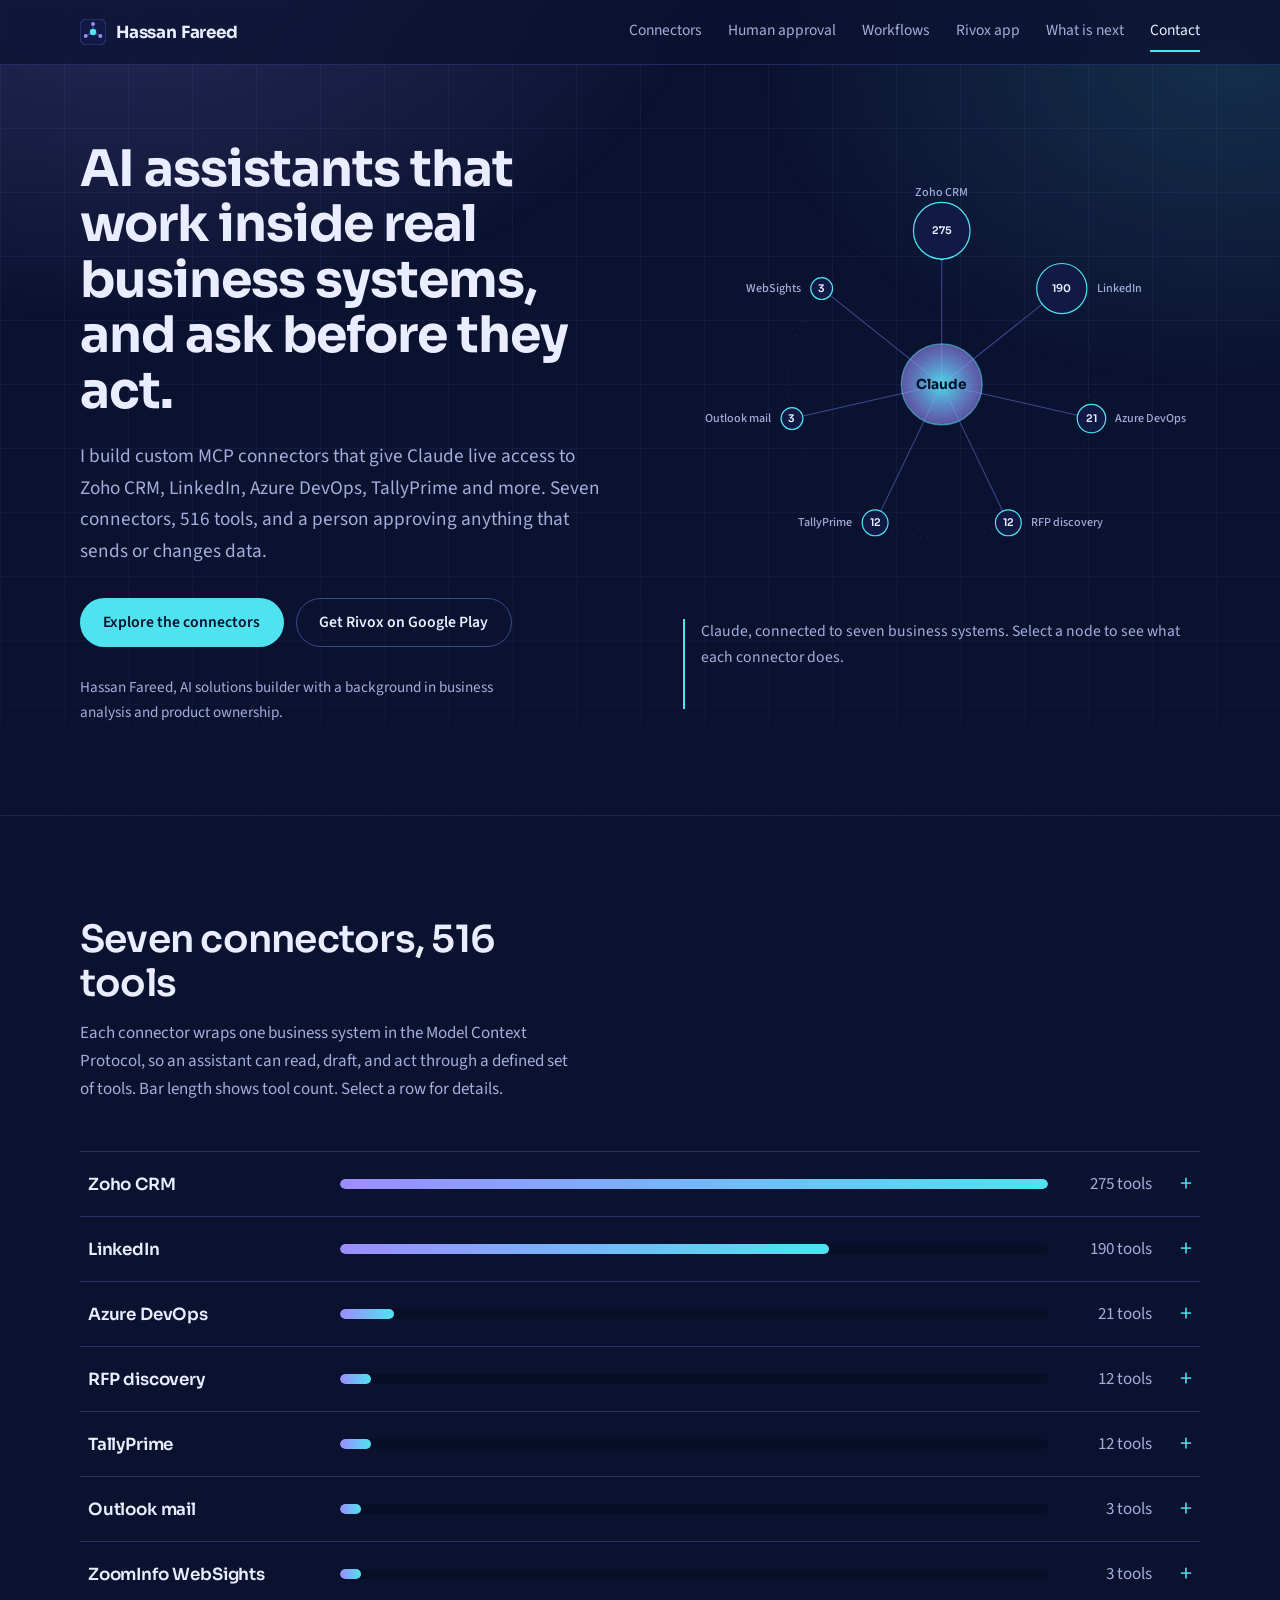
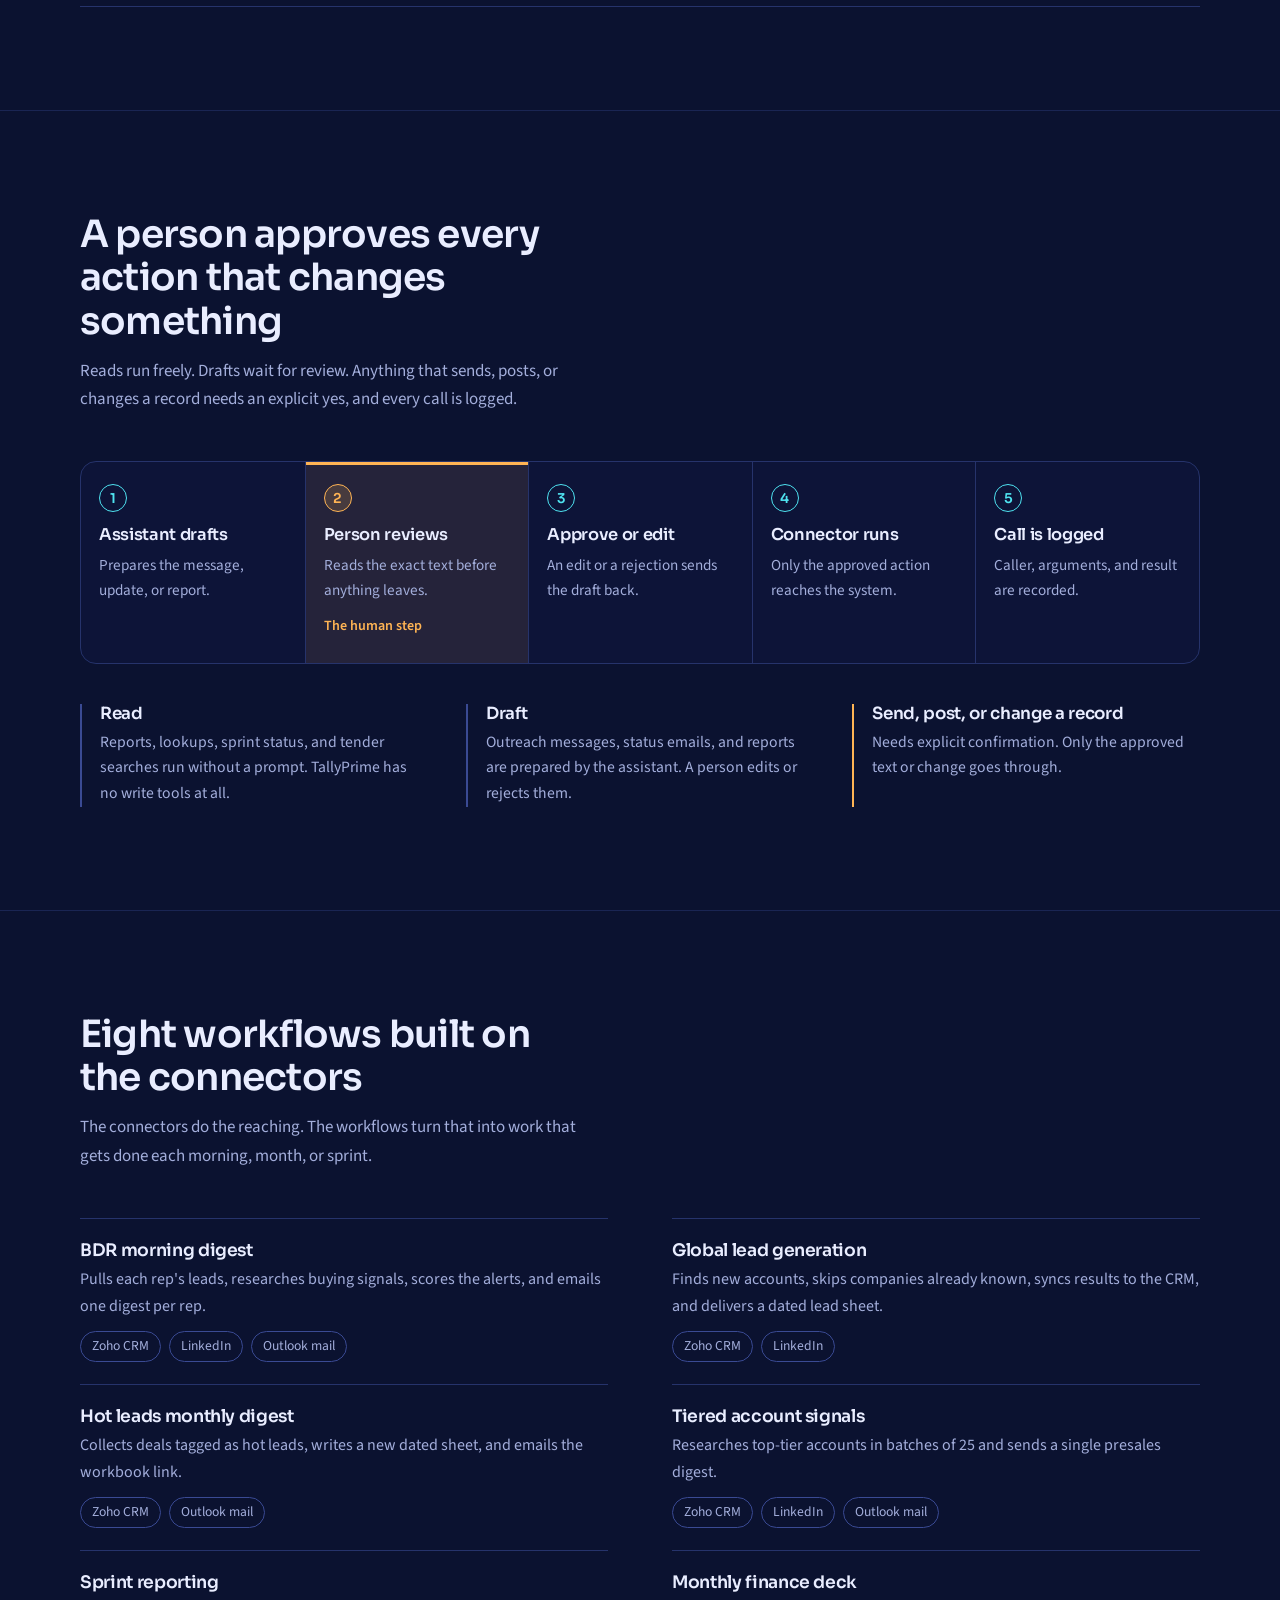
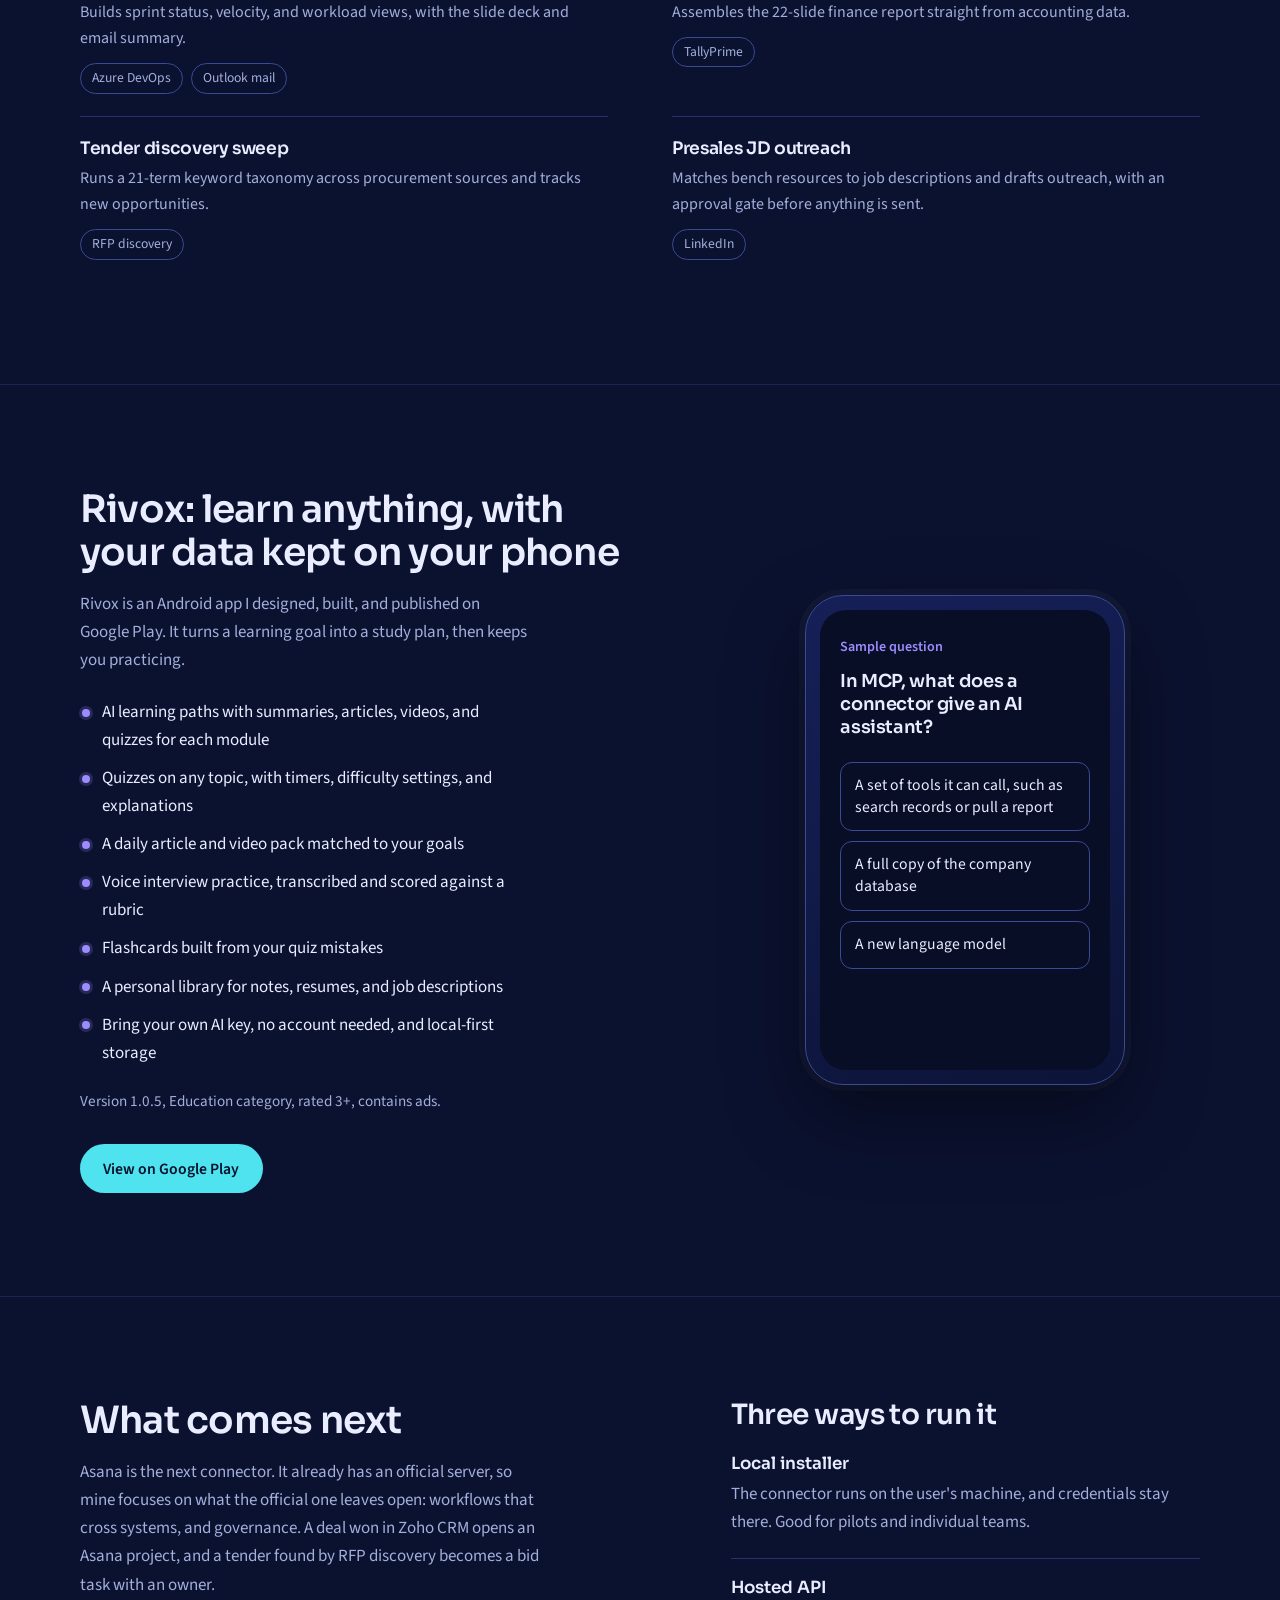
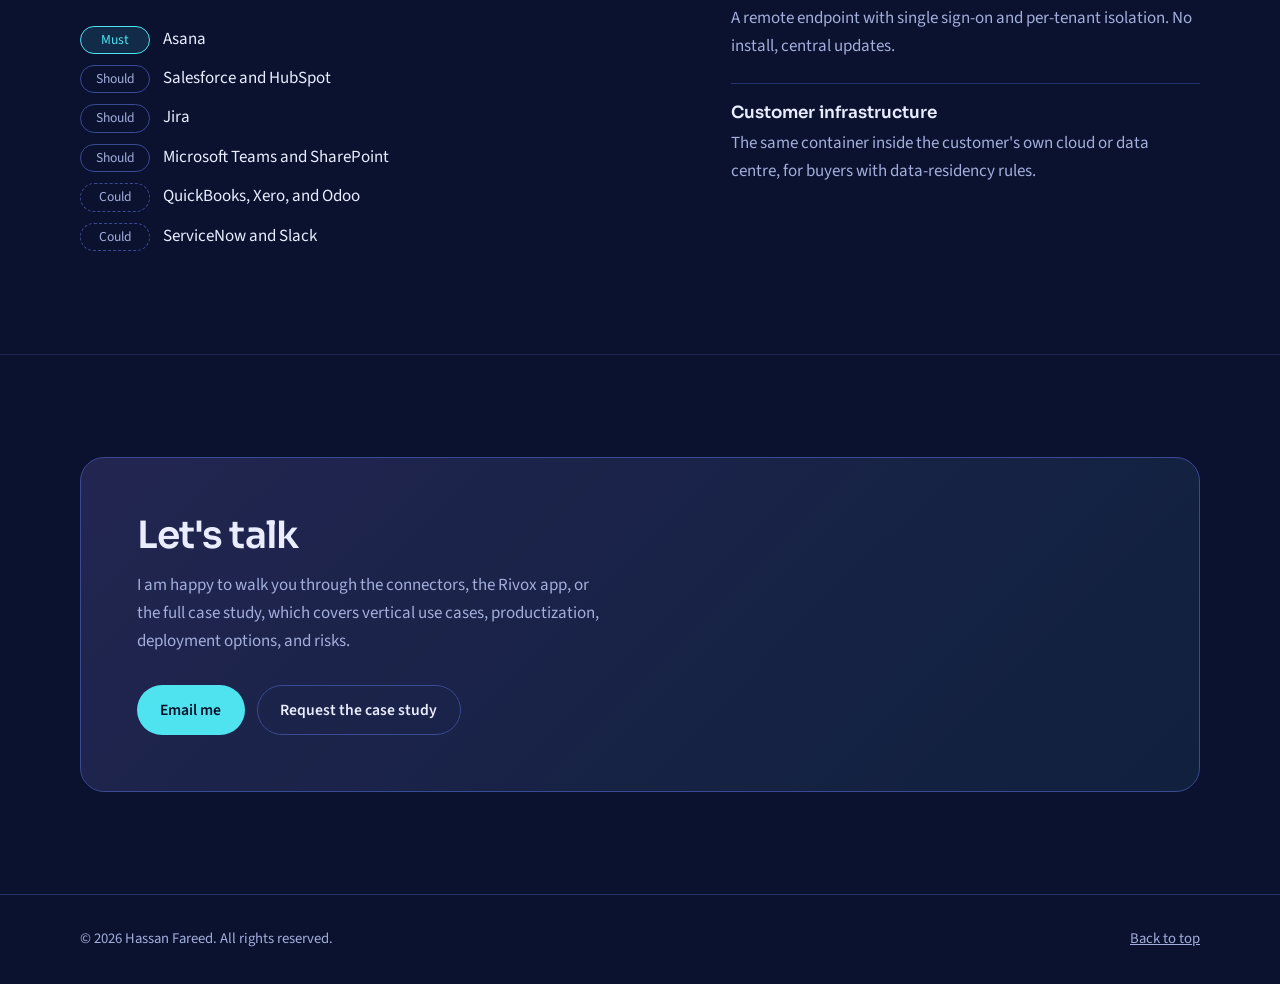
==== index.html @ 27b8be22 "Add files via upload" ====
<!DOCTYPE html>
<html lang="en">
<head>
  <meta charset="utf-8">
  <meta name="viewport" content="width=device-width, initial-scale=1">
  <title>Hassan Fareed | AI solutions builder</title>
  <meta name="description" content="Custom MCP connectors that give AI assistants live, approved access to business systems, plus Rivox, an AI learning app on Google Play.">
  <meta name="theme-color" content="#0b1230">
  <meta property="og:type" content="website">
  <meta property="og:title" content="Hassan Fareed | AI solutions builder">
  <meta property="og:description" content="Seven custom MCP connectors, 516 tools, and a person approving every action that changes data.">
  <link rel="icon" href="data:image/svg+xml,%3Csvg xmlns='http://www.w3.org/2000/svg' viewBox='0 0 32 32'%3E%3Crect width='32' height='32' rx='8' fill='%230b1230'/%3E%3Ccircle cx='16' cy='16' r='4' fill='%234fe3f0'/%3E%3Ccircle cx='16' cy='6' r='2.4' fill='%239d8cff'/%3E%3Ccircle cx='25' cy='21' r='2.4' fill='%239d8cff'/%3E%3Ccircle cx='7' cy='21' r='2.4' fill='%239d8cff'/%3E%3C/svg%3E">
  <link rel="preconnect" href="https://fonts.googleapis.com">
  <link rel="preconnect" href="https://fonts.gstatic.com" crossorigin>
  <link href="https://fonts.googleapis.com/css2?family=Sora:wght@500;600;700&family=Source+Sans+3:wght@400;600&display=swap" rel="stylesheet">
  <link rel="stylesheet" href="styles.css">
  <noscript><style>.c-bar i{width:var(--w)}.node{opacity:1}.spoke{stroke-dashoffset:0}</style></noscript>
</head>
<body>
  <a class="skip-link" href="#main">Skip to content</a>

  <header class="site-header">
    <div class="wrap header-inner">
      <a class="brand" href="#top" aria-label="Hassan Fareed, home">
        <svg width="26" height="26" viewBox="0 0 32 32" aria-hidden="true" focusable="false">
          <rect width="32" height="32" rx="8" fill="#111a44" stroke="#3a4a93"/>
          <path d="M16 16 16 6M16 16 25 21M16 16 7 21" stroke="#3a4a93" stroke-width="1.5" fill="none"/>
          <circle cx="16" cy="16" r="4" fill="#4fe3f0"/>
          <circle cx="16" cy="6" r="2.4" fill="#9d8cff"/>
          <circle cx="25" cy="21" r="2.4" fill="#9d8cff"/>
          <circle cx="7" cy="21" r="2.4" fill="#9d8cff"/>
        </svg>
        Hassan Fareed
      </a>
      <button class="nav-toggle" type="button" aria-expanded="false" aria-controls="site-nav">Menu</button>
      <nav class="site-nav" id="site-nav" aria-label="Primary">
        <ul>
          <li><a href="#connectors">Connectors</a></li>
          <li><a href="#approval">Human approval</a></li>
          <li><a href="#workflows">Workflows</a></li>
          <li><a href="#rivox">Rivox app</a></li>
          <li><a href="#next">What is next</a></li>
          <li><a href="#contact">Contact</a></li>
        </ul>
      </nav>
    </div>
  </header>

  <main id="main">
    <!-- Hero -->
    <section class="hero" id="top" aria-labelledby="hero-title">
      <div class="wrap hero-grid">
        <div class="hero-copy">
          <h1 id="hero-title">AI assistants that work inside real business systems, and ask before they act.</h1>
          <p class="lead">I build custom MCP connectors that give Claude live access to Zoho CRM, LinkedIn, Azure DevOps, TallyPrime and more. Seven connectors, 516 tools, and a person approving anything that sends or changes data.</p>
          <div class="cta-row">
            <a class="btn btn-primary" href="#connectors">Explore the connectors</a>
            <a class="btn btn-ghost" data-link="play" href="https://play.google.com/store/apps/details?id=com.aiquiz.ai_quiz_app" target="_blank" rel="noopener">Get Rivox on Google Play</a>
          </div>
          <p class="byline">Hassan Fareed, AI solutions builder with a background in business analysis and product ownership.</p>
        </div>

        <figure class="constellation" id="constellation-figure">
          <div id="constellation" class="constellation-canvas" role="img" aria-label="Diagram: Claude at the centre, linked to seven business systems through custom MCP connectors. Node size shows tool count."></div>
          <figcaption>
            <div class="node-panel" id="node-panel" aria-live="polite">Claude, connected to seven business systems. Select a node to see what each connector does.</div>
          </figcaption>
        </figure>
      </div>
    </section>

    <!-- Connectors -->
    <section class="section" id="connectors" aria-labelledby="connectors-title">
      <div class="wrap">
        <div class="section-head">
          <h2 id="connectors-title">Seven connectors, 516 tools</h2>
          <p>Each connector wraps one business system in the Model Context Protocol, so an assistant can read, draft, and act through a defined set of tools. Bar length shows tool count. Select a row for details.</p>
        </div>

        <div class="connector-list">
          <details class="connector" data-id="zoho" data-label="Zoho CRM" data-short="Zoho CRM" data-tools="275" style="--w:100%">
            <summary>
              <span class="c-name">Zoho CRM</span>
              <span class="c-bar" aria-hidden="true"><i></i></span>
              <span class="c-count">275 tools</span>
            </summary>
            <div class="c-body">
              <p>Read and update records across modules, and manage layouts, workflows, users, emails, territories, and admin settings.</p>
              <dl>
                <dt>Reaches</dt><dd>Zoho CRM</dd>
                <dt>Control</dt><dd>Changes pass an approval step before they are committed.</dd>
              </dl>
            </div>
          </details>

          <details class="connector" data-id="linkedin" data-label="LinkedIn" data-short="LinkedIn" data-tools="190" style="--w:69.1%">
            <summary>
              <span class="c-name">LinkedIn</span>
              <span class="c-bar" aria-hidden="true"><i></i></span>
              <span class="c-count">190 tools</span>
            </summary>
            <div class="c-body">
              <p>Search people, companies, and jobs, send messages, publish posts, run outreach campaigns, and pull analytics.</p>
              <dl>
                <dt>Reaches</dt><dd>LinkedIn</dd>
                <dt>Control</dt><dd>Every message and post needs explicit confirmation, and only the approved text is sent.</dd>
              </dl>
            </div>
          </details>

          <details class="connector" data-id="azure" data-label="Azure DevOps" data-short="Azure DevOps" data-tools="21" style="--w:7.6%">
            <summary>
              <span class="c-name">Azure DevOps</span>
              <span class="c-bar" aria-hidden="true"><i></i></span>
              <span class="c-count">21 tools</span>
            </summary>
            <div class="c-body">
              <p>Create and query work items, read sprint capacity, and produce sprint status, developer workload, and pull request reports.</p>
              <dl>
                <dt>Reaches</dt><dd>Azure DevOps</dd>
                <dt>Setup</dt><dd>Registered once per project, so one connector can serve several organizations or projects, each with its own credentials.</dd>
                <dt>Control</dt><dd>Work item changes pass an approval step before commit.</dd>
              </dl>
            </div>
          </details>

          <details class="connector" data-id="rfp" data-label="RFP discovery" data-short="RFP discovery" data-tools="12" style="--w:4.4%">
            <summary>
              <span class="c-name">RFP discovery</span>
              <span class="c-bar" aria-hidden="true"><i></i></span>
              <span class="c-count">12 tools</span>
            </summary>
            <div class="c-body">
              <p>Search government and private procurement sources against a keyword taxonomy, then track each opportunity and its status.</p>
              <dl>
                <dt>Reaches</dt><dd>Procurement sources</dd>
              </dl>
            </div>
          </details>

          <details class="connector" data-id="tally" data-label="TallyPrime" data-short="TallyPrime" data-tools="12" style="--w:4.4%">
            <summary>
              <span class="c-name">TallyPrime</span>
              <span class="c-bar" aria-hidden="true"><i></i></span>
              <span class="c-count">12 tools</span>
            </summary>
            <div class="c-body">
              <p>Pull the balance sheet, profit and loss, trial balance, ledgers, outstanding bills, and stock.</p>
              <dl>
                <dt>Reaches</dt><dd>TallyPrime</dd>
                <dt>Control</dt><dd>Read-only. The connector exposes no write tools.</dd>
              </dl>
            </div>
          </details>

          <details class="connector" data-id="outlook" data-label="Outlook mail" data-short="Outlook mail" data-tools="3" style="--w:3%">
            <summary>
              <span class="c-name">Outlook mail</span>
              <span class="c-bar" aria-hidden="true"><i></i></span>
              <span class="c-count">3 tools</span>
            </summary>
            <div class="c-body">
              <p>Send email from a configured mailbox through Microsoft Graph, retrieve the signature, and check the connection.</p>
              <dl>
                <dt>Reaches</dt><dd>Microsoft Outlook</dd>
                <dt>Control</dt><dd>Sends only after a person approves the message.</dd>
              </dl>
            </div>
          </details>

          <details class="connector" data-id="zoominfo" data-label="ZoomInfo WebSights" data-short="WebSights" data-tools="3" style="--w:3%">
            <summary>
              <span class="c-name">ZoomInfo WebSights</span>
              <span class="c-bar" aria-hidden="true"><i></i></span>
              <span class="c-count">3 tools</span>
            </summary>
            <div class="c-body">
              <p>Identify the companies that visit a website, so sales follow-up starts with who is already interested.</p>
              <dl>
                <dt>Reaches</dt><dd>ZoomInfo WebSights</dd>
              </dl>
            </div>
          </details>
        </div>
      </div>
    </section>

    <!-- Human approval -->
    <section class="section" id="approval" aria-labelledby="approval-title">
      <div class="wrap">
        <div class="section-head">
          <h2 id="approval-title">A person approves every action that changes something</h2>
          <p>Reads run freely. Drafts wait for review. Anything that sends, posts, or changes a record needs an explicit yes, and every call is logged.</p>
        </div>

        <ol class="flow">
          <li>
            <span class="step-no">1</span>
            <h3>Assistant drafts</h3>
            <p>Prepares the message, update, or report.</p>
          </li>
          <li class="human">
            <span class="step-no">2</span>
            <h3>Person reviews</h3>
            <p>Reads the exact text before anything leaves.</p>
            <span class="human-note">The human step</span>
          </li>
          <li>
            <span class="step-no">3</span>
            <h3>Approve or edit</h3>
            <p>An edit or a rejection sends the draft back.</p>
          </li>
          <li>
            <span class="step-no">4</span>
            <h3>Connector runs</h3>
            <p>Only the approved action reaches the system.</p>
          </li>
          <li>
            <span class="step-no">5</span>
            <h3>Call is logged</h3>
            <p>Caller, arguments, and result are recorded.</p>
          </li>
        </ol>

        <div class="rules">
          <div>
            <h3>Read</h3>
            <p>Reports, lookups, sprint status, and tender searches run without a prompt. TallyPrime has no write tools at all.</p>
          </div>
          <div>
            <h3>Draft</h3>
            <p>Outreach messages, status emails, and reports are prepared by the assistant. A person edits or rejects them.</p>
          </div>
          <div class="rule-gate">
            <h3>Send, post, or change a record</h3>
            <p>Needs explicit confirmation. Only the approved text or change goes through.</p>
          </div>
        </div>
      </div>
    </section>

    <!-- Workflows -->
    <section class="section" id="workflows" aria-labelledby="workflows-title">
      <div class="wrap">
        <div class="section-head">
          <h2 id="workflows-title">Eight workflows built on the connectors</h2>
          <p>The connectors do the reaching. The workflows turn that into work that gets done each morning, month, or sprint.</p>
        </div>

        <ul class="workflows">
          <li>
            <h3>BDR morning digest</h3>
            <p>Pulls each rep's leads, researches buying signals, scores the alerts, and emails one digest per rep.</p>
            <span class="tags"><span>Zoho CRM</span><span>LinkedIn</span><span>Outlook mail</span></span>
          </li>
          <li>
            <h3>Global lead generation</h3>
            <p>Finds new accounts, skips companies already known, syncs results to the CRM, and delivers a dated lead sheet.</p>
            <span class="tags"><span>Zoho CRM</span><span>LinkedIn</span></span>
          </li>
          <li>
            <h3>Hot leads monthly digest</h3>
            <p>Collects deals tagged as hot leads, writes a new dated sheet, and emails the workbook link.</p>
            <span class="tags"><span>Zoho CRM</span><span>Outlook mail</span></span>
          </li>
          <li>
            <h3>Tiered account signals</h3>
            <p>Researches top-tier accounts in batches of 25 and sends a single presales digest.</p>
            <span class="tags"><span>Zoho CRM</span><span>LinkedIn</span><span>Outlook mail</span></span>
          </li>
          <li>
            <h3>Sprint reporting</h3>
            <p>Builds sprint status, velocity, and workload views, with the slide deck and email summary.</p>
            <span class="tags"><span>Azure DevOps</span><span>Outlook mail</span></span>
          </li>
          <li>
            <h3>Monthly finance deck</h3>
            <p>Assembles the 22-slide finance report straight from accounting data.</p>
            <span class="tags"><span>TallyPrime</span></span>
          </li>
          <li>
            <h3>Tender discovery sweep</h3>
            <p>Runs a 21-term keyword taxonomy across procurement sources and tracks new opportunities.</p>
            <span class="tags"><span>RFP discovery</span></span>
          </li>
          <li>
            <h3>Presales JD outreach</h3>
            <p>Matches bench resources to job descriptions and drafts outreach, with an approval gate before anything is sent.</p>
            <span class="tags"><span>LinkedIn</span></span>
          </li>
        </ul>
      </div>
    </section>

    <!-- Rivox -->
    <section class="section" id="rivox" aria-labelledby="rivox-title">
      <div class="wrap rivox-grid">
        <div class="rivox-copy">
          <h2 id="rivox-title">Rivox: learn anything, with your data kept on your phone</h2>
          <p class="rivox-lead">Rivox is an Android app I designed, built, and published on Google Play. It turns a learning goal into a study plan, then keeps you practicing.</p>
          <ul class="feature-list">
            <li>AI learning paths with summaries, articles, videos, and quizzes for each module</li>
            <li>Quizzes on any topic, with timers, difficulty settings, and explanations</li>
            <li>A daily article and video pack matched to your goals</li>
            <li>Voice interview practice, transcribed and scored against a rubric</li>
            <li>Flashcards built from your quiz mistakes</li>
            <li>A personal library for notes, resumes, and job descriptions</li>
            <li>Bring your own AI key, no account needed, and local-first storage</li>
          </ul>
          <p class="app-facts">Version 1.0.5, Education category, rated 3+, contains ads.</p>
          <div class="cta-row">
            <a class="btn btn-primary" data-link="play" href="https://play.google.com/store/apps/details?id=com.aiquiz.ai_quiz_app" target="_blank" rel="noopener">View on Google Play</a>
          </div>
        </div>

        <div class="phone" id="quiz" aria-label="Sample quiz question">
          <div class="phone-screen">
            <p class="phone-label">Sample question</p>
            <h3 class="quiz-q">In MCP, what does a connector give an AI assistant?</h3>
            <div class="quiz-options">
              <button class="quiz-option" type="button" data-correct="true">A set of tools it can call, such as search records or pull a report</button>
              <button class="quiz-option" type="button" data-correct="false">A full copy of the company database</button>
              <button class="quiz-option" type="button" data-correct="false">A new language model</button>
            </div>
            <p class="quiz-feedback" id="quiz-feedback" role="status" hidden data-explain="A connector exposes tools. The assistant calls them with permission, and anything that changes data waits for a person to approve."></p>
            <button class="quiz-reset" id="quiz-reset" type="button" hidden>Try again</button>
          </div>
        </div>
      </div>
    </section>

    <!-- What is next -->
    <section class="section" id="next" aria-labelledby="next-title">
      <div class="wrap next-grid">
        <div>
          <h2 id="next-title">What comes next</h2>
          <p class="next-lead">Asana is the next connector. It already has an official server, so mine focuses on what the official one leaves open: workflows that cross systems, and governance. A deal won in Zoho CRM opens an Asana project, and a tender found by RFP discovery becomes a bid task with an owner.</p>
          <ul class="priority-list">
            <li><span class="priority priority-must">Must</span> Asana</li>
            <li><span class="priority">Should</span> Salesforce and HubSpot</li>
            <li><span class="priority">Should</span> Jira</li>
            <li><span class="priority">Should</span> Microsoft Teams and SharePoint</li>
            <li><span class="priority priority-could">Could</span> QuickBooks, Xero, and Odoo</li>
            <li><span class="priority priority-could">Could</span> ServiceNow and Slack</li>
          </ul>
        </div>

        <div>
          <h2 class="h2-small">Three ways to run it</h2>
          <dl class="run-modes">
            <dt>Local installer</dt>
            <dd>The connector runs on the user's machine, and credentials stay there. Good for pilots and individual teams.</dd>
            <dt>Hosted API</dt>
            <dd>A remote endpoint with single sign-on and per-tenant isolation. No install, central updates.</dd>
            <dt>Customer infrastructure</dt>
            <dd>The same container inside the customer's own cloud or data centre, for buyers with data-residency rules.</dd>
          </dl>
        </div>
      </div>
    </section>

    <!-- Contact -->
    <section class="section" id="contact" aria-labelledby="contact-title">
      <div class="wrap">
        <div class="contact-panel">
          <h2 id="contact-title">Let's talk</h2>
          <p>I am happy to walk you through the connectors, the Rivox app, or the full case study, which covers vertical use cases, productization, deployment options, and risks.</p>
          <div class="cta-row">
            <a class="btn btn-primary" data-link="email" href="mailto:hassmireventures@gmail.com">Email me</a>
            <a class="btn btn-ghost" data-link="casestudy" href="mailto:hassmireventures@gmail.com?subject=Case%20study%20request">Request the case study</a>
            <a class="btn btn-ghost" data-link="linkedin" href="https://www.linkedin.com/" target="_blank" rel="noopener" hidden>LinkedIn</a>
          </div>
        </div>
      </div>
    </section>
  </main>

  <footer class="site-footer">
    <div class="wrap footer-inner">
      <p>&copy; <span id="year">2026</span> Hassan Fareed. All rights reserved.</p>
      <p><a href="#top">Back to top</a></p>
    </div>
  </footer>

  <script src="scripts.js" defer></script>
</body>
</html>
---- styles.css ----
/* ==========================================================================
   Hassan Fareed | Portfolio
   Colour logic: cyan and violet are the machine side (connectors, tools).
   Amber is reserved for the human step (review and approval).
   ========================================================================== */

:root {
  --bg: #0b1230;
  --bg-raise: #111a44;
  --bg-sunk: #080e26;
  --line: #26336b;
  --line-bright: #3a4a93;
  --text: #e9edff;
  --muted: #a3aedb;
  --cyan: #4fe3f0;
  --violet: #9d8cff;
  --amber: #ffb454;
  --good: #5ee0a0;
  --bad: #ff7a90;

  --font-display: "Sora", "Segoe UI", system-ui, -apple-system, sans-serif;
  --font-body: "Source Sans 3", "Segoe UI", system-ui, -apple-system, sans-serif;

  --wrap: 1120px;
  --gutter: clamp(20px, 5vw, 48px);
}

*,
*::before,
*::after { box-sizing: border-box; }

[hidden] { display: none !important; }

html {
  scroll-behavior: smooth;
  scroll-padding-top: 80px;
  -webkit-text-size-adjust: 100%;
}

body {
  margin: 0;
  background: var(--bg);
  color: var(--text);
  font: 400 1.0625rem/1.65 var(--font-body);
  -webkit-font-smoothing: antialiased;
}

/* Blueprint grid and two soft glows, fixed behind everything */
body::before {
  content: "";
  position: fixed;
  inset: 0;
  z-index: -1;
  pointer-events: none;
  background:
    radial-gradient(60rem 40rem at 10% -8%, rgba(157, 140, 255, 0.22), transparent 62%),
    radial-gradient(48rem 34rem at 96% 6%, rgba(79, 227, 240, 0.14), transparent 62%),
    linear-gradient(rgba(58, 74, 147, 0.16) 1px, transparent 1px) 0 0 / 64px 64px,
    linear-gradient(90deg, rgba(58, 74, 147, 0.16) 1px, transparent 1px) 0 0 / 64px 64px;
  -webkit-mask-image: linear-gradient(#000 0%, #000 50%, transparent 100%);
  mask-image: linear-gradient(#000 0%, #000 50%, transparent 100%);
}

h1, h2, h3 {
  margin: 0;
  font-family: var(--font-display);
  font-weight: 600;
  line-height: 1.15;
  letter-spacing: -0.02em;
}

p { margin: 0; }
a { color: inherit; }
svg { max-width: 100%; }

.wrap {
  width: min(var(--wrap), calc(100% - 2 * var(--gutter)));
  margin-inline: auto;
}

:focus-visible {
  outline: 2px solid var(--cyan);
  outline-offset: 3px;
}

.skip-link {
  position: absolute;
  left: 12px;
  top: -60px;
  z-index: 100;
  padding: 10px 16px;
  border-radius: 8px;
  background: var(--cyan);
  color: #04122b;
  font-weight: 600;
  text-decoration: none;
}
.skip-link:focus { top: 12px; }

/* ---------- Header ---------- */
.site-header {
  position: sticky;
  top: 0;
  z-index: 50;
  background: rgba(11, 18, 48, 0.74);
  -webkit-backdrop-filter: blur(14px);
  backdrop-filter: blur(14px);
  border-bottom: 1px solid rgba(58, 74, 147, 0.45);
}

.header-inner {
  display: flex;
  align-items: center;
  justify-content: space-between;
  gap: 24px;
  min-height: 64px;
}

.brand {
  display: inline-flex;
  align-items: center;
  gap: 10px;
  font: 700 1.05rem var(--font-display);
  letter-spacing: -0.01em;
  text-decoration: none;
}

.site-nav ul {
  display: flex;
  gap: 26px;
  margin: 0;
  padding: 0;
  list-style: none;
}

.site-nav a {
  display: inline-block;
  padding: 6px 0;
  color: var(--muted);
  font-size: 0.97rem;
  text-decoration: none;
  border-bottom: 2px solid transparent;
  transition: color 0.15s ease, border-color 0.15s ease;
}
.site-nav a:hover { color: var(--text); }
.site-nav a[aria-current="true"] {
  color: var(--text);
  border-bottom-color: var(--cyan);
}

.nav-toggle {
  display: none;
  align-items: center;
  padding: 8px 16px;
  border: 1px solid var(--line-bright);
  border-radius: 999px;
  background: transparent;
  color: var(--text);
  font: 600 0.9rem var(--font-body);
  cursor: pointer;
}

@media (max-width: 860px) {
  .nav-toggle { display: inline-flex; }
  .site-nav {
    display: none;
    position: absolute;
    top: 100%;
    left: 0;
    right: 0;
    padding: 6px var(--gutter) 18px;
    background: rgba(8, 14, 38, 0.97);
    border-bottom: 1px solid var(--line);
  }
  .site-nav.is-open { display: block; }
  .site-nav ul { flex-direction: column; gap: 0; }
  .site-nav a {
    display: block;
    padding: 14px 0;
    border-bottom: 1px solid var(--line);
  }
  .site-nav a[aria-current="true"] { border-bottom-color: var(--line); color: var(--cyan); }
}

/* ---------- Buttons ---------- */
.btn {
  display: inline-flex;
  align-items: center;
  justify-content: center;
  padding: 0.8rem 1.4rem;
  border: 1px solid transparent;
  border-radius: 999px;
  font: 600 0.98rem var(--font-body);
  text-decoration: none;
  cursor: pointer;
  transition: background 0.15s ease, border-color 0.15s ease, transform 0.15s ease;
}
.btn:active { transform: translateY(1px); }

.btn-primary {
  background: var(--cyan);
  color: #04122b;
}
.btn-primary:hover { background: #8cf0f8; }

.btn-ghost {
  border-color: var(--line-bright);
  color: var(--text);
}
.btn-ghost:hover { border-color: var(--cyan); }

.cta-row {
  display: flex;
  flex-wrap: wrap;
  gap: 12px;
  margin-top: 30px;
}

/* ---------- Hero ---------- */
.hero {
  padding-block: clamp(44px, 6vw, 88px) clamp(48px, 7vw, 96px);
}

.hero-grid {
  display: grid;
  grid-template-columns: minmax(0, 1.02fr) minmax(0, 0.98fr);
  gap: clamp(28px, 5vw, 72px);
  align-items: center;
}

.hero h1 {
  max-width: 19ch;
  font-size: clamp(2rem, 4.1vw, 3.15rem);
  font-weight: 700;
  line-height: 1.1;
}

.lead {
  max-width: 52ch;
  margin-top: 22px;
  color: var(--muted);
  font-size: 1.2rem;
}

.byline {
  max-width: 52ch;
  margin-top: 28px;
  color: var(--muted);
  font-size: 0.95rem;
}

@media (max-width: 920px) {
  .hero-grid { grid-template-columns: minmax(0, 1fr); }
  .hero h1 { max-width: 22ch; }
}

/* ---------- Constellation (the memorable element) ---------- */
.constellation { margin: 0; }

.constellation-canvas svg {
  display: block;
  width: 100%;
  height: auto;
  overflow: visible;
}

.orbit {
  fill: none;
  stroke: var(--line);
  stroke-width: 1;
  stroke-dasharray: 2 7;
  opacity: 0.8;
}

.spoke {
  fill: none;
  stroke: var(--line-bright);
  stroke-width: 1.25;
  stroke-dasharray: 1;
  stroke-dashoffset: 1;
  animation: draw 0.9s ease forwards;
  animation-delay: calc(var(--i) * 110ms);
}

.pulse { fill: var(--cyan); }

.core { stroke: rgba(79, 227, 240, 0.55); stroke-width: 1.5; }

.core-label {
  fill: #04122b;
  font: 700 17px var(--font-display);
  text-anchor: middle;
  dominant-baseline: central;
  pointer-events: none;
}

.node {
  cursor: pointer;
  opacity: 0;
  transform-box: fill-box;
  transform-origin: center;
  animation: pop 0.7s cubic-bezier(0.2, 0.9, 0.3, 1.2) forwards;
  animation-delay: calc(var(--i) * 110ms + 250ms);
}
.node:focus { outline: none; }

.node .shape {
  fill: var(--bg-raise);
  stroke: var(--cyan);
  stroke-width: 1.5;
  transition: fill 0.2s ease, stroke-width 0.2s ease;
}
.node:hover .shape,
.node.is-active .shape { fill: rgba(79, 227, 240, 0.24); stroke-width: 2.5; }
.node:focus-visible .shape { stroke: var(--text); stroke-width: 3; }

.node .count {
  fill: var(--text);
  font: 600 13px var(--font-display);
  text-anchor: middle;
  dominant-baseline: central;
  pointer-events: none;
}

.node .label {
  fill: var(--muted);
  font: 500 15px var(--font-body);
  dominant-baseline: central;
  pointer-events: none;
  transition: fill 0.2s ease;
}
.node:hover .label,
.node.is-active .label { fill: var(--text); }

.node-panel {
  min-height: 5.6rem;
  margin-top: 8px;
  padding-left: 16px;
  border-left: 2px solid var(--cyan);
  color: var(--muted);
  font-size: 0.98rem;
}
.node-panel strong {
  display: block;
  color: var(--text);
  font: 600 1.05rem var(--font-display);
}

@keyframes pop {
  from { opacity: 0; transform: scale(0.4); }
  to { opacity: 1; transform: scale(1); }
}
@keyframes draw {
  to { stroke-dashoffset: 0; }
}

@media (max-width: 600px) {
  .node .label { display: none; }
}

/* ---------- Sections ---------- */
.section {
  padding-block: clamp(56px, 8vw, 104px);
  border-top: 1px solid rgba(38, 51, 107, 0.6);
}

.section-head {
  max-width: 62ch;
  margin-bottom: clamp(28px, 4vw, 48px);
}
.section-head h2 { font-size: clamp(1.65rem, 3vw, 2.35rem); }
.section-head p { margin-top: 14px; color: var(--muted); }

/* ---------- Connector index ---------- */
.connector-list { border-bottom: 1px solid var(--line); }

.connector { border-top: 1px solid var(--line); transition: background 0.2s ease; }
.connector[open] { background: rgba(17, 26, 68, 0.55); }

.connector summary {
  display: grid;
  grid-template-columns: minmax(150px, 1fr) minmax(0, 3fr) 5.5rem 1.5rem;
  align-items: center;
  gap: 16px;
  padding: 18px 8px;
  cursor: pointer;
  list-style: none;
}
.connector summary::-webkit-details-marker { display: none; }
.connector summary::after {
  content: "+";
  color: var(--cyan);
  font: 400 1.5rem/1 var(--font-body);
  text-align: right;
  transition: transform 0.2s ease;
}
.connector[open] summary::after { transform: rotate(45deg); }
.connector summary:hover .c-name { color: var(--cyan); }

.c-name {
  font: 600 1.05rem var(--font-display);
  letter-spacing: -0.01em;
  transition: color 0.15s ease;
}

.c-bar {
  display: block;
  height: 10px;
  border-radius: 999px;
  background: var(--bg-sunk);
  overflow: hidden;
}
.c-bar i {
  display: block;
  width: 0;
  height: 100%;
  border-radius: inherit;
  background: linear-gradient(90deg, var(--violet), var(--cyan));
  transition: width 1.1s cubic-bezier(0.2, 0.8, 0.2, 1);
}
.connector-list.in-view .c-bar i { width: var(--w); }

.c-count {
  color: var(--muted);
  font-variant-numeric: tabular-nums;
  text-align: right;
}

.c-body { padding: 0 8px 26px; max-width: 74ch; }
.c-body p { color: var(--text); }
.c-body dl {
  display: grid;
  grid-template-columns: 6.5rem minmax(0, 1fr);
  gap: 8px 16px;
  margin: 16px 0 0;
  color: var(--muted);
  font-size: 0.97rem;
}
.c-body dt { color: var(--text); font-weight: 600; }
.c-body dd { margin: 0; }

@media (max-width: 640px) {
  .connector summary {
    grid-template-columns: minmax(0, 1fr) auto 1.5rem;
    row-gap: 10px;
  }
  .c-name { grid-column: 1; }
  .c-count { grid-column: 2; }
  .c-bar { grid-column: 1 / -1; grid-row: 2; }
  .connector summary::after { grid-column: 3; grid-row: 1; }
  .c-body dl { grid-template-columns: 1fr; gap: 2px; }
  .c-body dd { margin-bottom: 10px; }
}

/* ---------- Human approval ---------- */
.flow {
  display: grid;
  grid-template-columns: repeat(5, minmax(0, 1fr));
  margin: 0;
  padding: 0;
  list-style: none;
  border: 1px solid var(--line);
  border-radius: 16px;
  background: rgba(17, 26, 68, 0.45);
  overflow: hidden;
}
.flow li {
  position: relative;
  padding: 22px 18px 24px;
  border-left: 1px solid var(--line);
}
.flow li:first-child { border-left: 0; }

.step-no {
  display: inline-grid;
  place-items: center;
  width: 28px;
  height: 28px;
  margin-bottom: 14px;
  border: 1px solid var(--cyan);
  border-radius: 50%;
  color: var(--cyan);
  font: 600 0.85rem var(--font-display);
}
.flow h3 { font-size: 1.02rem; }
.flow p { margin-top: 8px; color: var(--muted); font-size: 0.95rem; }

.flow li.human {
  background: rgba(255, 180, 84, 0.1);
  box-shadow: inset 0 3px 0 var(--amber);
}
.flow li.human .step-no {
  border-color: var(--amber);
  background: rgba(255, 180, 84, 0.16);
  color: var(--amber);
}
.human-note {
  display: inline-block;
  margin-top: 12px;
  color: var(--amber);
  font-size: 0.88rem;
  font-weight: 600;
}

.rules {
  display: grid;
  grid-template-columns: repeat(3, minmax(0, 1fr));
  gap: clamp(20px, 3vw, 40px);
  margin-top: 40px;
}
.rules > div {
  padding-left: 18px;
  border-left: 2px solid var(--line-bright);
}
.rules .rule-gate { border-left-color: var(--amber); }
.rules h3 { font-size: 1.05rem; }
.rules p { margin-top: 6px; color: var(--muted); font-size: 0.98rem; }

@media (max-width: 900px) {
  .flow { grid-template-columns: minmax(0, 1fr); }
  .flow li { border-left: 0; border-top: 1px solid var(--line); }
  .flow li:first-child { border-top: 0; }
  .flow li.human { box-shadow: inset 3px 0 0 var(--amber); }
  .rules { grid-template-columns: minmax(0, 1fr); }
}

/* ---------- Workflows ---------- */
.workflows {
  display: grid;
  grid-template-columns: repeat(2, minmax(0, 1fr));
  column-gap: clamp(28px, 5vw, 72px);
  margin: 0;
  padding: 0;
  list-style: none;
}
.workflows li {
  padding: 22px 0;
  border-top: 1px solid var(--line);
}
.workflows h3 { font-size: 1.08rem; }
.workflows p { margin-top: 6px; color: var(--muted); font-size: 1rem; }

.tags { display: flex; flex-wrap: wrap; gap: 8px; margin-top: 12px; }
.tags span {
  padding: 3px 11px;
  border: 1px solid var(--line-bright);
  border-radius: 999px;
  color: var(--muted);
  font-size: 0.85rem;
}

@media (max-width: 760px) {
  .workflows { grid-template-columns: minmax(0, 1fr); }
}

/* ---------- Rivox ---------- */
.rivox-grid {
  display: grid;
  grid-template-columns: minmax(0, 1.1fr) minmax(0, 0.9fr);
  gap: clamp(32px, 6vw, 80px);
  align-items: center;
}
.rivox-copy h2 { font-size: clamp(1.65rem, 3vw, 2.35rem); max-width: 22ch; }
.rivox-lead { max-width: 56ch; margin-top: 16px; color: var(--muted); }

.feature-list {
  display: grid;
  gap: 10px;
  max-width: 56ch;
  margin: 24px 0 0;
  padding: 0;
  list-style: none;
}
.feature-list li {
  position: relative;
  padding-left: 22px;
}
.feature-list li::before {
  content: "";
  position: absolute;
  left: 2px;
  top: 0.62em;
  width: 8px;
  height: 8px;
  border-radius: 50%;
  background: var(--violet);
  box-shadow: 0 0 0 3px rgba(157, 140, 255, 0.2);
}
.app-facts { margin-top: 22px; color: var(--muted); font-size: 0.95rem; }

.phone {
  width: min(320px, 100%);
  margin-inline: auto;
  padding: 14px;
  border: 1px solid var(--line-bright);
  border-radius: 38px;
  background: linear-gradient(160deg, #162058, #0c1438);
  box-shadow: 0 30px 80px rgba(0, 0, 0, 0.45), 0 0 0 6px rgba(255, 255, 255, 0.03);
}
.phone-screen {
  min-height: 460px;
  padding: 26px 20px 22px;
  border-radius: 26px;
  background: var(--bg-sunk);
}
.phone-label { color: var(--violet); font-size: 0.88rem; font-weight: 600; }
.quiz-q { margin-top: 10px; font-size: 1.12rem; line-height: 1.3; }

.quiz-options { display: grid; gap: 10px; margin-top: 22px; }
.quiz-option {
  width: 100%;
  padding: 12px 14px;
  border: 1px solid var(--line-bright);
  border-radius: 12px;
  background: transparent;
  color: var(--text);
  font: 400 0.98rem/1.4 var(--font-body);
  text-align: left;
  cursor: pointer;
  transition: border-color 0.15s ease, background 0.15s ease;
}
.quiz-option:hover:not(:disabled) { border-color: var(--cyan); }
.quiz-option:disabled { cursor: default; opacity: 0.75; }
.quiz-option.is-correct { border-color: var(--good); background: rgba(94, 224, 160, 0.12); opacity: 1; }
.quiz-option.is-wrong { border-color: var(--bad); background: rgba(255, 122, 144, 0.12); opacity: 1; }

.quiz-feedback { margin-top: 18px; color: var(--muted); font-size: 0.95rem; }
.quiz-reset {
  margin-top: 14px;
  padding: 8px 16px;
  border: 1px solid var(--line-bright);
  border-radius: 999px;
  background: transparent;
  color: var(--text);
  font: 600 0.9rem var(--font-body);
  cursor: pointer;
}
.quiz-reset:hover { border-color: var(--cyan); }

@media (max-width: 920px) {
  .rivox-grid { grid-template-columns: minmax(0, 1fr); }
}

/* ---------- What is next ---------- */
.next-grid {
  display: grid;
  grid-template-columns: minmax(0, 1.1fr) minmax(0, 0.9fr);
  gap: clamp(32px, 6vw, 80px);
}
.next-grid h2 { font-size: clamp(1.65rem, 3vw, 2.35rem); }
.next-grid .h2-small { font-size: clamp(1.35rem, 2.4vw, 1.75rem); }
.next-lead { max-width: 58ch; margin-top: 16px; color: var(--muted); }

.priority-list {
  display: grid;
  gap: 10px;
  margin: 26px 0 0;
  padding: 0;
  list-style: none;
}
.priority {
  display: inline-block;
  min-width: 4.4rem;
  margin-right: 10px;
  padding: 2px 12px;
  border: 1px solid var(--line-bright);
  border-radius: 999px;
  color: var(--muted);
  font-size: 0.85rem;
  text-align: center;
}
.priority-must { border-color: var(--cyan); background: rgba(79, 227, 240, 0.12); color: var(--cyan); }
.priority-could { border-style: dashed; }

.run-modes { margin: 22px 0 0; }
.run-modes dt {
  margin-top: 22px;
  padding-top: 18px;
  border-top: 1px solid var(--line);
  font: 600 1.05rem var(--font-display);
}
.run-modes dt:first-child { margin-top: 0; padding-top: 0; border-top: 0; }
.run-modes dd { margin: 6px 0 0; color: var(--muted); }

@media (max-width: 920px) {
  .next-grid { grid-template-columns: minmax(0, 1fr); }
}

/* ---------- Contact ---------- */
.contact-panel {
  padding: clamp(28px, 5vw, 56px);
  border: 1px solid var(--line-bright);
  border-radius: 24px;
  background: linear-gradient(135deg, rgba(157, 140, 255, 0.16), rgba(79, 227, 240, 0.07));
}
.contact-panel h2 { font-size: clamp(1.65rem, 3vw, 2.35rem); }
.contact-panel p { max-width: 58ch; margin-top: 14px; color: var(--muted); }

/* ---------- Footer ---------- */
.site-footer {
  padding-block: 32px;
  border-top: 1px solid var(--line);
  color: var(--muted);
  font-size: 0.92rem;
}
.footer-inner {
  display: flex;
  flex-wrap: wrap;
  justify-content: space-between;
  gap: 12px;
}
.site-footer a:hover { color: var(--text); }

/* ---------- Reduced motion ---------- */
@media (prefers-reduced-motion: reduce) {
  html { scroll-behavior: auto; }
  *, *::before, *::after {
    animation: none !important;
    transition: none !important;
  }
  .node { opacity: 1; }
  .spoke { stroke-dashoffset: 0; }
  .c-bar i { width: var(--w); }
}
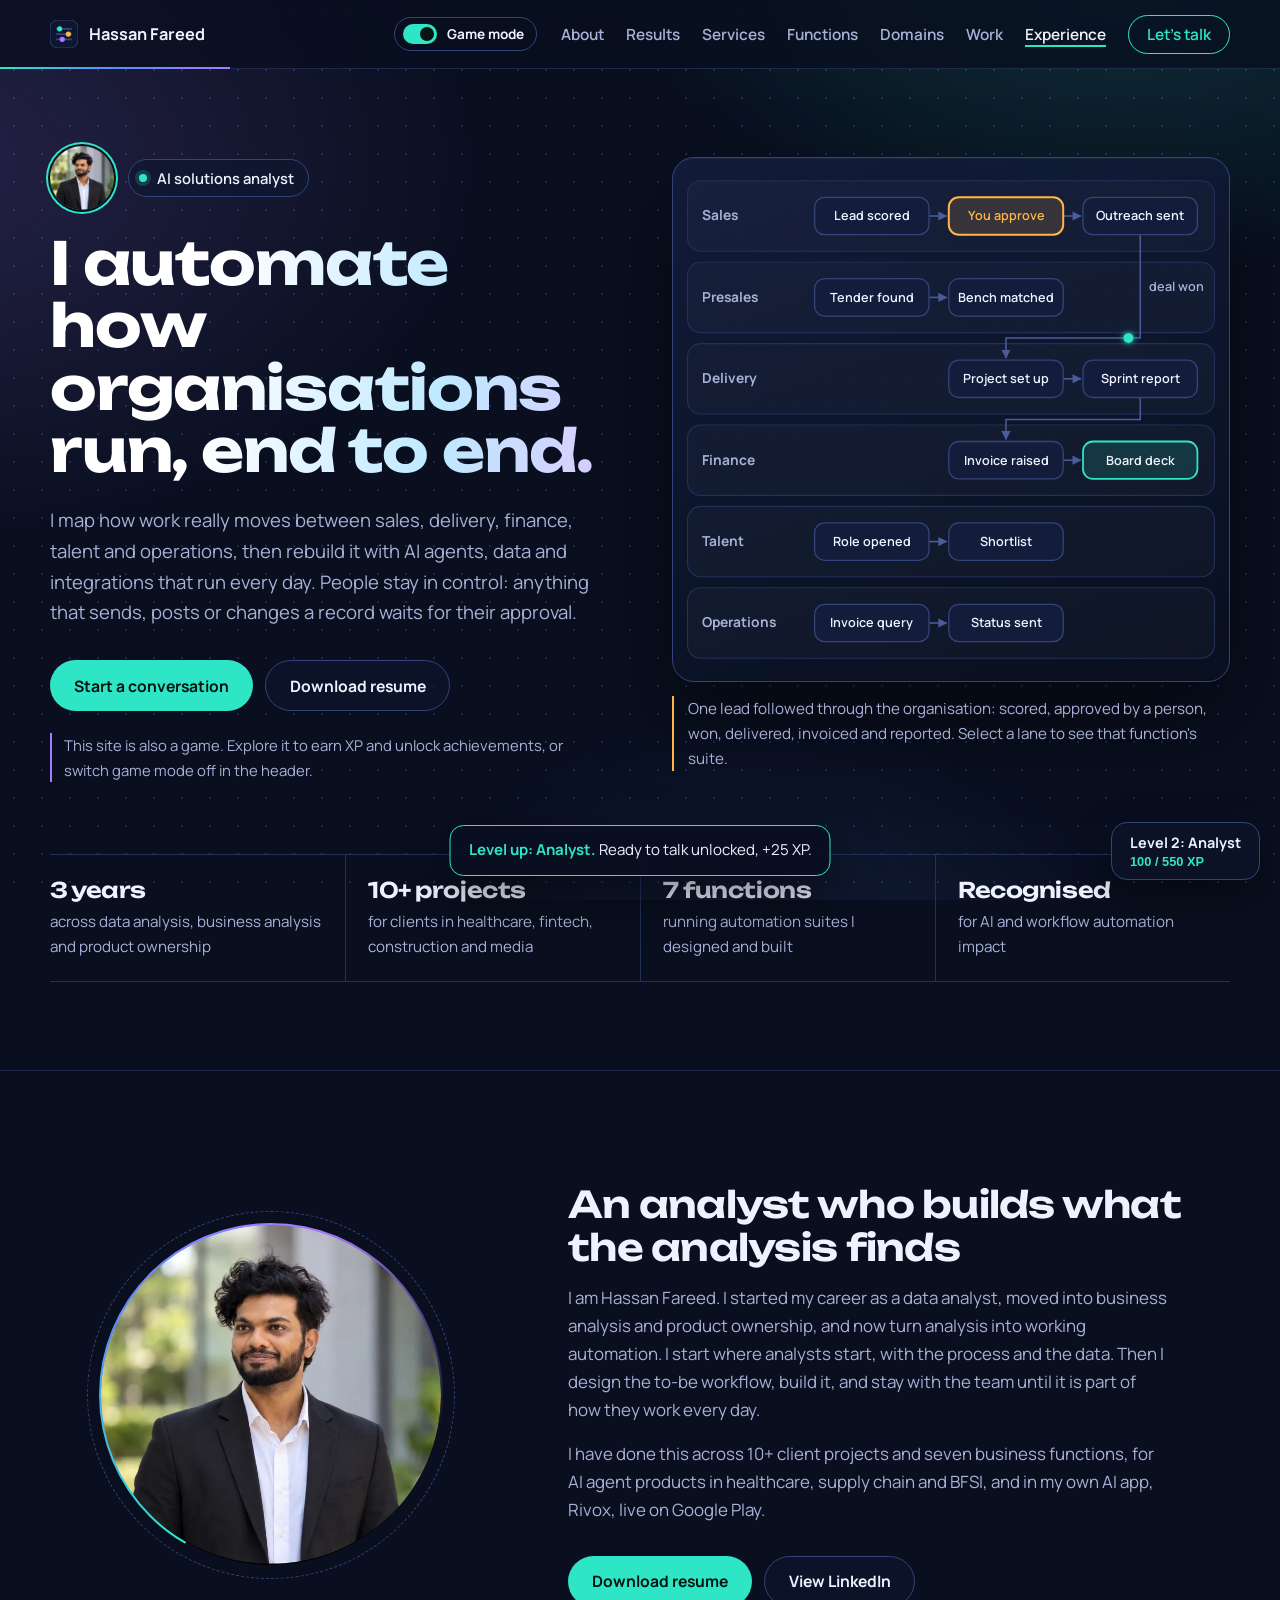
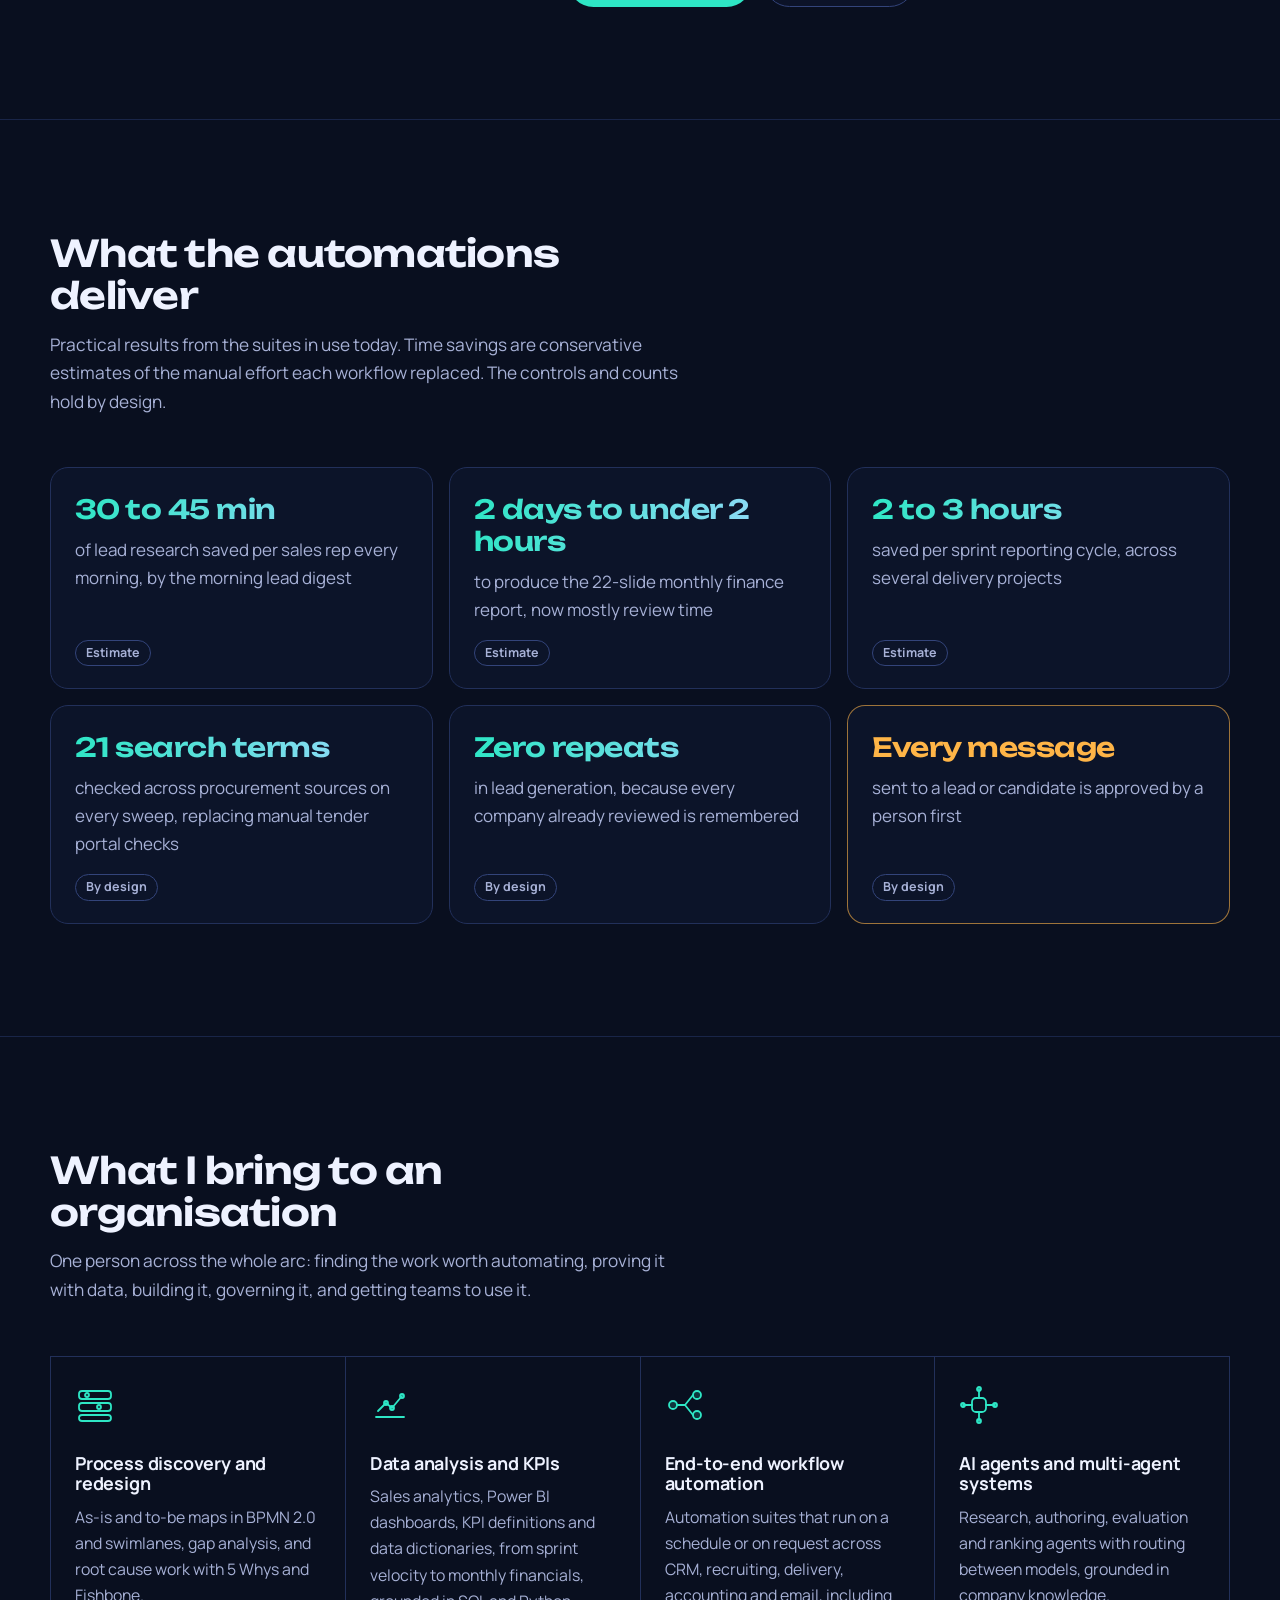
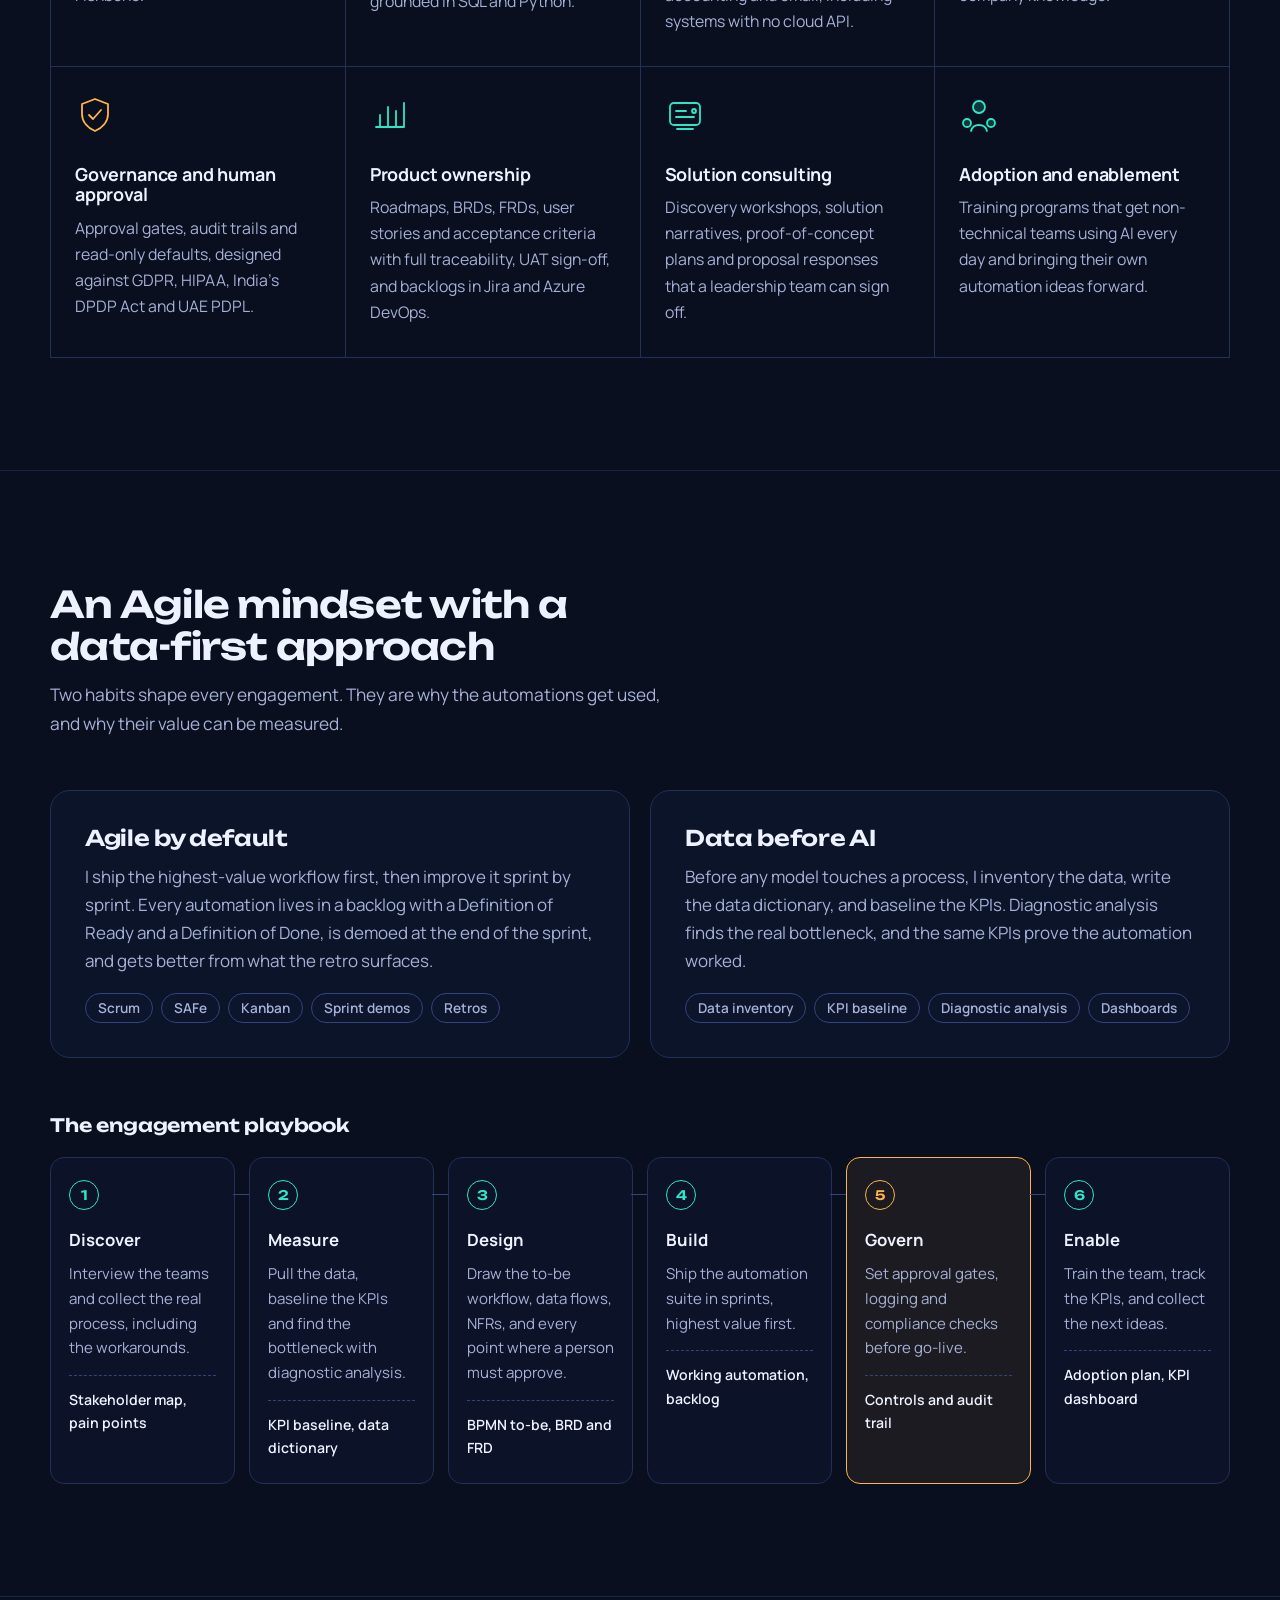
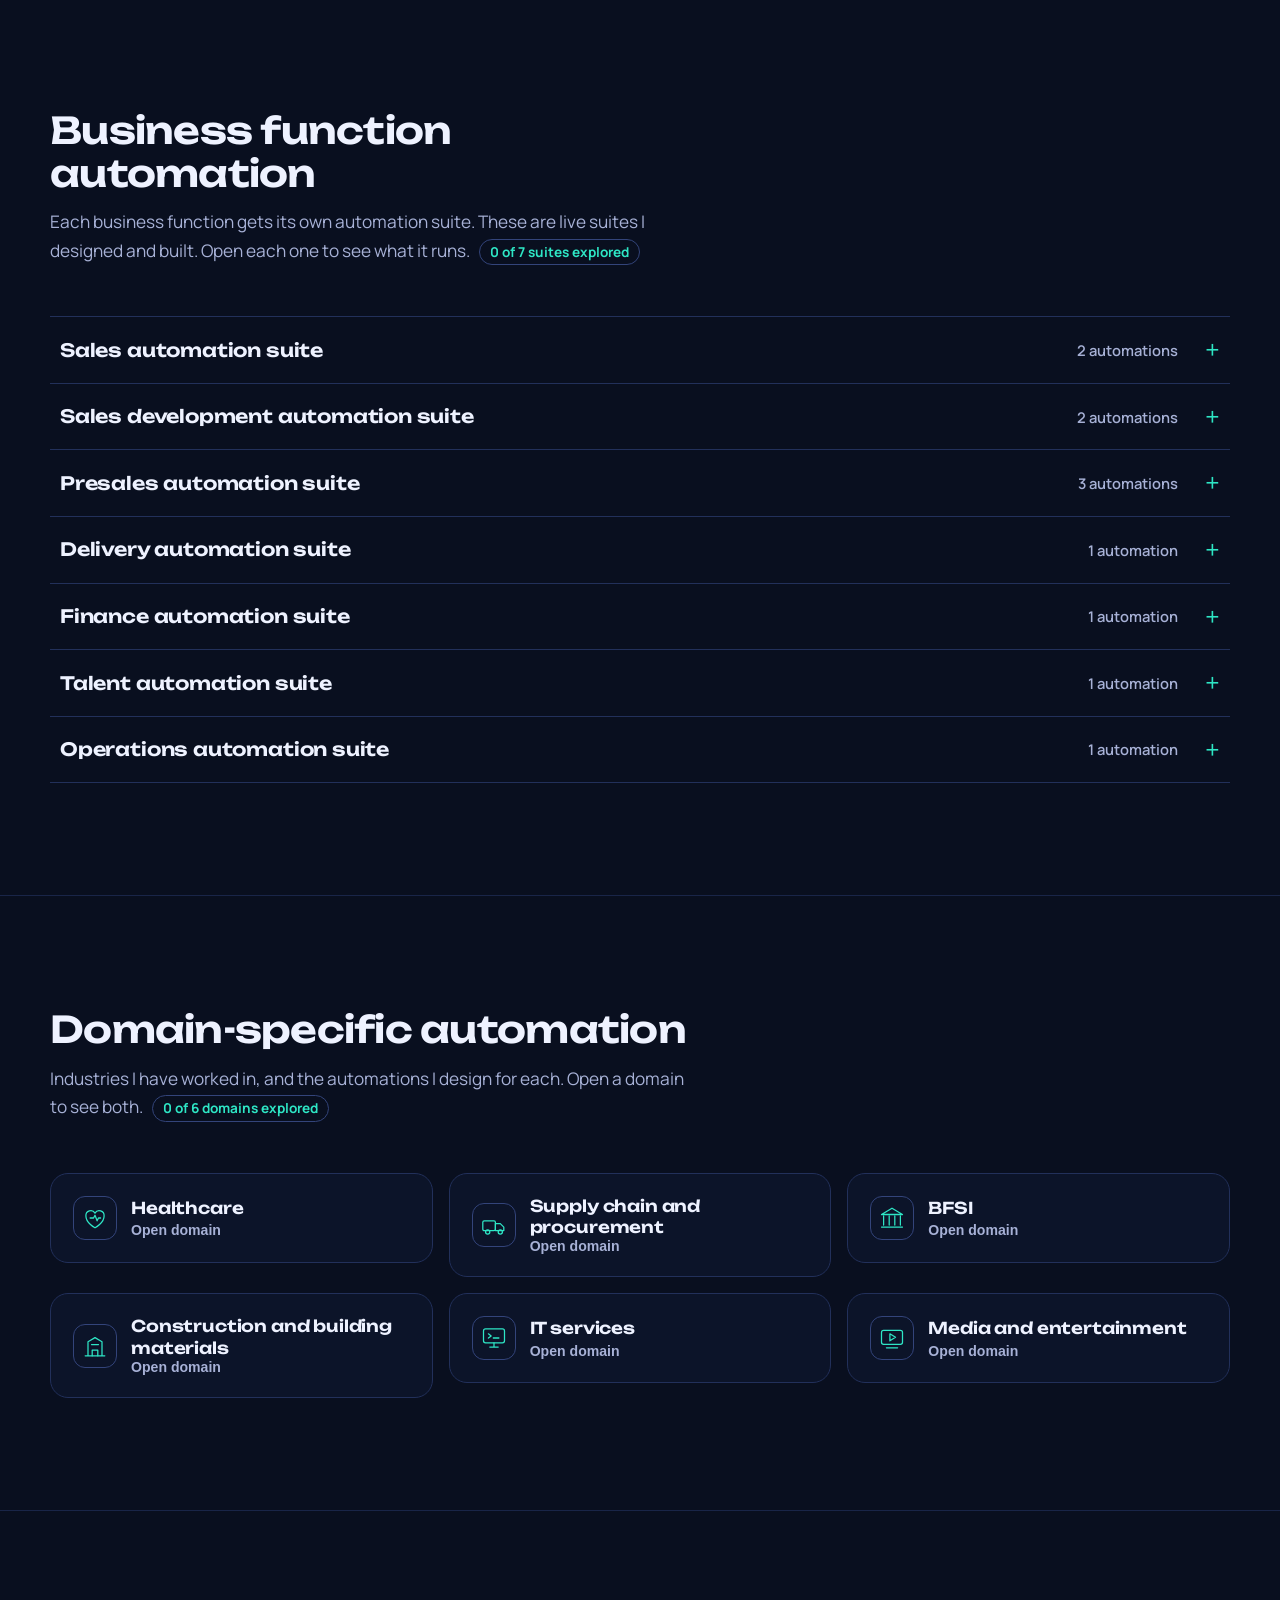
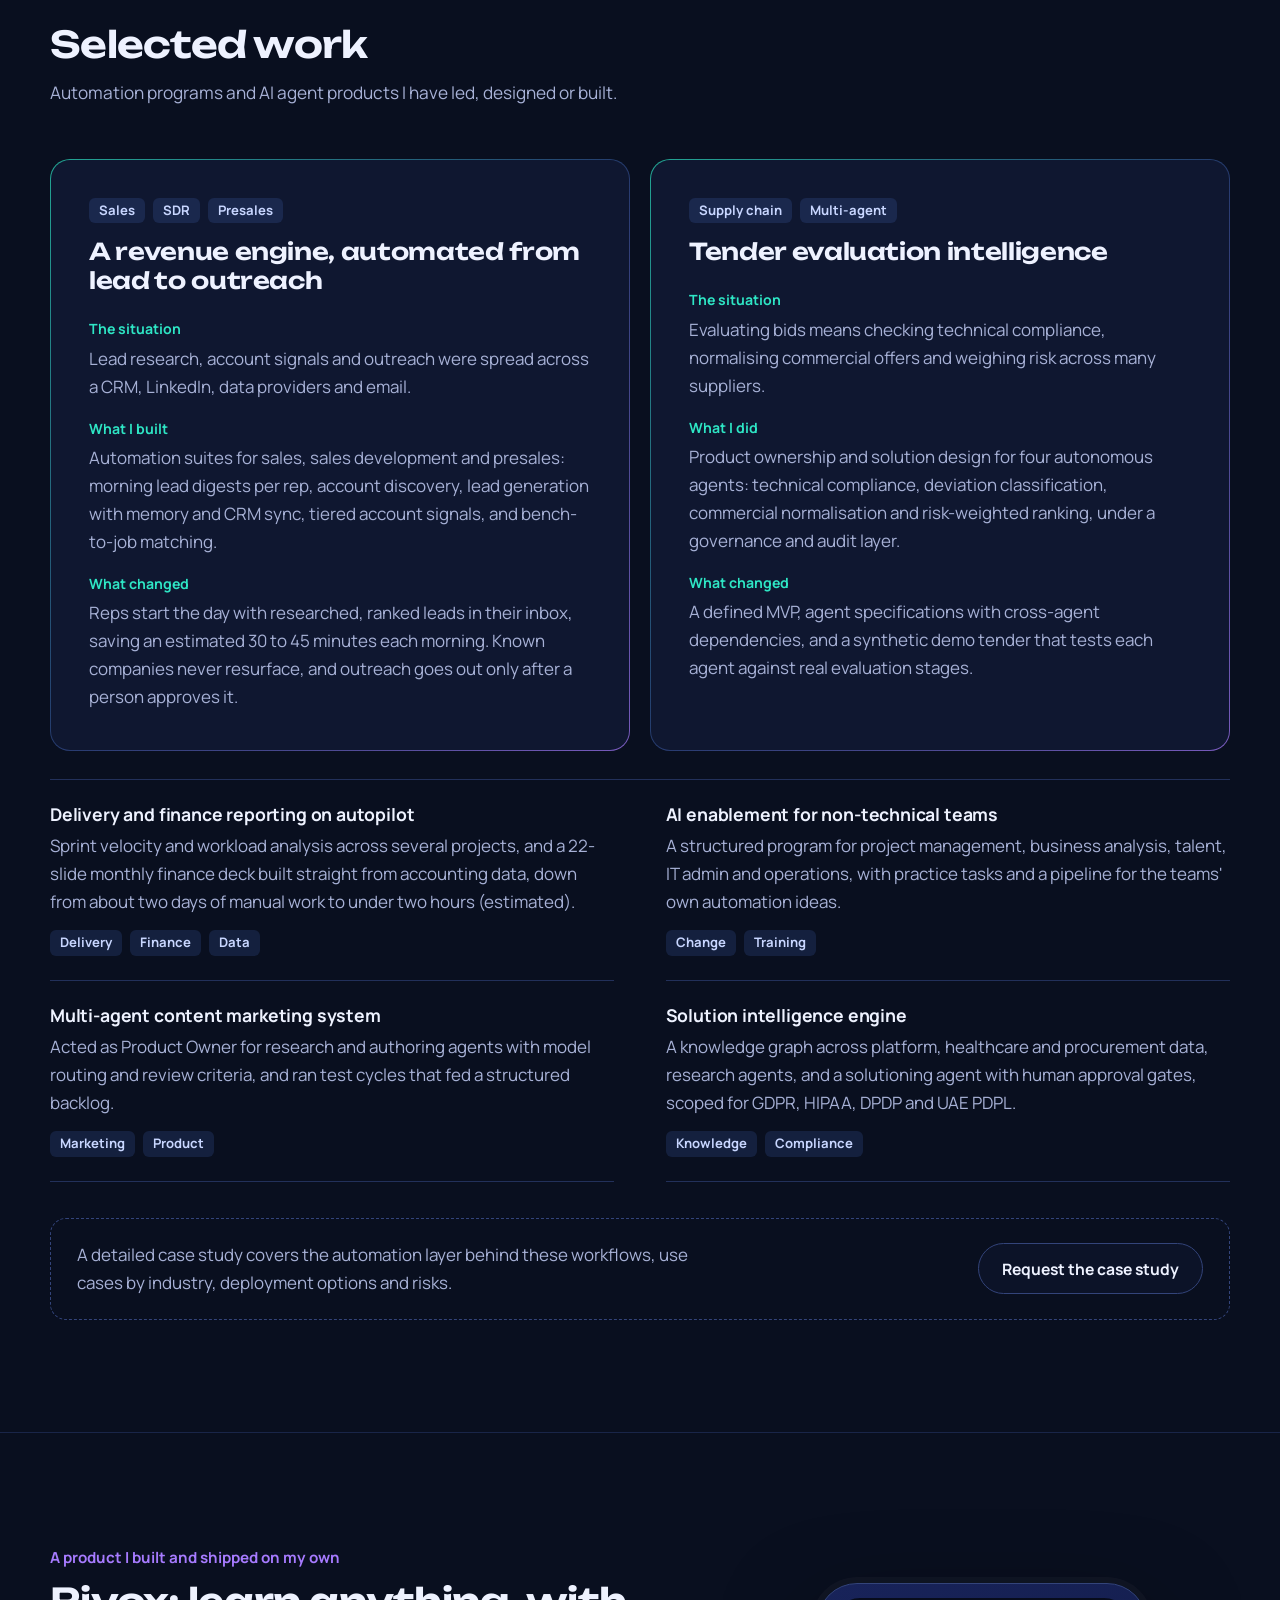
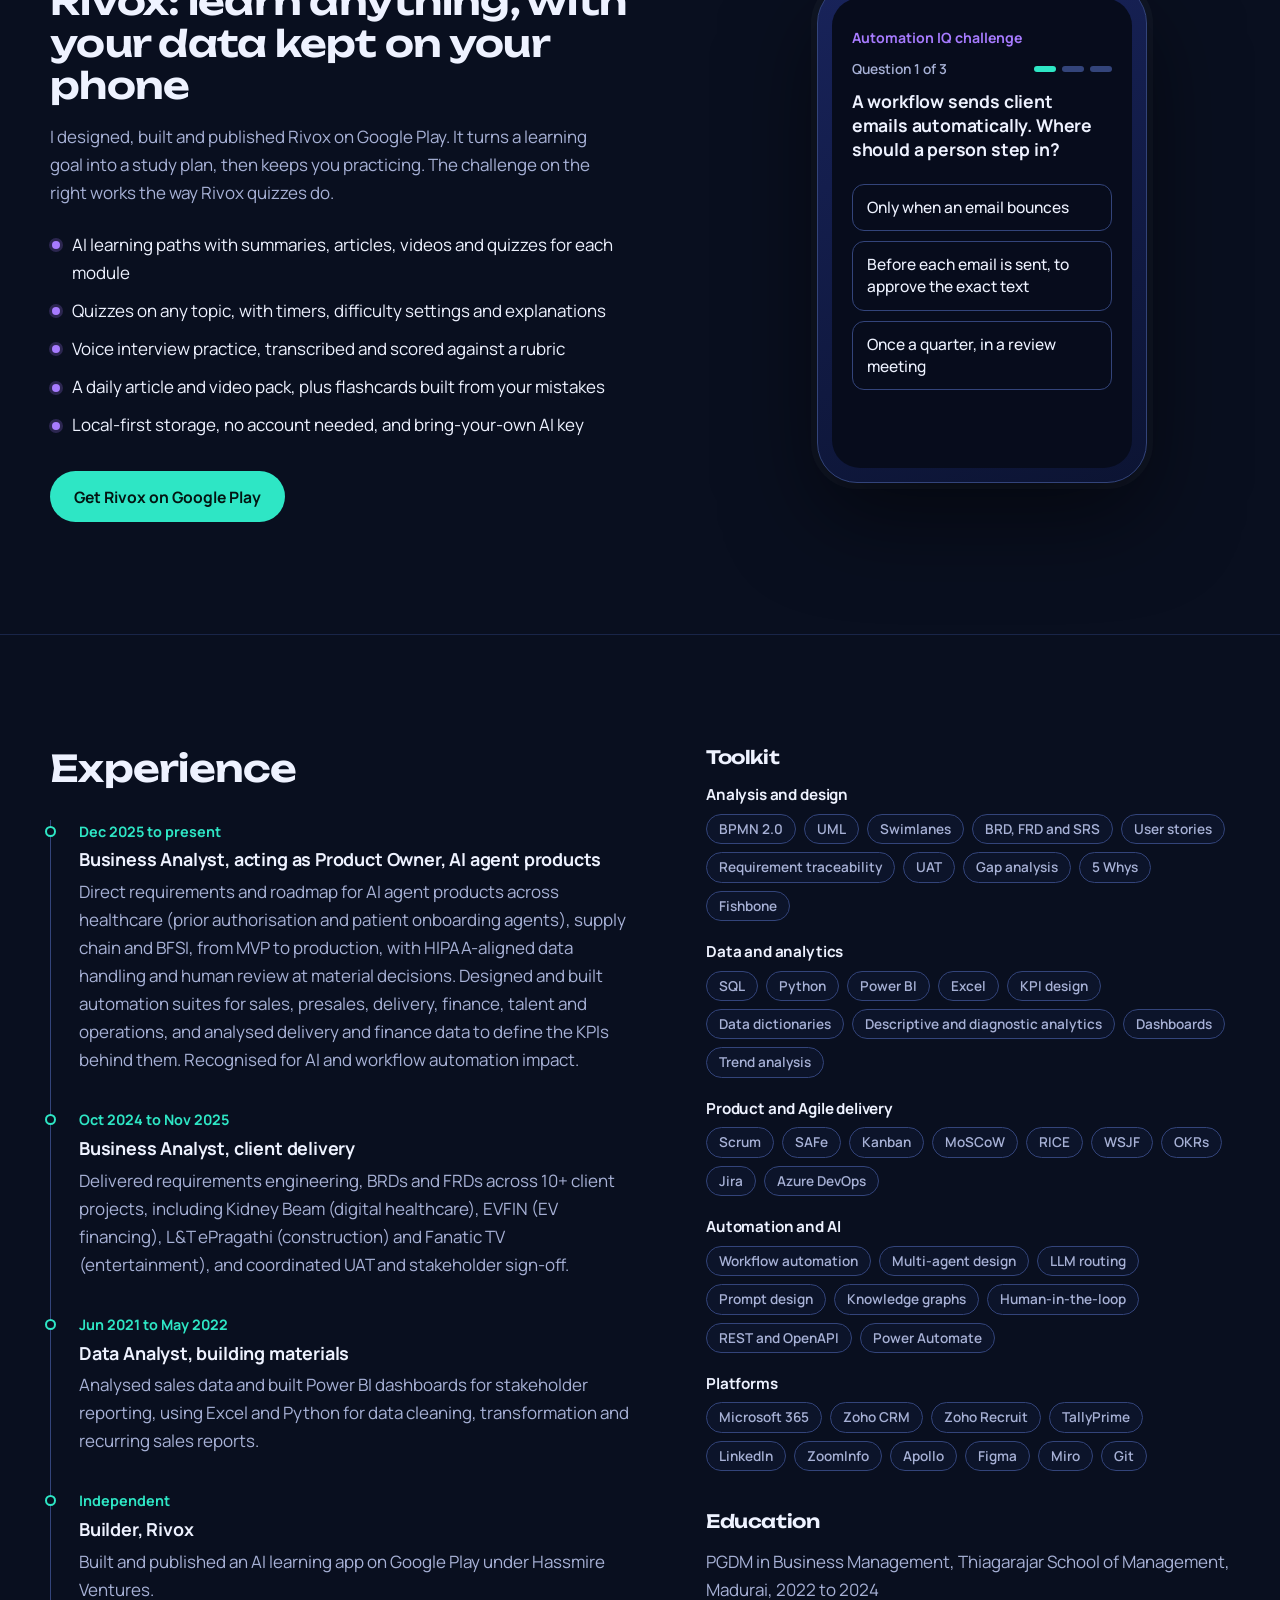
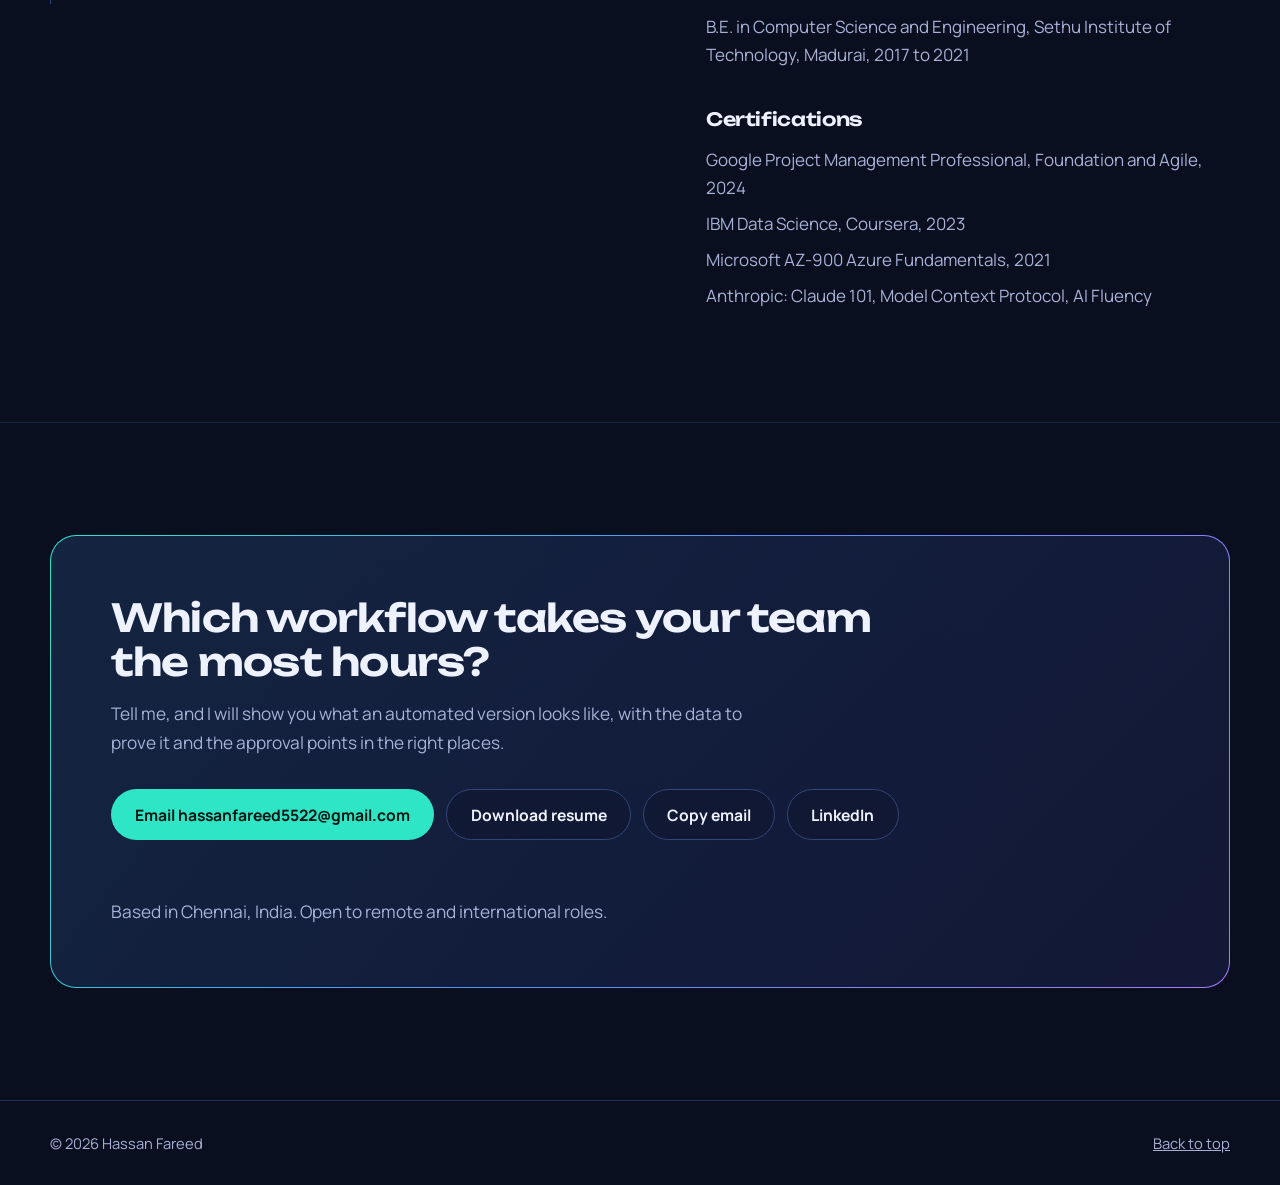
==== commit f0ef8f1f: "Add files via upload" ====
--- a/index.html
+++ b/index.html
@@ -3,373 +3,661 @@
 <head>
   <meta charset="utf-8">
   <meta name="viewport" content="width=device-width, initial-scale=1">
-  <title>Hassan Fareed | AI solutions builder</title>
-  <meta name="description" content="Custom MCP connectors that give AI assistants live, approved access to business systems, plus Rivox, an AI learning app on Google Play.">
-  <meta name="theme-color" content="#0b1230">
+  <title>Hassan Fareed | AI Solutions Analyst</title>
+  <meta name="description" content="AI solutions analyst who maps, redesigns and automates organisation workflows end to end, across business functions and industries, with an Agile, data-first approach.">
+  <meta name="theme-color" content="#090f1f">
   <meta property="og:type" content="website">
-  <meta property="og:title" content="Hassan Fareed | AI solutions builder">
-  <meta property="og:description" content="Seven custom MCP connectors, 516 tools, and a person approving every action that changes data.">
-  <link rel="icon" href="data:image/svg+xml,%3Csvg xmlns='http://www.w3.org/2000/svg' viewBox='0 0 32 32'%3E%3Crect width='32' height='32' rx='8' fill='%230b1230'/%3E%3Ccircle cx='16' cy='16' r='4' fill='%234fe3f0'/%3E%3Ccircle cx='16' cy='6' r='2.4' fill='%239d8cff'/%3E%3Ccircle cx='25' cy='21' r='2.4' fill='%239d8cff'/%3E%3Ccircle cx='7' cy='21' r='2.4' fill='%239d8cff'/%3E%3C/svg%3E">
+  <meta property="og:title" content="Hassan Fareed | AI Solutions Analyst">
+  <!-- LinkedIn needs a full URL for the preview image. After publishing, replace with
+       https://YOUR-USERNAME.github.io/og-image.png (or /REPO-NAME/og-image.png for a project repo). -->
+  <meta property="og:image" content="og-image.png">
+  <meta property="og:image:width" content="1200">
+  <meta property="og:image:height" content="630">
+  <meta name="twitter:card" content="summary_large_image">
+  <meta property="og:description" content="I automate how organisations run, end to end, with people approving what matters.">
+  <link rel="icon" href="data:image/svg+xml,%3Csvg xmlns='http://www.w3.org/2000/svg' viewBox='0 0 32 32'%3E%3Crect width='32' height='32' rx='9' fill='%23090f1f'/%3E%3Cpath d='M7 10h18M7 16h18M7 22h18' stroke='%2333447a' stroke-width='2'/%3E%3Ccircle cx='11' cy='10' r='3' fill='%232ee6c5'/%3E%3Ccircle cx='21' cy='16' r='3' fill='%23ffb547'/%3E%3Ccircle cx='14' cy='22' r='3' fill='%23a77bff'/%3E%3C/svg%3E">
   <link rel="preconnect" href="https://fonts.googleapis.com">
   <link rel="preconnect" href="https://fonts.gstatic.com" crossorigin>
-  <link href="https://fonts.googleapis.com/css2?family=Sora:wght@500;600;700&family=Source+Sans+3:wght@400;600&display=swap" rel="stylesheet">
+  <link href="https://fonts.googleapis.com/css2?family=Unbounded:wght@500;600;700&family=Manrope:wght@400;500;600;700&display=swap" rel="stylesheet">
   <link rel="stylesheet" href="styles.css">
-  <noscript><style>.c-bar i{width:var(--w)}.node{opacity:1}.spoke{stroke-dashoffset:0}</style></noscript>
 </head>
 <body>
   <a class="skip-link" href="#main">Skip to content</a>
 
   <header class="site-header">
     <div class="wrap header-inner">
-      <a class="brand" href="#top" aria-label="Hassan Fareed, home">
-        <svg width="26" height="26" viewBox="0 0 32 32" aria-hidden="true" focusable="false">
-          <rect width="32" height="32" rx="8" fill="#111a44" stroke="#3a4a93"/>
-          <path d="M16 16 16 6M16 16 25 21M16 16 7 21" stroke="#3a4a93" stroke-width="1.5" fill="none"/>
-          <circle cx="16" cy="16" r="4" fill="#4fe3f0"/>
-          <circle cx="16" cy="6" r="2.4" fill="#9d8cff"/>
-          <circle cx="25" cy="21" r="2.4" fill="#9d8cff"/>
-          <circle cx="7" cy="21" r="2.4" fill="#9d8cff"/>
+      <a class="brand" href="#top" aria-label="Hassan Fareed, back to top">
+        <svg width="28" height="28" viewBox="0 0 32 32" aria-hidden="true" focusable="false">
+          <rect width="32" height="32" rx="9" fill="#0f1730" stroke="#33447a"/>
+          <path d="M7 10h18M7 16h18M7 22h18" stroke="#33447a" stroke-width="2"/>
+          <circle cx="11" cy="10" r="3" fill="#2ee6c5"/>
+          <circle cx="21" cy="16" r="3" fill="#ffb547"/>
+          <circle cx="14" cy="22" r="3" fill="#a77bff"/>
         </svg>
-        Hassan Fareed
+        <span>Hassan Fareed</span>
       </a>
+      <button class="game-switch" id="game-switch" type="button" role="switch" aria-checked="true" hidden><span class="switch-track" aria-hidden="true"><span class="switch-thumb"></span></span><span class="switch-label">Game mode</span></button>
       <button class="nav-toggle" type="button" aria-expanded="false" aria-controls="site-nav">Menu</button>
       <nav class="site-nav" id="site-nav" aria-label="Primary">
         <ul>
-          <li><a href="#connectors">Connectors</a></li>
-          <li><a href="#approval">Human approval</a></li>
-          <li><a href="#workflows">Workflows</a></li>
-          <li><a href="#rivox">Rivox app</a></li>
-          <li><a href="#next">What is next</a></li>
-          <li><a href="#contact">Contact</a></li>
+          <li><a href="#about">About</a></li>
+          <li><a href="#results">Results</a></li>
+          <li><a href="#services">Services</a></li>
+                    <li><a href="#functions">Functions</a></li>
+          <li><a href="#domains">Domains</a></li>
+          <li><a href="#work">Work</a></li>
+          <li><a href="#experience">Experience</a></li>
+          <li><a class="nav-cta" data-link="email" href="mailto:hassanfareed5522@gmail.com">Let's talk</a></li>
         </ul>
       </nav>
     </div>
+    <div class="xp-track" aria-hidden="true"><div class="xp-fill" id="xp-fill"></div></div>
   </header>
 
   <main id="main">
-    <!-- Hero -->
+    <!-- ============ Hero ============ -->
     <section class="hero" id="top" aria-labelledby="hero-title">
       <div class="wrap hero-grid">
         <div class="hero-copy">
-          <h1 id="hero-title">AI assistants that work inside real business systems, and ask before they act.</h1>
-          <p class="lead">I build custom MCP connectors that give Claude live access to Zoho CRM, LinkedIn, Azure DevOps, TallyPrime and more. Seven connectors, 516 tools, and a person approving anything that sends or changes data.</p>
+          <div class="hero-id">
+            <picture>
+              <source srcset="hassan-fareed.webp" type="image/webp">
+              <img class="avatar" src="hassan-fareed.png" width="64" height="64" alt="Hassan Fareed">
+            </picture>
+            <p class="role-pill"><span class="dot" aria-hidden="true"></span>AI solutions analyst</p>
+          </div>
+          <h1 id="hero-title">I automate how organisations run, end to end.</h1>
+          <p class="lead">I map how work really moves between sales, delivery, finance, talent and operations, then rebuild it with AI agents, data and integrations that run every day. People stay in control: anything that sends, posts or changes a record waits for their approval.</p>
           <div class="cta-row">
-            <a class="btn btn-primary" href="#connectors">Explore the connectors</a>
-            <a class="btn btn-ghost" data-link="play" href="https://play.google.com/store/apps/details?id=com.aiquiz.ai_quiz_app" target="_blank" rel="noopener">Get Rivox on Google Play</a>
+            <a class="btn btn-primary" data-link="email" href="mailto:hassanfareed5522@gmail.com">Start a conversation</a>
+            <a class="btn btn-ghost" data-link="resume" href="Hassan-Fareed-Resume.pdf" download>Download resume</a>
           </div>
-          <p class="byline">Hassan Fareed, AI solutions builder with a background in business analysis and product ownership.</p>
-        </div>
-
-        <figure class="constellation" id="constellation-figure">
-          <div id="constellation" class="constellation-canvas" role="img" aria-label="Diagram: Claude at the centre, linked to seven business systems through custom MCP connectors. Node size shows tool count."></div>
-          <figcaption>
-            <div class="node-panel" id="node-panel" aria-live="polite">Claude, connected to seven business systems. Select a node to see what each connector does.</div>
-          </figcaption>
+          <p class="game-hint">This site is also a game. Explore it to earn XP and unlock achievements, or switch game mode off in the header.</p>
+        </div>
+
+        <figure class="opmap-figure">
+          <svg class="opmap" viewBox="0 0 480 450" role="group" aria-labelledby="map-title map-desc">
+            <title id="map-title">Workflow map across six business functions</title>
+            <desc id="map-desc">A lead is scored in sales, approved by a person and sent. The won deal sets up a delivery project and a sprint report. Finance raises the invoice and builds the board deck. Presales, talent and operations run their own automated steps. Select a lane to read about that function's automation suite.</desc>
+            <defs>
+              <marker id="arr" viewBox="0 0 10 10" refX="9" refY="5" markerWidth="6" markerHeight="6" orient="auto-start-reverse">
+                <path d="M0 0L10 5L0 10z" fill="#4a5c99"/>
+              </marker>
+              <filter id="glow" x="-200%" y="-200%" width="500%" height="500%">
+                <feGaussianBlur stdDeviation="3" result="b"/>
+                <feMerge><feMergeNode in="b"/><feMergeNode in="SourceGraphic"/></feMerge>
+              </filter>
+            </defs>
+
+            <g class="lanes">
+              <g class="lane-g" data-fn="sales" tabindex="0" role="button" aria-label="Sales lane. Show the sales automation suite."><rect class="lane" x="0.5" y="8" width="479" height="64" rx="12"/><text class="lane-label" x="14" y="44">Sales</text></g>
+              <g class="lane-g" data-fn="presales" tabindex="0" role="button" aria-label="Presales lane. Show the presales automation suite."><rect class="lane" x="0.5" y="82" width="479" height="64" rx="12"/><text class="lane-label" x="14" y="118">Presales</text></g>
+              <g class="lane-g" data-fn="delivery" tabindex="0" role="button" aria-label="Delivery lane. Show the delivery automation suite."><rect class="lane" x="0.5" y="156" width="479" height="64" rx="12"/><text class="lane-label" x="14" y="192">Delivery</text></g>
+              <g class="lane-g" data-fn="finance" tabindex="0" role="button" aria-label="Finance lane. Show the finance automation suite."><rect class="lane" x="0.5" y="230" width="479" height="64" rx="12"/><text class="lane-label" x="14" y="266">Finance</text></g>
+              <g class="lane-g" data-fn="talent" tabindex="0" role="button" aria-label="Talent lane. Show the talent automation suite."><rect class="lane" x="0.5" y="304" width="479" height="64" rx="12"/><text class="lane-label" x="14" y="340">Talent</text></g>
+              <g class="lane-g" data-fn="operations" tabindex="0" role="button" aria-label="Operations lane. Show the operations automation suite."><rect class="lane" x="0.5" y="378" width="479" height="64" rx="12"/><text class="lane-label" x="14" y="414">Operations</text></g>
+            </g>
+
+            <g class="edges">
+              <path d="M220 40H236" marker-end="url(#arr)"/>
+              <path d="M342 40H358" marker-end="url(#arr)"/>
+              <path d="M220 114H236" marker-end="url(#arr)"/>
+              <path d="M342 188H358" marker-end="url(#arr)"/>
+              <path d="M342 262H358" marker-end="url(#arr)"/>
+              <path d="M220 336H236" marker-end="url(#arr)"/>
+              <path d="M220 410H236" marker-end="url(#arr)"/>
+              <path d="M412 57V151H290V169" marker-end="url(#arr)"/>
+              <path d="M412 205V225H290V243" marker-end="url(#arr)"/>
+            </g>
+            <text class="edge-label" x="420" y="108">deal won</text>
+
+            <g class="tokens">
+              <circle class="token" r="4.5" filter="url(#glow)">
+                <animateMotion dur="9s" repeatCount="indefinite" path="M168 40H412V151H290V188H412V225H290V262H412"/>
+              </circle>
+              <circle class="token" r="4.5" filter="url(#glow)" opacity="0">
+                <set attributeName="opacity" to="1" begin="4.5s"/>
+                <animateMotion dur="9s" begin="4.5s" repeatCount="indefinite" path="M168 40H412V151H290V188H412V225H290V262H412"/>
+              </circle>
+              <circle class="token token-sm" r="3" opacity="0">
+                <set attributeName="opacity" to="1" begin="1s"/>
+                <animateMotion dur="3.2s" begin="1s" repeatCount="indefinite" path="M168 114H290"/>
+              </circle>
+              <circle class="token token-sm" r="3" opacity="0">
+                <set attributeName="opacity" to="1" begin="2s"/>
+                <animateMotion dur="3.6s" begin="2s" repeatCount="indefinite" path="M168 336H290"/>
+              </circle>
+              <circle class="token token-sm" r="3" opacity="0">
+                <set attributeName="opacity" to="1" begin="0.5s"/>
+                <animateMotion dur="3s" begin="0.5s" repeatCount="indefinite" path="M168 410H290"/>
+              </circle>
+            </g>
+
+            <g class="nodes">
+              <g class="nd"><rect x="116" y="23" width="104" height="34" rx="9"/><text x="168" y="44">Lead scored</text></g>
+              <g class="nd nd-human"><rect x="238" y="23" width="104" height="34" rx="9"/><text x="290" y="44">You approve</text></g>
+              <g class="nd"><rect x="360" y="23" width="104" height="34" rx="9"/><text x="412" y="44">Outreach sent</text></g>
+              <g class="nd"><rect x="116" y="97" width="104" height="34" rx="9"/><text x="168" y="118">Tender found</text></g>
+              <g class="nd"><rect x="238" y="97" width="104" height="34" rx="9"/><text x="290" y="118">Bench matched</text></g>
+              <g class="nd"><rect x="238" y="171" width="104" height="34" rx="9"/><text x="290" y="192">Project set up</text></g>
+              <g class="nd"><rect x="360" y="171" width="104" height="34" rx="9"/><text x="412" y="192">Sprint report</text></g>
+              <g class="nd"><rect x="238" y="245" width="104" height="34" rx="9"/><text x="290" y="266">Invoice raised</text></g>
+              <g class="nd nd-out"><rect x="360" y="245" width="104" height="34" rx="9"/><text x="412" y="266">Board deck</text></g>
+              <g class="nd"><rect x="116" y="319" width="104" height="34" rx="9"/><text x="168" y="340">Role opened</text></g>
+              <g class="nd"><rect x="238" y="319" width="104" height="34" rx="9"/><text x="290" y="340">Shortlist</text></g>
+              <g class="nd"><rect x="116" y="393" width="104" height="34" rx="9"/><text x="168" y="414">Invoice query</text></g>
+              <g class="nd"><rect x="238" y="393" width="104" height="34" rx="9"/><text x="290" y="414">Status sent</text></g>
+            </g>
+          </svg>
+          <figcaption id="map-caption" aria-live="polite">One lead followed through the organisation: scored, approved by a person, won, delivered, invoiced and reported. Select a lane to see that function's suite.</figcaption>
         </figure>
       </div>
-    </section>
-
-    <!-- Connectors -->
-    <section class="section" id="connectors" aria-labelledby="connectors-title">
+
+      <div class="wrap">
+        <dl class="proof">
+          <div><dt>3 years</dt><dd>across data analysis, business analysis and product ownership</dd></div>
+          <div><dt>10+ projects</dt><dd>for clients in healthcare, fintech, construction and media</dd></div>
+          <div><dt>7 functions</dt><dd>running automation suites I designed and built</dd></div>
+          <div><dt>Recognised</dt><dd>for AI and workflow automation impact</dd></div>
+        </dl>
+      </div>
+    </section>
+
+
+    <!-- ============ About ============ -->
+    <section class="section" id="about" aria-labelledby="about-title">
+      <div class="wrap about-grid">
+        <div class="about-photo">
+          <picture>
+            <source srcset="hassan-fareed.webp" type="image/webp">
+            <img src="hassan-fareed.png" width="320" height="320" alt="Portrait of Hassan Fareed" loading="lazy">
+          </picture>
+        </div>
+        <div class="about-copy">
+          <h2 id="about-title">An analyst who builds what the analysis finds</h2>
+          <p>I am Hassan Fareed. I started my career as a data analyst, moved into business analysis and product ownership, and now turn analysis into working automation. I start where analysts start, with the process and the data. Then I design the to-be workflow, build it, and stay with the team until it is part of how they work every day.</p>
+          <p>I have done this across 10+ client projects and seven business functions, for AI agent products in healthcare, supply chain and BFSI, and in my own AI app, Rivox, live on Google Play.</p>
+          <div class="cta-row">
+            <a class="btn btn-primary" data-link="resume" href="Hassan-Fareed-Resume.pdf" download>Download resume</a>
+            <a class="btn btn-ghost" data-link="linkedin" href="https://www.linkedin.com/in/hassan-fareed-d" target="_blank" rel="noopener">View LinkedIn</a>
+          </div>
+        </div>
+      </div>
+    </section>
+
+    <!-- ============ Results ============ -->
+    <section class="section" id="results" aria-labelledby="results-title">
       <div class="wrap">
         <div class="section-head">
-          <h2 id="connectors-title">Seven connectors, 516 tools</h2>
-          <p>Each connector wraps one business system in the Model Context Protocol, so an assistant can read, draft, and act through a defined set of tools. Bar length shows tool count. Select a row for details.</p>
-        </div>
-
-        <div class="connector-list">
-          <details class="connector" data-id="zoho" data-label="Zoho CRM" data-short="Zoho CRM" data-tools="275" style="--w:100%">
-            <summary>
-              <span class="c-name">Zoho CRM</span>
-              <span class="c-bar" aria-hidden="true"><i></i></span>
-              <span class="c-count">275 tools</span>
-            </summary>
-            <div class="c-body">
-              <p>Read and update records across modules, and manage layouts, workflows, users, emails, territories, and admin settings.</p>
-              <dl>
-                <dt>Reaches</dt><dd>Zoho CRM</dd>
-                <dt>Control</dt><dd>Changes pass an approval step before they are committed.</dd>
-              </dl>
+          <h2 id="results-title">What the automations deliver</h2>
+          <p>Practical results from the suites in use today. Time savings are conservative estimates of the manual effort each workflow replaced. The controls and counts hold by design.</p>
+        </div>
+        <ul class="results">
+          <li>
+            <p class="r-figure">30 to 45 min</p>
+            <p class="r-text">of lead research saved per sales rep every morning, by the morning lead digest</p>
+            <p class="r-tag">Estimate</p>
+          </li>
+          <li>
+            <p class="r-figure">2 days to under 2 hours</p>
+            <p class="r-text">to produce the 22-slide monthly finance report, now mostly review time</p>
+            <p class="r-tag">Estimate</p>
+          </li>
+          <li>
+            <p class="r-figure">2 to 3 hours</p>
+            <p class="r-text">saved per sprint reporting cycle, across several delivery projects</p>
+            <p class="r-tag">Estimate</p>
+          </li>
+          <li>
+            <p class="r-figure">21 search terms</p>
+            <p class="r-text">checked across procurement sources on every sweep, replacing manual tender portal checks</p>
+            <p class="r-tag">By design</p>
+          </li>
+          <li>
+            <p class="r-figure">Zero repeats</p>
+            <p class="r-text">in lead generation, because every company already reviewed is remembered</p>
+            <p class="r-tag">By design</p>
+          </li>
+          <li class="r-human">
+            <p class="r-figure">Every message</p>
+            <p class="r-text">sent to a lead or candidate is approved by a person first</p>
+            <p class="r-tag">By design</p>
+          </li>
+        </ul>
+      </div>
+    </section>
+
+    <!-- ============ Services ============ -->
+    <section class="section" id="services" aria-labelledby="services-title">
+      <div class="wrap">
+        <div class="section-head">
+          <h2 id="services-title">What I bring to an organisation</h2>
+          <p>One person across the whole arc: finding the work worth automating, proving it with data, building it, governing it, and getting teams to use it.</p>
+        </div>
+
+        <ul class="services">
+          <li>
+            <svg class="svc-icon" viewBox="0 0 40 40" aria-hidden="true"><rect x="4" y="6" width="32" height="8" rx="3"/><rect x="4" y="18" width="32" height="8" rx="3"/><rect x="4" y="30" width="32" height="6" rx="3"/><circle cx="12" cy="10" r="2"/><circle cx="24" cy="22" r="2"/></svg>
+            <h3>Process discovery and redesign</h3>
+            <p>As-is and to-be maps in BPMN 2.0 and swimlanes, gap analysis, and root cause work with 5 Whys and Fishbone.</p>
+          </li>
+          <li>
+            <svg class="svc-icon" viewBox="0 0 40 40" aria-hidden="true"><path d="M6 32h28"/><path d="M8 26l8-8 6 5 10-12"/><circle cx="16" cy="18" r="2"/><circle cx="22" cy="23" r="2"/><circle cx="32" cy="11" r="2"/></svg>
+            <h3>Data analysis and KPIs</h3>
+            <p>Sales analytics, Power BI dashboards, KPI definitions and data dictionaries, from sprint velocity to monthly financials, grounded in SQL and Python.</p>
+          </li>
+          <li>
+            <svg class="svc-icon" viewBox="0 0 40 40" aria-hidden="true"><circle cx="8" cy="20" r="4"/><circle cx="32" cy="10" r="4"/><circle cx="32" cy="30" r="4"/><path d="M12 20h8l8-10M20 20l8 10"/></svg>
+            <h3>End-to-end workflow automation</h3>
+            <p>Automation suites that run on a schedule or on request across CRM, recruiting, delivery, accounting and email, including systems with no cloud API.</p>
+          </li>
+          <li>
+            <svg class="svc-icon" viewBox="0 0 40 40" aria-hidden="true"><rect x="13" y="13" width="14" height="14" rx="4"/><path d="M20 4v9M20 27v9M4 20h9M27 20h9"/><circle cx="20" cy="4" r="2"/><circle cx="20" cy="36" r="2"/><circle cx="4" cy="20" r="2"/><circle cx="36" cy="20" r="2"/></svg>
+            <h3>AI agents and multi-agent systems</h3>
+            <p>Research, authoring, evaluation and ranking agents with routing between models, grounded in company knowledge.</p>
+          </li>
+          <li>
+            <svg class="svc-icon svc-icon-human" viewBox="0 0 40 40" aria-hidden="true"><path d="M20 4l13 5v10c0 8-6 14-13 17C13 33 7 27 7 19V9z"/><path d="M14 20l4 4 8-9"/></svg>
+            <h3>Governance and human approval</h3>
+            <p>Approval gates, audit trails and read-only defaults, designed against GDPR, HIPAA, India's DPDP Act and UAE PDPL.</p>
+          </li>
+          <li>
+            <svg class="svc-icon" viewBox="0 0 40 40" aria-hidden="true"><path d="M6 32h28M10 32V20M18 32V12M26 32V16M34 32V8"/></svg>
+            <h3>Product ownership</h3>
+            <p>Roadmaps, BRDs, FRDs, user stories and acceptance criteria with full traceability, UAT sign-off, and backlogs in Jira and Azure DevOps.</p>
+          </li>
+          <li>
+            <svg class="svc-icon" viewBox="0 0 40 40" aria-hidden="true"><rect x="5" y="8" width="30" height="22" rx="4"/><path d="M12 34h16M11 16h10M11 22h18"/><circle cx="29" cy="16" r="2"/></svg>
+            <h3>Solution consulting</h3>
+            <p>Discovery workshops, solution narratives, proof-of-concept plans and proposal responses that a leadership team can sign off.</p>
+          </li>
+          <li>
+            <svg class="svc-icon" viewBox="0 0 40 40" aria-hidden="true"><circle cx="20" cy="12" r="6"/><circle cx="8" cy="28" r="4"/><circle cx="32" cy="28" r="4"/><path d="M12 36c1-4 4-6 8-6s7 2 8 6"/></svg>
+            <h3>Adoption and enablement</h3>
+            <p>Training programs that get non-technical teams using AI every day and bringing their own automation ideas forward.</p>
+          </li>
+        </ul>
+      </div>
+    </section>
+
+    <!-- ============ Approach ============ -->
+    <section class="section" id="approach" aria-labelledby="approach-title">
+      <div class="wrap">
+        <div class="section-head">
+          <h2 id="approach-title">An Agile mindset with a data-first approach</h2>
+          <p>Two habits shape every engagement. They are why the automations get used, and why their value can be measured.</p>
+        </div>
+
+        <div class="principles">
+          <article class="principle">
+            <h3>Agile by default</h3>
+            <p>I ship the highest-value workflow first, then improve it sprint by sprint. Every automation lives in a backlog with a Definition of Ready and a Definition of Done, is demoed at the end of the sprint, and gets better from what the retro surfaces.</p>
+            <p class="chips"><span>Scrum</span><span>SAFe</span><span>Kanban</span><span>Sprint demos</span><span>Retros</span></p>
+          </article>
+          <article class="principle">
+            <h3>Data before AI</h3>
+            <p>Before any model touches a process, I inventory the data, write the data dictionary, and baseline the KPIs. Diagnostic analysis finds the real bottleneck, and the same KPIs prove the automation worked.</p>
+            <p class="chips"><span>Data inventory</span><span>KPI baseline</span><span>Diagnostic analysis</span><span>Dashboards</span></p>
+          </article>
+        </div>
+
+        <h3 class="sub-title">The engagement playbook</h3>
+        <ol class="steps">
+          <li><span class="step-n">1</span><h4>Discover</h4><p>Interview the teams and collect the real process, including the workarounds.</p><p class="out">Stakeholder map, pain points</p></li>
+          <li><span class="step-n">2</span><h4>Measure</h4><p>Pull the data, baseline the KPIs and find the bottleneck with diagnostic analysis.</p><p class="out">KPI baseline, data dictionary</p></li>
+          <li><span class="step-n">3</span><h4>Design</h4><p>Draw the to-be workflow, data flows, NFRs, and every point where a person must approve.</p><p class="out">BPMN to-be, BRD and FRD</p></li>
+          <li><span class="step-n">4</span><h4>Build</h4><p>Ship the automation suite in sprints, highest value first.</p><p class="out">Working automation, backlog</p></li>
+          <li class="step-human"><span class="step-n">5</span><h4>Govern</h4><p>Set approval gates, logging and compliance checks before go-live.</p><p class="out">Controls and audit trail</p></li>
+          <li><span class="step-n">6</span><h4>Enable</h4><p>Train the team, track the KPIs, and collect the next ideas.</p><p class="out">Adoption plan, KPI dashboard</p></li>
+        </ol>
+      </div>
+    </section>
+
+    <!-- ============ Business function automation ============ -->
+    <section class="section" id="functions" aria-labelledby="functions-title">
+      <div class="wrap">
+        <div class="section-head">
+          <h2 id="functions-title">Business function automation</h2>
+          <p>Each business function gets its own automation suite. These are live suites I designed and built. Open each one to see what it runs. <span class="counter" id="suite-counter">0 of 7 suites explored</span></p>
+        </div>
+
+        <div class="suites">
+          <details class="suite" id="fn-sales" data-fn="sales">
+            <summary><span class="suite-name">Sales automation suite</span><span class="suite-meta">2 automations</span></summary>
+            <div class="suite-body">
+              <ul>
+                <li>A morning lead digest: each rep's CRM leads researched for buying signals, scored, and delivered as one email.</li>
+                <li>A monthly hot leads digest written to a new dated workbook and emailed to the team leads.</li>
+              </ul>
+              <p class="chips"><span>Zoho CRM</span><span>LinkedIn</span><span>ZoomInfo</span><span>Apollo</span><span>Outlook</span></p>
             </div>
           </details>
-
-          <details class="connector" data-id="linkedin" data-label="LinkedIn" data-short="LinkedIn" data-tools="190" style="--w:69.1%">
-            <summary>
-              <span class="c-name">LinkedIn</span>
-              <span class="c-bar" aria-hidden="true"><i></i></span>
-              <span class="c-count">190 tools</span>
-            </summary>
-            <div class="c-body">
-              <p>Search people, companies, and jobs, send messages, publish posts, run outreach campaigns, and pull analytics.</p>
-              <dl>
-                <dt>Reaches</dt><dd>LinkedIn</dd>
-                <dt>Control</dt><dd>Every message and post needs explicit confirmation, and only the approved text is sent.</dd>
-              </dl>
+          <details class="suite" id="fn-sdr" data-fn="sdr">
+            <summary><span class="suite-name">Sales development automation suite</span><span class="suite-meta">2 automations</span></summary>
+            <div class="suite-body">
+              <ul>
+                <li>Account discovery and outreach drafts, with an approval step before anything is sent.</li>
+                <li>Lead generation that remembers every company already reviewed and syncs new ones to the CRM.</li>
+              </ul>
+              <p class="chips"><span>LinkedIn</span><span>Zoho CRM</span><span>Apollo</span><span>ZoomInfo</span></p>
             </div>
           </details>
-
-          <details class="connector" data-id="azure" data-label="Azure DevOps" data-short="Azure DevOps" data-tools="21" style="--w:7.6%">
-            <summary>
-              <span class="c-name">Azure DevOps</span>
-              <span class="c-bar" aria-hidden="true"><i></i></span>
-              <span class="c-count">21 tools</span>
-            </summary>
-            <div class="c-body">
-              <p>Create and query work items, read sprint capacity, and produce sprint status, developer workload, and pull request reports.</p>
-              <dl>
-                <dt>Reaches</dt><dd>Azure DevOps</dd>
-                <dt>Setup</dt><dd>Registered once per project, so one connector can serve several organizations or projects, each with its own credentials.</dd>
-                <dt>Control</dt><dd>Work item changes pass an approval step before commit.</dd>
-              </dl>
+          <details class="suite" id="fn-presales" data-fn="presales">
+            <summary><span class="suite-name">Presales automation suite</span><span class="suite-meta">3 automations</span></summary>
+            <div class="suite-body">
+              <ul>
+                <li>Bench resources matched to open job descriptions, with outreach drafted for review.</li>
+                <li>Tender discovery across government and private procurement sources.</li>
+                <li>Signal digests for top-tier accounts, researched in batches.</li>
+              </ul>
+              <p class="chips"><span>LinkedIn</span><span>Procurement sources</span><span>Zoho CRM</span></p>
             </div>
           </details>
-
-          <details class="connector" data-id="rfp" data-label="RFP discovery" data-short="RFP discovery" data-tools="12" style="--w:4.4%">
-            <summary>
-              <span class="c-name">RFP discovery</span>
-              <span class="c-bar" aria-hidden="true"><i></i></span>
-              <span class="c-count">12 tools</span>
-            </summary>
-            <div class="c-body">
-              <p>Search government and private procurement sources against a keyword taxonomy, then track each opportunity and its status.</p>
-              <dl>
-                <dt>Reaches</dt><dd>Procurement sources</dd>
-              </dl>
+          <details class="suite" id="fn-delivery" data-fn="delivery">
+            <summary><span class="suite-name">Delivery automation suite</span><span class="suite-meta">1 automation</span></summary>
+            <div class="suite-body">
+              <ul>
+                <li>Sprint status, velocity and workload reports across several Azure DevOps projects, with the slide deck and email summary.</li>
+              </ul>
+              <p class="chips"><span>Azure DevOps</span><span>PowerPoint</span><span>Outlook</span></p>
             </div>
           </details>
-
-          <details class="connector" data-id="tally" data-label="TallyPrime" data-short="TallyPrime" data-tools="12" style="--w:4.4%">
-            <summary>
-              <span class="c-name">TallyPrime</span>
-              <span class="c-bar" aria-hidden="true"><i></i></span>
-              <span class="c-count">12 tools</span>
-            </summary>
-            <div class="c-body">
-              <p>Pull the balance sheet, profit and loss, trial balance, ledgers, outstanding bills, and stock.</p>
-              <dl>
-                <dt>Reaches</dt><dd>TallyPrime</dd>
-                <dt>Control</dt><dd>Read-only. The connector exposes no write tools.</dd>
-              </dl>
+          <details class="suite" id="fn-finance" data-fn="finance">
+            <summary><span class="suite-name">Finance automation suite</span><span class="suite-meta">1 automation</span></summary>
+            <div class="suite-body">
+              <ul>
+                <li>A 22-slide monthly finance report built directly from accounting data in TallyPrime, a system with no cloud API.</li>
+              </ul>
+              <p class="chips"><span>TallyPrime</span><span>Excel</span><span>PowerPoint</span></p>
             </div>
           </details>
-
-          <details class="connector" data-id="outlook" data-label="Outlook mail" data-short="Outlook mail" data-tools="3" style="--w:3%">
-            <summary>
-              <span class="c-name">Outlook mail</span>
-              <span class="c-bar" aria-hidden="true"><i></i></span>
-              <span class="c-count">3 tools</span>
-            </summary>
-            <div class="c-body">
-              <p>Send email from a configured mailbox through Microsoft Graph, retrieve the signature, and check the connection.</p>
-              <dl>
-                <dt>Reaches</dt><dd>Microsoft Outlook</dd>
-                <dt>Control</dt><dd>Sends only after a person approves the message.</dd>
-              </dl>
+          <details class="suite" id="fn-talent" data-fn="talent">
+            <summary><span class="suite-name">Talent automation suite</span><span class="suite-meta">1 automation</span></summary>
+            <div class="suite-body">
+              <ul>
+                <li>Candidate sourcing from the recruiting system and LinkedIn.</li>
+              </ul>
+              <p class="chips"><span>Zoho Recruit</span><span>LinkedIn</span></p>
             </div>
           </details>
-
-          <details class="connector" data-id="zoominfo" data-label="ZoomInfo WebSights" data-short="WebSights" data-tools="3" style="--w:3%">
-            <summary>
-              <span class="c-name">ZoomInfo WebSights</span>
-              <span class="c-bar" aria-hidden="true"><i></i></span>
-              <span class="c-count">3 tools</span>
-            </summary>
-            <div class="c-body">
-              <p>Identify the companies that visit a website, so sales follow-up starts with who is already interested.</p>
-              <dl>
-                <dt>Reaches</dt><dd>ZoomInfo WebSights</dd>
-              </dl>
+          <details class="suite" id="fn-operations" data-fn="operations">
+            <summary><span class="suite-name">Operations automation suite</span><span class="suite-meta">1 automation</span></summary>
+            <div class="suite-body">
+              <ul>
+                <li>Invoice and project status answered on request from internal systems.</li>
+              </ul>
+              <p class="chips"><span>Internal project and invoicing system</span></p>
             </div>
           </details>
         </div>
       </div>
     </section>
 
-    <!-- Human approval -->
-    <section class="section" id="approval" aria-labelledby="approval-title">
+    <!-- ============ Domains ============ -->
+    <section class="section" id="domains" aria-labelledby="domains-title">
       <div class="wrap">
         <div class="section-head">
-          <h2 id="approval-title">A person approves every action that changes something</h2>
-          <p>Reads run freely. Drafts wait for review. Anything that sends, posts, or changes a record needs an explicit yes, and every call is logged.</p>
-        </div>
-
-        <ol class="flow">
-          <li>
-            <span class="step-no">1</span>
-            <h3>Assistant drafts</h3>
-            <p>Prepares the message, update, or report.</p>
-          </li>
-          <li class="human">
-            <span class="step-no">2</span>
-            <h3>Person reviews</h3>
-            <p>Reads the exact text before anything leaves.</p>
-            <span class="human-note">The human step</span>
-          </li>
-          <li>
-            <span class="step-no">3</span>
-            <h3>Approve or edit</h3>
-            <p>An edit or a rejection sends the draft back.</p>
-          </li>
-          <li>
-            <span class="step-no">4</span>
-            <h3>Connector runs</h3>
-            <p>Only the approved action reaches the system.</p>
-          </li>
-          <li>
-            <span class="step-no">5</span>
-            <h3>Call is logged</h3>
-            <p>Caller, arguments, and result are recorded.</p>
-          </li>
-        </ol>
-
-        <div class="rules">
-          <div>
-            <h3>Read</h3>
-            <p>Reports, lookups, sprint status, and tender searches run without a prompt. TallyPrime has no write tools at all.</p>
-          </div>
-          <div>
-            <h3>Draft</h3>
-            <p>Outreach messages, status emails, and reports are prepared by the assistant. A person edits or rejects them.</p>
-          </div>
-          <div class="rule-gate">
-            <h3>Send, post, or change a record</h3>
-            <p>Needs explicit confirmation. Only the approved text or change goes through.</p>
-          </div>
-        </div>
-      </div>
-    </section>
-
-    <!-- Workflows -->
-    <section class="section" id="workflows" aria-labelledby="workflows-title">
+          <h2 id="domains-title">Domain-specific automation</h2>
+          <p>Industries I have worked in, and the automations I design for each. Open a domain to see both. <span class="counter" id="domain-counter">0 of 6 domains explored</span></p>
+        </div>
+
+        <div class="domains">
+          <article class="domain" data-domain="healthcare">
+            <button class="domain-toggle" type="button" aria-expanded="false" aria-controls="dom-healthcare">
+              <svg class="dom-icon" viewBox="0 0 40 40" aria-hidden="true"><path d="M20 34s-13-7-13-17a7 7 0 0 1 13-4 7 7 0 0 1 13 4c0 10-13 17-13 17z"/><path d="M13 20h5l2-4 3 8 2-4h3"/></svg>
+              <span class="dom-name">Healthcare</span>
+              <span class="dom-meta">Open domain</span>
+            </button>
+            <div class="domain-body" id="dom-healthcare" hidden>
+              <h3 class="dom-h">Worked on</h3>
+              <ul><li>Prior authorisation and patient onboarding agents, with HIPAA-aligned data handling</li><li>Requirements and UAT for a patient-facing digital healthcare platform (Kidney Beam)</li></ul>
+              <h3 class="dom-h">Automations I design</h3>
+              <ul><li>Patient intake and referral triage, with a clinician approving each routing</li><li>Care-team status summaries from clinical systems</li><li>Audit-ready logs for every AI action</li></ul>
+            </div>
+          </article>
+
+          <article class="domain" data-domain="supply">
+            <button class="domain-toggle" type="button" aria-expanded="false" aria-controls="dom-supply">
+              <svg class="dom-icon" viewBox="0 0 40 40" aria-hidden="true"><rect x="4" y="14" width="18" height="14" rx="2"/><path d="M22 18h7l5 5v5H22z"/><circle cx="11" cy="30" r="3"/><circle cx="29" cy="30" r="3"/></svg>
+              <span class="dom-name">Supply chain and procurement</span>
+              <span class="dom-meta">Open domain</span>
+            </button>
+            <div class="domain-body" id="dom-supply" hidden>
+              <h3 class="dom-h">Worked on</h3>
+              <ul><li>Tender evaluation intelligence with four autonomous agents</li><li>An agentic procurement solution for EPC companies</li></ul>
+              <h3 class="dom-h">Automations I design</h3>
+              <ul><li>Supplier technical compliance matrices</li><li>Commercial normalisation across supplier offers</li><li>Purchase order to invoice matching, with exceptions sent for review</li></ul>
+            </div>
+          </article>
+
+          <article class="domain" data-domain="bfsi">
+            <button class="domain-toggle" type="button" aria-expanded="false" aria-controls="dom-bfsi">
+              <svg class="dom-icon" viewBox="0 0 40 40" aria-hidden="true"><path d="M5 15L20 6l15 9z"/><path d="M8 17v13M16 17v13M24 17v13M32 17v13M5 33h30"/></svg>
+              <span class="dom-name">BFSI</span>
+              <span class="dom-meta">Open domain</span>
+            </button>
+            <div class="domain-body" id="dom-bfsi" hidden>
+              <h3 class="dom-h">Worked on</h3>
+              <ul><li>Requirements engineering for an EV lending platform (EVFIN)</li><li>AI agent products for banking, financial services and insurance</li></ul>
+              <h3 class="dom-h">Automations I design</h3>
+              <ul><li>KYC document checks, with a reviewer approving each decision</li><li>Loan application triage and status updates</li><li>Collections reminders sent only after approval</li></ul>
+            </div>
+          </article>
+
+          <article class="domain" data-domain="construction">
+            <button class="domain-toggle" type="button" aria-expanded="false" aria-controls="dom-construction">
+              <svg class="dom-icon" viewBox="0 0 40 40" aria-hidden="true"><path d="M6 34h28M10 34V14l10-6 10 6v20"/><path d="M16 34v-8h8v8M15 18h10"/></svg>
+              <span class="dom-name">Construction and building materials</span>
+              <span class="dom-meta">Open domain</span>
+            </button>
+            <div class="domain-body" id="dom-construction" hidden>
+              <h3 class="dom-h">Worked on</h3>
+              <ul><li>A construction industry mobile app (L&amp;T ePragathi)</li><li>Sales analytics and Power BI dashboards for a building materials company</li><li>Procurement agents for EPC buyers</li></ul>
+              <h3 class="dom-h">Automations I design</h3>
+              <ul><li>Site progress reporting</li><li>Material requisition tracking</li><li>Bid and tender pipelines with owners assigned</li></ul>
+            </div>
+          </article>
+
+          <article class="domain" data-domain="itservices">
+            <button class="domain-toggle" type="button" aria-expanded="false" aria-controls="dom-itservices">
+              <svg class="dom-icon" viewBox="0 0 40 40" aria-hidden="true"><rect x="5" y="7" width="30" height="20" rx="3"/><path d="M14 33h12M20 27v6M12 14l4 3-4 3M19 20h8"/></svg>
+              <span class="dom-name">IT services</span>
+              <span class="dom-meta">Open domain</span>
+            </button>
+            <div class="domain-body" id="dom-itservices" hidden>
+              <h3 class="dom-h">Worked on</h3>
+              <ul><li>Automation suites for sales, presales, delivery, finance, talent and operations</li><li>AI enablement for non-technical teams</li></ul>
+              <h3 class="dom-h">Automations I design</h3>
+              <ul><li>Bench utilisation views and project staffing matches</li><li>Client status reports straight from delivery data</li></ul>
+            </div>
+          </article>
+
+          <article class="domain" data-domain="media">
+            <button class="domain-toggle" type="button" aria-expanded="false" aria-controls="dom-media">
+              <svg class="dom-icon" viewBox="0 0 40 40" aria-hidden="true"><rect x="5" y="9" width="30" height="20" rx="3"/><path d="M17 14l8 5-8 5z"/><path d="M12 34h16"/></svg>
+              <span class="dom-name">Media and entertainment</span>
+              <span class="dom-meta">Open domain</span>
+            </button>
+            <div class="domain-body" id="dom-media" hidden>
+              <h3 class="dom-h">Worked on</h3>
+              <ul><li>Requirements support for an entertainment streaming app (Fanatic TV)</li></ul>
+              <h3 class="dom-h">Automations I design</h3>
+              <ul><li>Content calendar and publishing workflows with editorial approval</li><li>Audience engagement reporting</li></ul>
+            </div>
+          </article>
+        </div>
+      </div>
+    </section>
+
+    <!-- ============ Work ============ -->
+    <section class="section" id="work" aria-labelledby="work-title">
       <div class="wrap">
         <div class="section-head">
-          <h2 id="workflows-title">Eight workflows built on the connectors</h2>
-          <p>The connectors do the reaching. The workflows turn that into work that gets done each morning, month, or sprint.</p>
-        </div>
-
-        <ul class="workflows">
-          <li>
-            <h3>BDR morning digest</h3>
-            <p>Pulls each rep's leads, researches buying signals, scores the alerts, and emails one digest per rep.</p>
-            <span class="tags"><span>Zoho CRM</span><span>LinkedIn</span><span>Outlook mail</span></span>
-          </li>
-          <li>
-            <h3>Global lead generation</h3>
-            <p>Finds new accounts, skips companies already known, syncs results to the CRM, and delivers a dated lead sheet.</p>
-            <span class="tags"><span>Zoho CRM</span><span>LinkedIn</span></span>
-          </li>
-          <li>
-            <h3>Hot leads monthly digest</h3>
-            <p>Collects deals tagged as hot leads, writes a new dated sheet, and emails the workbook link.</p>
-            <span class="tags"><span>Zoho CRM</span><span>Outlook mail</span></span>
-          </li>
-          <li>
-            <h3>Tiered account signals</h3>
-            <p>Researches top-tier accounts in batches of 25 and sends a single presales digest.</p>
-            <span class="tags"><span>Zoho CRM</span><span>LinkedIn</span><span>Outlook mail</span></span>
-          </li>
-          <li>
-            <h3>Sprint reporting</h3>
-            <p>Builds sprint status, velocity, and workload views, with the slide deck and email summary.</p>
-            <span class="tags"><span>Azure DevOps</span><span>Outlook mail</span></span>
-          </li>
-          <li>
-            <h3>Monthly finance deck</h3>
-            <p>Assembles the 22-slide finance report straight from accounting data.</p>
-            <span class="tags"><span>TallyPrime</span></span>
-          </li>
-          <li>
-            <h3>Tender discovery sweep</h3>
-            <p>Runs a 21-term keyword taxonomy across procurement sources and tracks new opportunities.</p>
-            <span class="tags"><span>RFP discovery</span></span>
-          </li>
-          <li>
-            <h3>Presales JD outreach</h3>
-            <p>Matches bench resources to job descriptions and drafts outreach, with an approval gate before anything is sent.</p>
-            <span class="tags"><span>LinkedIn</span></span>
-          </li>
-        </ul>
-      </div>
-    </section>
-
-    <!-- Rivox -->
+          <h2 id="work-title">Selected work</h2>
+          <p>Automation programs and AI agent products I have led, designed or built.</p>
+        </div>
+
+        <div class="featured">
+          <article class="case case-lg">
+            <p class="case-tags"><span>Sales</span><span>SDR</span><span>Presales</span></p>
+            <h3>A revenue engine, automated from lead to outreach</h3>
+            <dl>
+              <dt>The situation</dt>
+              <dd>Lead research, account signals and outreach were spread across a CRM, LinkedIn, data providers and email.</dd>
+              <dt>What I built</dt>
+              <dd>Automation suites for sales, sales development and presales: morning lead digests per rep, account discovery, lead generation with memory and CRM sync, tiered account signals, and bench-to-job matching.</dd>
+              <dt>What changed</dt>
+              <dd>Reps start the day with researched, ranked leads in their inbox, saving an estimated 30 to 45 minutes each morning. Known companies never resurface, and outreach goes out only after a person approves it.</dd>
+            </dl>
+          </article>
+
+          <article class="case case-lg">
+            <p class="case-tags"><span>Supply chain</span><span>Multi-agent</span></p>
+            <h3>Tender evaluation intelligence</h3>
+            <dl>
+              <dt>The situation</dt>
+              <dd>Evaluating bids means checking technical compliance, normalising commercial offers and weighing risk across many suppliers.</dd>
+              <dt>What I did</dt>
+              <dd>Product ownership and solution design for four autonomous agents: technical compliance, deviation classification, commercial normalisation and risk-weighted ranking, under a governance and audit layer.</dd>
+              <dt>What changed</dt>
+              <dd>A defined MVP, agent specifications with cross-agent dependencies, and a synthetic demo tender that tests each agent against real evaluation stages.</dd>
+            </dl>
+          </article>
+        </div>
+
+        <div class="case-list">
+          <article class="case">
+            <h3>Delivery and finance reporting on autopilot</h3>
+            <p>Sprint velocity and workload analysis across several projects, and a 22-slide monthly finance deck built straight from accounting data, down from about two days of manual work to under two hours (estimated).</p>
+            <p class="case-tags"><span>Delivery</span><span>Finance</span><span>Data</span></p>
+          </article>
+          <article class="case">
+            <h3>AI enablement for non-technical teams</h3>
+            <p>A structured program for project management, business analysis, talent, IT admin and operations, with practice tasks and a pipeline for the teams' own automation ideas.</p>
+            <p class="case-tags"><span>Change</span><span>Training</span></p>
+          </article>
+          <article class="case">
+            <h3>Multi-agent content marketing system</h3>
+            <p>Acted as Product Owner for research and authoring agents with model routing and review criteria, and ran test cycles that fed a structured backlog.</p>
+            <p class="case-tags"><span>Marketing</span><span>Product</span></p>
+          </article>
+          <article class="case">
+            <h3>Solution intelligence engine</h3>
+            <p>A knowledge graph across platform, healthcare and procurement data, research agents, and a solutioning agent with human approval gates, scoped for GDPR, HIPAA, DPDP and UAE PDPL.</p>
+            <p class="case-tags"><span>Knowledge</span><span>Compliance</span></p>
+          </article>
+        </div>
+
+        <div class="case-study-cta">
+          <p>A detailed case study covers the automation layer behind these workflows, use cases by industry, deployment options and risks.</p>
+          <a class="btn btn-ghost" data-link="casestudy" href="mailto:hassanfareed5522@gmail.com?subject=Case%20study%20request">Request the case study</a>
+        </div>
+      </div>
+    </section>
+
+    <!-- ============ Rivox and challenge ============ -->
     <section class="section" id="rivox" aria-labelledby="rivox-title">
       <div class="wrap rivox-grid">
         <div class="rivox-copy">
+          <p class="kicker-line">A product I built and shipped on my own</p>
           <h2 id="rivox-title">Rivox: learn anything, with your data kept on your phone</h2>
-          <p class="rivox-lead">Rivox is an Android app I designed, built, and published on Google Play. It turns a learning goal into a study plan, then keeps you practicing.</p>
+          <p class="rivox-lead">I designed, built and published Rivox on Google Play. It turns a learning goal into a study plan, then keeps you practicing. The challenge on the right works the way Rivox quizzes do.</p>
           <ul class="feature-list">
-            <li>AI learning paths with summaries, articles, videos, and quizzes for each module</li>
-            <li>Quizzes on any topic, with timers, difficulty settings, and explanations</li>
-            <li>A daily article and video pack matched to your goals</li>
+            <li>AI learning paths with summaries, articles, videos and quizzes for each module</li>
+            <li>Quizzes on any topic, with timers, difficulty settings and explanations</li>
             <li>Voice interview practice, transcribed and scored against a rubric</li>
-            <li>Flashcards built from your quiz mistakes</li>
-            <li>A personal library for notes, resumes, and job descriptions</li>
-            <li>Bring your own AI key, no account needed, and local-first storage</li>
+            <li>A daily article and video pack, plus flashcards built from your mistakes</li>
+            <li>Local-first storage, no account needed, and bring-your-own AI key</li>
           </ul>
-          <p class="app-facts">Version 1.0.5, Education category, rated 3+, contains ads.</p>
           <div class="cta-row">
-            <a class="btn btn-primary" data-link="play" href="https://play.google.com/store/apps/details?id=com.aiquiz.ai_quiz_app" target="_blank" rel="noopener">View on Google Play</a>
+            <a class="btn btn-primary" data-link="play" href="https://play.google.com/store/apps/details?id=com.aiquiz.ai_quiz_app" target="_blank" rel="noopener">Get Rivox on Google Play</a>
           </div>
         </div>
 
-        <div class="phone" id="quiz" aria-label="Sample quiz question">
-          <div class="phone-screen">
-            <p class="phone-label">Sample question</p>
-            <h3 class="quiz-q">In MCP, what does a connector give an AI assistant?</h3>
-            <div class="quiz-options">
-              <button class="quiz-option" type="button" data-correct="true">A set of tools it can call, such as search records or pull a report</button>
-              <button class="quiz-option" type="button" data-correct="false">A full copy of the company database</button>
-              <button class="quiz-option" type="button" data-correct="false">A new language model</button>
-            </div>
-            <p class="quiz-feedback" id="quiz-feedback" role="status" hidden data-explain="A connector exposes tools. The assistant calls them with permission, and anything that changes data waits for a person to approve."></p>
-            <button class="quiz-reset" id="quiz-reset" type="button" hidden>Try again</button>
+        <div class="phone">
+          <div class="phone-screen" id="challenge" aria-live="polite">
+            <p class="phone-label">Automation IQ challenge</p>
+            <p class="challenge-fallback">Turn on JavaScript to play three quick questions on automation, data and Agile delivery.</p>
           </div>
         </div>
       </div>
     </section>
 
-    <!-- What is next -->
-    <section class="section" id="next" aria-labelledby="next-title">
-      <div class="wrap next-grid">
+    <!-- ============ Experience ============ -->
+    <section class="section" id="experience" aria-labelledby="experience-title">
+      <div class="wrap exp-grid">
         <div>
-          <h2 id="next-title">What comes next</h2>
-          <p class="next-lead">Asana is the next connector. It already has an official server, so mine focuses on what the official one leaves open: workflows that cross systems, and governance. A deal won in Zoho CRM opens an Asana project, and a tender found by RFP discovery becomes a bid task with an owner.</p>
-          <ul class="priority-list">
-            <li><span class="priority priority-must">Must</span> Asana</li>
-            <li><span class="priority">Should</span> Salesforce and HubSpot</li>
-            <li><span class="priority">Should</span> Jira</li>
-            <li><span class="priority">Should</span> Microsoft Teams and SharePoint</li>
-            <li><span class="priority priority-could">Could</span> QuickBooks, Xero, and Odoo</li>
-            <li><span class="priority priority-could">Could</span> ServiceNow and Slack</li>
+          <h2 id="experience-title">Experience</h2>
+          <ol class="timeline">
+            <li>
+              <p class="when">Dec 2025 to present</p>
+              <h3>Business Analyst, acting as Product Owner, AI agent products</h3>
+              <p>Direct requirements and roadmap for AI agent products across healthcare (prior authorisation and patient onboarding agents), supply chain and BFSI, from MVP to production, with HIPAA-aligned data handling and human review at material decisions. Designed and built automation suites for sales, presales, delivery, finance, talent and operations, and analysed delivery and finance data to define the KPIs behind them. Recognised for AI and workflow automation impact.</p>
+            </li>
+            <li>
+              <p class="when">Oct 2024 to Nov 2025</p>
+              <h3>Business Analyst, client delivery</h3>
+              <p>Delivered requirements engineering, BRDs and FRDs across 10+ client projects, including Kidney Beam (digital healthcare), EVFIN (EV financing), L&amp;T ePragathi (construction) and Fanatic TV (entertainment), and coordinated UAT and stakeholder sign-off.</p>
+            </li>
+            <li>
+              <p class="when">Jun 2021 to May 2022</p>
+              <h3>Data Analyst, building materials</h3>
+              <p>Analysed sales data and built Power BI dashboards for stakeholder reporting, using Excel and Python for data cleaning, transformation and recurring sales reports.</p>
+            </li>
+            <li>
+              <p class="when">Independent</p>
+              <h3>Builder, Rivox</h3>
+              <p>Built and published an AI learning app on Google Play under Hassmire Ventures.</p>
+            </li>
+          </ol>
+        </div>
+
+        <div class="side-col">
+          <h2 class="h2-sm">Toolkit</h2>
+          <div class="toolkit">
+            <h3>Analysis and design</h3>
+            <p class="chips"><span>BPMN 2.0</span><span>UML</span><span>Swimlanes</span><span>BRD, FRD and SRS</span><span>User stories</span><span>Requirement traceability</span><span>UAT</span><span>Gap analysis</span><span>5 Whys</span><span>Fishbone</span></p>
+            <h3>Data and analytics</h3>
+            <p class="chips"><span>SQL</span><span>Python</span><span>Power BI</span><span>Excel</span><span>KPI design</span><span>Data dictionaries</span><span>Descriptive and diagnostic analytics</span><span>Dashboards</span><span>Trend analysis</span></p>
+            <h3>Product and Agile delivery</h3>
+            <p class="chips"><span>Scrum</span><span>SAFe</span><span>Kanban</span><span>MoSCoW</span><span>RICE</span><span>WSJF</span><span>OKRs</span><span>Jira</span><span>Azure DevOps</span></p>
+            <h3>Automation and AI</h3>
+            <p class="chips"><span>Workflow automation</span><span>Multi-agent design</span><span>LLM routing</span><span>Prompt design</span><span>Knowledge graphs</span><span>Human-in-the-loop</span><span>REST and OpenAPI</span><span>Power Automate</span></p>
+            <h3>Platforms</h3>
+            <p class="chips"><span>Microsoft 365</span><span>Zoho CRM</span><span>Zoho Recruit</span><span>TallyPrime</span><span>LinkedIn</span><span>ZoomInfo</span><span>Apollo</span><span>Figma</span><span>Miro</span><span>Git</span></p>
+          </div>
+
+          <h2 class="h2-sm">Education</h2>
+          <ul class="plain-list">
+            <li>PGDM in Business Management, Thiagarajar School of Management, Madurai, 2022 to 2024</li>
+            <li>B.E. in Computer Science and Engineering, Sethu Institute of Technology, Madurai, 2017 to 2021</li>
           </ul>
-        </div>
-
-        <div>
-          <h2 class="h2-small">Three ways to run it</h2>
-          <dl class="run-modes">
-            <dt>Local installer</dt>
-            <dd>The connector runs on the user's machine, and credentials stay there. Good for pilots and individual teams.</dd>
-            <dt>Hosted API</dt>
-            <dd>A remote endpoint with single sign-on and per-tenant isolation. No install, central updates.</dd>
-            <dt>Customer infrastructure</dt>
-            <dd>The same container inside the customer's own cloud or data centre, for buyers with data-residency rules.</dd>
-          </dl>
-        </div>
-      </div>
-    </section>
-
-    <!-- Contact -->
+
+          <h2 class="h2-sm">Certifications</h2>
+          <ul class="plain-list">
+            <li>Google Project Management Professional, Foundation and Agile, 2024</li>
+            <li>IBM Data Science, Coursera, 2023</li>
+            <li>Microsoft AZ-900 Azure Fundamentals, 2021</li>
+            <li>Anthropic: Claude 101, Model Context Protocol, AI Fluency</li>
+          </ul>
+        </div>
+      </div>
+    </section>
+
+    <!-- ============ Contact ============ -->
     <section class="section" id="contact" aria-labelledby="contact-title">
       <div class="wrap">
         <div class="contact-panel">
-          <h2 id="contact-title">Let's talk</h2>
-          <p>I am happy to walk you through the connectors, the Rivox app, or the full case study, which covers vertical use cases, productization, deployment options, and risks.</p>
+          <h2 id="contact-title">Which workflow takes your team the most hours?</h2>
+          <p>Tell me, and I will show you what an automated version looks like, with the data to prove it and the approval points in the right places.</p>
           <div class="cta-row">
-            <a class="btn btn-primary" data-link="email" href="mailto:hassmireventures@gmail.com">Email me</a>
-            <a class="btn btn-ghost" data-link="casestudy" href="mailto:hassmireventures@gmail.com?subject=Case%20study%20request">Request the case study</a>
+            <a class="btn btn-primary" data-link="email" href="mailto:hassanfareed5522@gmail.com">Email hassanfareed5522@gmail.com</a>
+            <a class="btn btn-ghost" data-link="resume" href="Hassan-Fareed-Resume.pdf" download>Download resume</a>
+            <button class="btn btn-ghost" type="button" id="copy-email">Copy email</button>
             <a class="btn btn-ghost" data-link="linkedin" href="https://www.linkedin.com/" target="_blank" rel="noopener" hidden>LinkedIn</a>
           </div>
+          <p class="copy-status" id="copy-status" role="status"></p>
+          <p class="location">Based in Chennai, India. Open to remote and international roles.</p>
         </div>
       </div>
     </section>
@@ -377,11 +665,29 @@
 
   <footer class="site-footer">
     <div class="wrap footer-inner">
-      <p>&copy; <span id="year">2026</span> Hassan Fareed. All rights reserved.</p>
+      <p>&copy; <span id="year">2026</span> Hassan Fareed</p>
       <p><a href="#top">Back to top</a></p>
     </div>
   </footer>
 
+  <!-- ============ Game layer ============ -->
+  <div class="hud" id="hud" hidden>
+    <button class="hud-button" id="hud-button" type="button" aria-expanded="false" aria-controls="hud-panel">
+      <span class="hud-level" id="hud-level">Level 1: Visitor</span>
+      <span class="hud-xp" id="hud-xp">0 / 500 XP</span>
+    </button>
+    <div class="hud-panel" id="hud-panel" hidden>
+      <div class="hud-head">
+        <p class="hud-title">Achievements</p>
+        <p class="hud-sub" id="hud-sub">Explore the site to unlock them all.</p>
+      </div>
+      <div class="hud-bar" aria-hidden="true"><div class="hud-bar-fill" id="hud-bar-fill"></div></div>
+      <ul class="quest-list" id="quest-list"></ul>
+      <button class="hud-reset" id="hud-reset" type="button">Reset progress</button>
+    </div>
+  </div>
+  <div class="toast" id="toast" role="status" aria-live="polite"></div>
+
   <script src="scripts.js" defer></script>
 </body>
 </html>
--- a/styles.css
+++ b/styles.css
@@ -1,39 +1,37 @@
 /* ==========================================================================
-   Hassan Fareed | Portfolio
-   Colour logic: cyan and violet are the machine side (connectors, tools).
-   Amber is reserved for the human step (review and approval).
+   Hassan Fareed | AI Solutions Consultant
+   Colour logic: teal, blue and violet carry the automated work.
+   Amber is reserved for the human approval step, everywhere on the page.
    ========================================================================== */
 
 :root {
-  --bg: #0b1230;
-  --bg-raise: #111a44;
-  --bg-sunk: #080e26;
-  --line: #26336b;
-  --line-bright: #3a4a93;
-  --text: #e9edff;
-  --muted: #a3aedb;
-  --cyan: #4fe3f0;
-  --violet: #9d8cff;
-  --amber: #ffb454;
+  --bg: #090f1f;
+  --surface: #0f1730;
+  --surface-2: #131d3b;
+  --line: #22305a;
+  --line-2: #33447a;
+  --text: #eef2ff;
+  --muted: #a7b1d6;
+  --teal: #2ee6c5;
+  --blue: #5b8cff;
+  --violet: #a77bff;
+  --amber: #ffb547;
   --good: #5ee0a0;
   --bad: #ff7a90;
 
-  --font-display: "Sora", "Segoe UI", system-ui, -apple-system, sans-serif;
-  --font-body: "Source Sans 3", "Segoe UI", system-ui, -apple-system, sans-serif;
-
-  --wrap: 1120px;
+  --font-display: "Unbounded", "Segoe UI", system-ui, -apple-system, sans-serif;
+  --font-body: "Manrope", "Segoe UI", system-ui, -apple-system, sans-serif;
+
+  --wrap: 1180px;
   --gutter: clamp(20px, 5vw, 48px);
 }
 
-*,
-*::before,
-*::after { box-sizing: border-box; }
-
+*, *::before, *::after { box-sizing: border-box; }
 [hidden] { display: none !important; }
 
 html {
   scroll-behavior: smooth;
-  scroll-padding-top: 80px;
+  scroll-padding-top: 84px;
   -webkit-text-size-adjust: 100%;
 }
 
@@ -45,7 +43,7 @@
   -webkit-font-smoothing: antialiased;
 }
 
-/* Blueprint grid and two soft glows, fixed behind everything */
+/* Aurora glows over a fine dot grid, fixed behind the page */
 body::before {
   content: "";
   position: fixed;
@@ -53,35 +51,24 @@
   z-index: -1;
   pointer-events: none;
   background:
-    radial-gradient(60rem 40rem at 10% -8%, rgba(157, 140, 255, 0.22), transparent 62%),
-    radial-gradient(48rem 34rem at 96% 6%, rgba(79, 227, 240, 0.14), transparent 62%),
-    linear-gradient(rgba(58, 74, 147, 0.16) 1px, transparent 1px) 0 0 / 64px 64px,
-    linear-gradient(90deg, rgba(58, 74, 147, 0.16) 1px, transparent 1px) 0 0 / 64px 64px;
-  -webkit-mask-image: linear-gradient(#000 0%, #000 50%, transparent 100%);
-  mask-image: linear-gradient(#000 0%, #000 50%, transparent 100%);
-}
-
-h1, h2, h3 {
-  margin: 0;
-  font-family: var(--font-display);
-  font-weight: 600;
-  line-height: 1.15;
-  letter-spacing: -0.02em;
-}
-
+    radial-gradient(52rem 34rem at 88% -6%, rgba(46, 230, 197, 0.16), transparent 62%),
+    radial-gradient(56rem 38rem at -6% 18%, rgba(167, 123, 255, 0.18), transparent 64%),
+    radial-gradient(40rem 30rem at 60% 110%, rgba(91, 140, 255, 0.12), transparent 60%),
+    radial-gradient(rgba(91, 140, 255, 0.22) 1px, transparent 1.4px) 0 0 / 28px 28px;
+}
+
+h1, h2, h3 { margin: 0; line-height: 1.15; }
+h1, h2 { font-family: var(--font-display); font-weight: 600; letter-spacing: -0.02em; }
+h3 { font-family: var(--font-body); font-weight: 700; letter-spacing: -0.01em; }
 p { margin: 0; }
 a { color: inherit; }
-svg { max-width: 100%; }
 
 .wrap {
   width: min(var(--wrap), calc(100% - 2 * var(--gutter)));
   margin-inline: auto;
 }
 
-:focus-visible {
-  outline: 2px solid var(--cyan);
-  outline-offset: 3px;
-}
+:focus-visible { outline: 2px solid var(--teal); outline-offset: 3px; }
 
 .skip-link {
   position: absolute;
@@ -90,9 +77,9 @@
   z-index: 100;
   padding: 10px 16px;
   border-radius: 8px;
-  background: var(--cyan);
-  color: #04122b;
-  font-weight: 600;
+  background: var(--teal);
+  color: #031512;
+  font-weight: 700;
   text-decoration: none;
 }
 .skip-link:focus { top: 12px; }
@@ -102,65 +89,65 @@
   position: sticky;
   top: 0;
   z-index: 50;
-  background: rgba(11, 18, 48, 0.74);
-  -webkit-backdrop-filter: blur(14px);
-  backdrop-filter: blur(14px);
-  border-bottom: 1px solid rgba(58, 74, 147, 0.45);
-}
-
+  background: rgba(9, 15, 31, 0.76);
+  -webkit-backdrop-filter: blur(16px);
+  backdrop-filter: blur(16px);
+  border-bottom: 1px solid rgba(51, 68, 122, 0.5);
+}
 .header-inner {
+  position: relative;
   display: flex;
   align-items: center;
   justify-content: space-between;
   gap: 24px;
-  min-height: 64px;
-}
-
+  min-height: 68px;
+}
 .brand {
+  white-space: nowrap;
   display: inline-flex;
   align-items: center;
-  gap: 10px;
-  font: 700 1.05rem var(--font-display);
-  letter-spacing: -0.01em;
+  gap: 11px;
+  font: 700 1.02rem var(--font-body);
   text-decoration: none;
 }
-
 .site-nav ul {
   display: flex;
-  gap: 26px;
+  align-items: center;
+  gap: 22px;
   margin: 0;
   padding: 0;
   list-style: none;
 }
-
 .site-nav a {
-  display: inline-block;
-  padding: 6px 0;
   color: var(--muted);
-  font-size: 0.97rem;
+  font-size: 0.96rem;
+  font-weight: 600;
   text-decoration: none;
-  border-bottom: 2px solid transparent;
-  transition: color 0.15s ease, border-color 0.15s ease;
-}
-.site-nav a:hover { color: var(--text); }
-.site-nav a[aria-current="true"] {
-  color: var(--text);
-  border-bottom-color: var(--cyan);
-}
+  transition: color 0.15s ease;
+}
+.site-nav a:hover,
+.site-nav a[aria-current="true"] { color: var(--text); }
+.site-nav a[aria-current="true"] { box-shadow: 0 2px 0 var(--teal); }
+.site-nav .nav-cta {
+  padding: 8px 18px;
+  border: 1px solid var(--teal);
+  border-radius: 999px;
+  color: var(--teal);
+}
+.site-nav .nav-cta:hover { background: rgba(46, 230, 197, 0.12); color: var(--teal); }
 
 .nav-toggle {
   display: none;
-  align-items: center;
   padding: 8px 16px;
-  border: 1px solid var(--line-bright);
+  border: 1px solid var(--line-2);
   border-radius: 999px;
   background: transparent;
   color: var(--text);
-  font: 600 0.9rem var(--font-body);
+  font: 700 0.9rem var(--font-body);
   cursor: pointer;
 }
 
-@media (max-width: 860px) {
+@media (max-width: 1120px) {
   .nav-toggle { display: inline-flex; }
   .site-nav {
     display: none;
@@ -168,18 +155,15 @@
     top: 100%;
     left: 0;
     right: 0;
-    padding: 6px var(--gutter) 18px;
-    background: rgba(8, 14, 38, 0.97);
+    padding: 6px var(--gutter) 20px;
+    background: rgba(7, 12, 26, 0.97);
     border-bottom: 1px solid var(--line);
   }
   .site-nav.is-open { display: block; }
-  .site-nav ul { flex-direction: column; gap: 0; }
-  .site-nav a {
-    display: block;
-    padding: 14px 0;
-    border-bottom: 1px solid var(--line);
-  }
-  .site-nav a[aria-current="true"] { border-bottom-color: var(--line); color: var(--cyan); }
+  .site-nav ul { flex-direction: column; align-items: stretch; gap: 0; }
+  .site-nav a { display: block; padding: 14px 0; border-bottom: 1px solid var(--line); }
+  .site-nav a[aria-current="true"] { box-shadow: none; color: var(--teal); }
+  .site-nav .nav-cta { margin-top: 14px; text-align: center; border-bottom: 1px solid var(--teal); }
 }
 
 /* ---------- Buttons ---------- */
@@ -187,370 +171,327 @@
   display: inline-flex;
   align-items: center;
   justify-content: center;
-  padding: 0.8rem 1.4rem;
+  padding: 0.85rem 1.45rem;
   border: 1px solid transparent;
   border-radius: 999px;
-  font: 600 0.98rem var(--font-body);
+  font: 700 0.98rem var(--font-body);
   text-decoration: none;
   cursor: pointer;
   transition: background 0.15s ease, border-color 0.15s ease, transform 0.15s ease;
 }
 .btn:active { transform: translateY(1px); }
-
-.btn-primary {
-  background: var(--cyan);
-  color: #04122b;
-}
-.btn-primary:hover { background: #8cf0f8; }
-
-.btn-ghost {
-  border-color: var(--line-bright);
+.btn-primary { background: var(--teal); color: #031512; }
+.btn-primary:hover { background: #7af2dc; }
+.btn-ghost { border-color: var(--line-2); background: rgba(15, 23, 48, 0.6); color: var(--text); }
+.btn-ghost:hover { border-color: var(--teal); }
+
+.cta-row { display: flex; flex-wrap: wrap; gap: 12px; margin-top: 32px; }
+
+/* ---------- Hero ---------- */
+.hero { padding-block: clamp(44px, 6vw, 84px) clamp(48px, 7vw, 88px); }
+
+.hero-grid {
+  display: grid;
+  grid-template-columns: minmax(0, 1fr) minmax(0, 1fr);
+  gap: clamp(32px, 5vw, 72px);
+  align-items: center;
+}
+
+.role-pill {
+  display: inline-flex;
+  align-items: center;
+  gap: 10px;
+  padding: 6px 14px 6px 10px;
+  border: 1px solid var(--line-2);
+  border-radius: 999px;
+  background: rgba(15, 23, 48, 0.7);
   color: var(--text);
-}
-.btn-ghost:hover { border-color: var(--cyan); }
-
-.cta-row {
-  display: flex;
-  flex-wrap: wrap;
-  gap: 12px;
-  margin-top: 30px;
-}
-
-/* ---------- Hero ---------- */
-.hero {
-  padding-block: clamp(44px, 6vw, 88px) clamp(48px, 7vw, 96px);
-}
-
-.hero-grid {
-  display: grid;
-  grid-template-columns: minmax(0, 1.02fr) minmax(0, 0.98fr);
-  gap: clamp(28px, 5vw, 72px);
-  align-items: center;
+  font-size: 0.92rem;
+  font-weight: 600;
+}
+.role-pill .dot {
+  width: 8px;
+  height: 8px;
+  border-radius: 50%;
+  background: var(--teal);
+  box-shadow: 0 0 0 4px rgba(46, 230, 197, 0.18);
 }
 
 .hero h1 {
-  max-width: 19ch;
-  font-size: clamp(2rem, 4.1vw, 3.15rem);
+  max-width: 14ch;
+  margin-top: 22px;
+  font-size: clamp(2.2rem, 4.6vw, 3.7rem);
   font-weight: 700;
-  line-height: 1.1;
+  line-height: 1.06;
+  background: linear-gradient(100deg, #ffffff 30%, #bfe9ff 70%, #d9ccff);
+  -webkit-background-clip: text;
+  background-clip: text;
+  color: transparent;
 }
 
 .lead {
-  max-width: 52ch;
-  margin-top: 22px;
+  max-width: 54ch;
+  margin-top: 24px;
   color: var(--muted);
-  font-size: 1.2rem;
-}
-
-.byline {
-  max-width: 52ch;
-  margin-top: 28px;
-  color: var(--muted);
-  font-size: 0.95rem;
-}
-
-@media (max-width: 920px) {
-  .hero-grid { grid-template-columns: minmax(0, 1fr); }
-  .hero h1 { max-width: 22ch; }
-}
-
-/* ---------- Constellation (the memorable element) ---------- */
-.constellation { margin: 0; }
-
-.constellation-canvas svg {
+  font-size: 1.16rem;
+}
+
+/* Operating map */
+.opmap-figure { margin: 0; }
+.opmap {
   display: block;
   width: 100%;
   height: auto;
-  overflow: visible;
-}
-
-.orbit {
-  fill: none;
-  stroke: var(--line);
-  stroke-width: 1;
-  stroke-dasharray: 2 7;
-  opacity: 0.8;
-}
-
-.spoke {
-  fill: none;
-  stroke: var(--line-bright);
-  stroke-width: 1.25;
-  stroke-dasharray: 1;
-  stroke-dashoffset: 1;
-  animation: draw 0.9s ease forwards;
-  animation-delay: calc(var(--i) * 110ms);
-}
-
-.pulse { fill: var(--cyan); }
-
-.core { stroke: rgba(79, 227, 240, 0.55); stroke-width: 1.5; }
-
-.core-label {
-  fill: #04122b;
-  font: 700 17px var(--font-display);
-  text-anchor: middle;
-  dominant-baseline: central;
-  pointer-events: none;
-}
-
-.node {
-  cursor: pointer;
-  opacity: 0;
-  transform-box: fill-box;
-  transform-origin: center;
-  animation: pop 0.7s cubic-bezier(0.2, 0.9, 0.3, 1.2) forwards;
-  animation-delay: calc(var(--i) * 110ms + 250ms);
-}
-.node:focus { outline: none; }
-
-.node .shape {
-  fill: var(--bg-raise);
-  stroke: var(--cyan);
-  stroke-width: 1.5;
-  transition: fill 0.2s ease, stroke-width 0.2s ease;
-}
-.node:hover .shape,
-.node.is-active .shape { fill: rgba(79, 227, 240, 0.24); stroke-width: 2.5; }
-.node:focus-visible .shape { stroke: var(--text); stroke-width: 3; }
-
-.node .count {
-  fill: var(--text);
-  font: 600 13px var(--font-display);
-  text-anchor: middle;
-  dominant-baseline: central;
-  pointer-events: none;
-}
-
-.node .label {
-  fill: var(--muted);
-  font: 500 15px var(--font-body);
-  dominant-baseline: central;
-  pointer-events: none;
-  transition: fill 0.2s ease;
-}
-.node:hover .label,
-.node.is-active .label { fill: var(--text); }
-
-.node-panel {
-  min-height: 5.6rem;
-  margin-top: 8px;
-  padding-left: 16px;
-  border-left: 2px solid var(--cyan);
+  padding: 14px;
+  border: 1px solid var(--line-2);
+  border-radius: 22px;
+  background: linear-gradient(160deg, rgba(19, 29, 59, 0.92), rgba(9, 15, 31, 0.92));
+  box-shadow: 0 40px 90px rgba(0, 0, 0, 0.45), inset 0 1px 0 rgba(255, 255, 255, 0.04);
+}
+.opmap .lane { fill: rgba(255, 255, 255, 0.025); stroke: var(--line); }
+.opmap .lane-label { fill: var(--muted); font: 700 12.5px var(--font-body); }
+.opmap .edges path { fill: none; stroke: #4a5c99; stroke-width: 1.4; }
+.opmap .edge-label { fill: var(--muted); font: 600 11.5px var(--font-body); }
+.opmap .nd rect { fill: var(--surface-2); stroke: var(--line-2); stroke-width: 1.2; }
+.opmap .nd text { fill: var(--text); font: 600 11.5px var(--font-body); text-anchor: middle; }
+.opmap .nd-human rect { fill: rgba(255, 181, 71, 0.14); stroke: var(--amber); stroke-width: 1.8; }
+.opmap .nd-human text { fill: var(--amber); }
+.opmap .nd-out rect { fill: rgba(46, 230, 197, 0.14); stroke: var(--teal); stroke-width: 1.6; }
+.opmap .token { fill: var(--teal); }
+.opmap .token-sm { fill: var(--violet); }
+
+.opmap-figure figcaption {
+  margin-top: 14px;
+  padding-left: 14px;
+  border-left: 2px solid var(--amber);
   color: var(--muted);
-  font-size: 0.98rem;
-}
-.node-panel strong {
-  display: block;
-  color: var(--text);
-  font: 600 1.05rem var(--font-display);
-}
-
-@keyframes pop {
-  from { opacity: 0; transform: scale(0.4); }
-  to { opacity: 1; transform: scale(1); }
-}
-@keyframes draw {
-  to { stroke-dashoffset: 0; }
-}
-
-@media (max-width: 600px) {
-  .node .label { display: none; }
+  font-size: 0.95rem;
+}
+
+/* Proof strip */
+.proof {
+  display: grid;
+  grid-template-columns: repeat(4, minmax(0, 1fr));
+  margin: clamp(48px, 6vw, 72px) 0 0;
+  border-top: 1px solid var(--line);
+  border-bottom: 1px solid var(--line);
+}
+.proof > div { padding: 22px 20px 22px 0; }
+.proof > div + div { padding-left: 22px; border-left: 1px solid var(--line); }
+.proof dt { font: 600 1.35rem var(--font-display); letter-spacing: -0.02em; }
+.proof dd { margin: 6px 0 0; color: var(--muted); font-size: 0.95rem; }
+
+@media (max-width: 960px) {
+  .hero-grid { grid-template-columns: minmax(0, 1fr); }
+  .hero h1 { max-width: 16ch; }
+  .opmap-figure { max-width: 620px; }
+  .proof { grid-template-columns: repeat(2, minmax(0, 1fr)); }
+  .proof > div:nth-child(3) { padding-left: 0; border-left: 0; }
+  .proof > div:nth-child(n + 3) { border-top: 1px solid var(--line); }
+}
+@media (max-width: 520px) {
+  .opmap { padding: 8px; border-radius: 16px; }
+  .proof { grid-template-columns: minmax(0, 1fr); }
+  .proof > div, .proof > div + div { padding-left: 0; border-left: 0; }
+  .proof > div + div { border-top: 1px solid var(--line); }
 }
 
 /* ---------- Sections ---------- */
 .section {
-  padding-block: clamp(56px, 8vw, 104px);
-  border-top: 1px solid rgba(38, 51, 107, 0.6);
-}
-
-.section-head {
-  max-width: 62ch;
-  margin-bottom: clamp(28px, 4vw, 48px);
-}
-.section-head h2 { font-size: clamp(1.65rem, 3vw, 2.35rem); }
-.section-head p { margin-top: 14px; color: var(--muted); }
-
-/* ---------- Connector index ---------- */
-.connector-list { border-bottom: 1px solid var(--line); }
-
-.connector { border-top: 1px solid var(--line); transition: background 0.2s ease; }
-.connector[open] { background: rgba(17, 26, 68, 0.55); }
-
-.connector summary {
-  display: grid;
-  grid-template-columns: minmax(150px, 1fr) minmax(0, 3fr) 5.5rem 1.5rem;
-  align-items: center;
-  gap: 16px;
-  padding: 18px 8px;
-  cursor: pointer;
-  list-style: none;
-}
-.connector summary::-webkit-details-marker { display: none; }
-.connector summary::after {
-  content: "+";
-  color: var(--cyan);
-  font: 400 1.5rem/1 var(--font-body);
-  text-align: right;
-  transition: transform 0.2s ease;
-}
-.connector[open] summary::after { transform: rotate(45deg); }
-.connector summary:hover .c-name { color: var(--cyan); }
-
-.c-name {
-  font: 600 1.05rem var(--font-display);
-  letter-spacing: -0.01em;
-  transition: color 0.15s ease;
-}
-
-.c-bar {
-  display: block;
-  height: 10px;
-  border-radius: 999px;
-  background: var(--bg-sunk);
-  overflow: hidden;
-}
-.c-bar i {
-  display: block;
-  width: 0;
-  height: 100%;
-  border-radius: inherit;
-  background: linear-gradient(90deg, var(--violet), var(--cyan));
-  transition: width 1.1s cubic-bezier(0.2, 0.8, 0.2, 1);
-}
-.connector-list.in-view .c-bar i { width: var(--w); }
-
-.c-count {
-  color: var(--muted);
-  font-variant-numeric: tabular-nums;
-  text-align: right;
-}
-
-.c-body { padding: 0 8px 26px; max-width: 74ch; }
-.c-body p { color: var(--text); }
-.c-body dl {
-  display: grid;
-  grid-template-columns: 6.5rem minmax(0, 1fr);
-  gap: 8px 16px;
-  margin: 16px 0 0;
-  color: var(--muted);
-  font-size: 0.97rem;
-}
-.c-body dt { color: var(--text); font-weight: 600; }
-.c-body dd { margin: 0; }
-
-@media (max-width: 640px) {
-  .connector summary {
-    grid-template-columns: minmax(0, 1fr) auto 1.5rem;
-    row-gap: 10px;
-  }
-  .c-name { grid-column: 1; }
-  .c-count { grid-column: 2; }
-  .c-bar { grid-column: 1 / -1; grid-row: 2; }
-  .connector summary::after { grid-column: 3; grid-row: 1; }
-  .c-body dl { grid-template-columns: 1fr; gap: 2px; }
-  .c-body dd { margin-bottom: 10px; }
-}
-
-/* ---------- Human approval ---------- */
-.flow {
-  display: grid;
-  grid-template-columns: repeat(5, minmax(0, 1fr));
+  padding-block: clamp(64px, 9vw, 112px);
+  border-top: 1px solid rgba(34, 48, 90, 0.7);
+}
+.section-head { max-width: 64ch; margin-bottom: clamp(32px, 4vw, 52px); }
+.section-head h2 { font-size: clamp(1.6rem, 3vw, 2.3rem); }
+.section-head p { margin-top: 14px; color: var(--muted); font-size: 1.08rem; }
+
+/* ---------- Services ---------- */
+.services {
+  display: grid;
+  grid-template-columns: repeat(4, minmax(0, 1fr));
   margin: 0;
   padding: 0;
   list-style: none;
-  border: 1px solid var(--line);
-  border-radius: 16px;
-  background: rgba(17, 26, 68, 0.45);
-  overflow: hidden;
-}
-.flow li {
-  position: relative;
-  padding: 22px 18px 24px;
+  border-top: 1px solid var(--line);
   border-left: 1px solid var(--line);
 }
-.flow li:first-child { border-left: 0; }
-
-.step-no {
-  display: inline-grid;
-  place-items: center;
-  width: 28px;
-  height: 28px;
-  margin-bottom: 14px;
-  border: 1px solid var(--cyan);
-  border-radius: 50%;
-  color: var(--cyan);
-  font: 600 0.85rem var(--font-display);
-}
-.flow h3 { font-size: 1.02rem; }
-.flow p { margin-top: 8px; color: var(--muted); font-size: 0.95rem; }
-
-.flow li.human {
-  background: rgba(255, 180, 84, 0.1);
-  box-shadow: inset 0 3px 0 var(--amber);
-}
-.flow li.human .step-no {
-  border-color: var(--amber);
-  background: rgba(255, 180, 84, 0.16);
-  color: var(--amber);
-}
-.human-note {
-  display: inline-block;
-  margin-top: 12px;
-  color: var(--amber);
-  font-size: 0.88rem;
+.services li {
+  padding: 28px 24px 32px;
+  border-right: 1px solid var(--line);
+  border-bottom: 1px solid var(--line);
+  transition: background 0.2s ease;
+}
+.services li:hover { background: rgba(19, 29, 59, 0.55); }
+.svc-icon {
+  width: 40px;
+  height: 40px;
+  fill: none;
+  stroke: var(--teal);
+  stroke-width: 1.8;
+  stroke-linecap: round;
+  stroke-linejoin: round;
+}
+.svc-icon circle { fill: rgba(46, 230, 197, 0.18); }
+.svc-icon-human { stroke: var(--amber); }
+.svc-icon-human circle { fill: rgba(255, 181, 71, 0.18); }
+.services h3 { margin-top: 20px; font-size: 1.12rem; }
+.services p { margin-top: 10px; color: var(--muted); font-size: 0.99rem; }
+
+@media (max-width: 1080px) { .services { grid-template-columns: repeat(2, minmax(0, 1fr)); } }
+@media (max-width: 620px) { .services { grid-template-columns: minmax(0, 1fr); } }
+
+/* ---------- Automation map by team ---------- */
+.fn-table { border-top: 1px solid var(--line); }
+.fn-row {
+  display: grid;
+  grid-template-columns: 13rem minmax(0, 1fr) minmax(0, 0.8fr);
+  gap: 24px;
+  padding: 24px 0;
+  border-bottom: 1px solid var(--line);
+}
+.fn-row h3 { font: 600 1.05rem var(--font-display); letter-spacing: -0.01em; }
+.fn-row ul { display: grid; gap: 8px; margin: 0; padding: 0; list-style: none; }
+.fn-row li { position: relative; padding-left: 20px; }
+.fn-row li::before {
+  content: "";
+  position: absolute;
+  left: 0;
+  top: 0.66em;
+  width: 8px;
+  height: 8px;
+  border-radius: 2px;
+  background: var(--teal);
+  transform: rotate(45deg);
+}
+
+.chips { display: flex; flex-wrap: wrap; align-content: flex-start; gap: 8px; }
+.chips span {
+  padding: 3px 12px;
+  border: 1px solid var(--line-2);
+  border-radius: 999px;
+  background: rgba(15, 23, 48, 0.7);
+  color: var(--muted);
+  font-size: 0.85rem;
   font-weight: 600;
 }
 
-.rules {
-  display: grid;
-  grid-template-columns: repeat(3, minmax(0, 1fr));
-  gap: clamp(20px, 3vw, 40px);
-  margin-top: 40px;
-}
-.rules > div {
-  padding-left: 18px;
-  border-left: 2px solid var(--line-bright);
-}
-.rules .rule-gate { border-left-color: var(--amber); }
-.rules h3 { font-size: 1.05rem; }
-.rules p { margin-top: 6px; color: var(--muted); font-size: 0.98rem; }
-
 @media (max-width: 900px) {
-  .flow { grid-template-columns: minmax(0, 1fr); }
-  .flow li { border-left: 0; border-top: 1px solid var(--line); }
-  .flow li:first-child { border-top: 0; }
-  .flow li.human { box-shadow: inset 3px 0 0 var(--amber); }
-  .rules { grid-template-columns: minmax(0, 1fr); }
-}
-
-/* ---------- Workflows ---------- */
-.workflows {
-  display: grid;
-  grid-template-columns: repeat(2, minmax(0, 1fr));
-  column-gap: clamp(28px, 5vw, 72px);
+  .fn-row { grid-template-columns: minmax(0, 1fr); gap: 12px; }
+}
+
+/* ---------- Approach ---------- */
+.steps {
+  display: grid;
+  grid-template-columns: repeat(6, minmax(0, 1fr));
+  gap: 14px;
   margin: 0;
   padding: 0;
   list-style: none;
-}
-.workflows li {
-  padding: 22px 0;
+  counter-reset: none;
+}
+.steps li {
+  position: relative;
+  padding: 22px 18px 24px;
+  border: 1px solid var(--line);
+  border-radius: 14px;
+  background: rgba(15, 23, 48, 0.6);
+}
+.steps li:not(:last-child)::after {
+  content: "";
+  position: absolute;
+  top: 36px;
+  right: -15px;
+  width: 16px;
+  height: 1px;
+  background: var(--line-2);
+}
+.step-n {
+  display: inline-grid;
+  place-items: center;
+  width: 30px;
+  height: 30px;
+  border: 1px solid var(--teal);
+  border-radius: 50%;
+  color: var(--teal);
+  font: 600 0.82rem var(--font-display);
+}
+.steps h4 { margin: 16px 0 0; font-size: 1.05rem; font-weight: 700; }
+.steps p { margin-top: 8px; color: var(--muted); font-size: 0.94rem; }
+.steps .out {
+  margin-top: 14px;
+  padding-top: 12px;
+  border-top: 1px dashed var(--line-2);
+  color: var(--text);
+  font-size: 0.88rem;
+  font-weight: 600;
+}
+.steps .step-human { border-color: var(--amber); background: rgba(255, 181, 71, 0.08); }
+.steps .step-human .step-n { border-color: var(--amber); color: var(--amber); }
+
+@media (max-width: 1080px) {
+  .steps { grid-template-columns: repeat(3, minmax(0, 1fr)); }
+  .steps li::after { display: none; }
+}
+@media (max-width: 620px) { .steps { grid-template-columns: minmax(0, 1fr); } }
+
+/* ---------- Work ---------- */
+.featured {
+  display: grid;
+  grid-template-columns: repeat(2, minmax(0, 1fr));
+  gap: 20px;
+}
+.case-lg {
+  position: relative;
+  padding: clamp(26px, 3vw, 38px);
+  border-radius: 20px;
+  background:
+    linear-gradient(var(--surface), var(--surface)) padding-box,
+    linear-gradient(135deg, rgba(46, 230, 197, 0.7), rgba(91, 140, 255, 0.35), rgba(167, 123, 255, 0.7)) border-box;
+  border: 1px solid transparent;
+}
+.case-lg h3 { margin-top: 14px; font: 600 clamp(1.2rem, 2vw, 1.45rem)/1.25 var(--font-display); letter-spacing: -0.015em; }
+.case-lg dl { margin: 22px 0 0; }
+.case-lg dt { margin-top: 16px; color: var(--teal); font-size: 0.88rem; font-weight: 700; }
+.case-lg dt:first-child { margin-top: 0; }
+.case-lg dd { margin: 4px 0 0; color: var(--muted); }
+
+.case-tags { display: flex; flex-wrap: wrap; gap: 8px; }
+.case-tags span {
+  padding: 2px 10px;
+  border-radius: 6px;
+  background: rgba(91, 140, 255, 0.14);
+  color: #c8d6ff;
+  font-size: 0.82rem;
+  font-weight: 700;
+}
+
+.case-list {
+  display: grid;
+  grid-template-columns: repeat(2, minmax(0, 1fr));
+  column-gap: clamp(28px, 4vw, 56px);
+  margin-top: 28px;
   border-top: 1px solid var(--line);
 }
-.workflows h3 { font-size: 1.08rem; }
-.workflows p { margin-top: 6px; color: var(--muted); font-size: 1rem; }
-
-.tags { display: flex; flex-wrap: wrap; gap: 8px; margin-top: 12px; }
-.tags span {
-  padding: 3px 11px;
-  border: 1px solid var(--line-bright);
-  border-radius: 999px;
-  color: var(--muted);
-  font-size: 0.85rem;
-}
-
-@media (max-width: 760px) {
-  .workflows { grid-template-columns: minmax(0, 1fr); }
+.case-list .case { padding: 24px 0; border-bottom: 1px solid var(--line); }
+.case-list h3 { font-size: 1.1rem; }
+.case-list p { margin-top: 8px; color: var(--muted); }
+.case-list .case-tags { margin-top: 14px; }
+
+.case-study-cta {
+  display: flex;
+  flex-wrap: wrap;
+  align-items: center;
+  justify-content: space-between;
+  gap: 18px;
+  margin-top: 36px;
+  padding: 22px 26px;
+  border: 1px dashed var(--line-2);
+  border-radius: 16px;
+}
+.case-study-cta p { max-width: 62ch; color: var(--muted); }
+
+@media (max-width: 900px) {
+  .featured, .case-list { grid-template-columns: minmax(0, 1fr); }
 }
 
 /* ---------- Rivox ---------- */
@@ -560,21 +501,11 @@
   gap: clamp(32px, 6vw, 80px);
   align-items: center;
 }
-.rivox-copy h2 { font-size: clamp(1.65rem, 3vw, 2.35rem); max-width: 22ch; }
+.kicker-line { color: var(--violet); font-weight: 700; font-size: 0.95rem; }
+.rivox-copy h2 { max-width: 20ch; margin-top: 10px; font-size: clamp(1.6rem, 3vw, 2.3rem); }
 .rivox-lead { max-width: 56ch; margin-top: 16px; color: var(--muted); }
-
-.feature-list {
-  display: grid;
-  gap: 10px;
-  max-width: 56ch;
-  margin: 24px 0 0;
-  padding: 0;
-  list-style: none;
-}
-.feature-list li {
-  position: relative;
-  padding-left: 22px;
-}
+.feature-list { display: grid; gap: 10px; max-width: 58ch; margin: 24px 0 0; padding: 0; list-style: none; }
+.feature-list li { position: relative; padding-left: 22px; }
 .feature-list li::before {
   content: "";
   position: absolute;
@@ -584,141 +515,521 @@
   height: 8px;
   border-radius: 50%;
   background: var(--violet);
-  box-shadow: 0 0 0 3px rgba(157, 140, 255, 0.2);
-}
-.app-facts { margin-top: 22px; color: var(--muted); font-size: 0.95rem; }
+  box-shadow: 0 0 0 3px rgba(167, 123, 255, 0.22);
+}
 
 .phone {
-  width: min(320px, 100%);
+  width: min(330px, 100%);
   margin-inline: auto;
   padding: 14px;
-  border: 1px solid var(--line-bright);
-  border-radius: 38px;
-  background: linear-gradient(160deg, #162058, #0c1438);
-  box-shadow: 0 30px 80px rgba(0, 0, 0, 0.45), 0 0 0 6px rgba(255, 255, 255, 0.03);
-}
-.phone-screen {
-  min-height: 460px;
-  padding: 26px 20px 22px;
-  border-radius: 26px;
-  background: var(--bg-sunk);
-}
-.phone-label { color: var(--violet); font-size: 0.88rem; font-weight: 600; }
-.quiz-q { margin-top: 10px; font-size: 1.12rem; line-height: 1.3; }
-
+  border: 1px solid var(--line-2);
+  border-radius: 40px;
+  background: linear-gradient(160deg, #18235a, #0c1433);
+  box-shadow: 0 34px 90px rgba(0, 0, 0, 0.5), 0 0 0 6px rgba(255, 255, 255, 0.03);
+}
+.phone-screen { min-height: 470px; padding: 28px 20px 22px; border-radius: 28px; background: #070c1c; }
+.phone-label { color: var(--violet); font-size: 0.88rem; font-weight: 700; }
+.quiz-q { margin-top: 10px; font-size: 1.1rem; line-height: 1.35; }
 .quiz-options { display: grid; gap: 10px; margin-top: 22px; }
 .quiz-option {
   width: 100%;
   padding: 12px 14px;
-  border: 1px solid var(--line-bright);
+  border: 1px solid var(--line-2);
   border-radius: 12px;
   background: transparent;
   color: var(--text);
-  font: 400 0.98rem/1.4 var(--font-body);
+  font: 500 0.97rem/1.4 var(--font-body);
   text-align: left;
   cursor: pointer;
   transition: border-color 0.15s ease, background 0.15s ease;
 }
-.quiz-option:hover:not(:disabled) { border-color: var(--cyan); }
-.quiz-option:disabled { cursor: default; opacity: 0.75; }
+.quiz-option:hover:not(:disabled) { border-color: var(--teal); }
+.quiz-option:disabled { cursor: default; opacity: 0.7; }
 .quiz-option.is-correct { border-color: var(--good); background: rgba(94, 224, 160, 0.12); opacity: 1; }
 .quiz-option.is-wrong { border-color: var(--bad); background: rgba(255, 122, 144, 0.12); opacity: 1; }
-
 .quiz-feedback { margin-top: 18px; color: var(--muted); font-size: 0.95rem; }
 .quiz-reset {
   margin-top: 14px;
   padding: 8px 16px;
-  border: 1px solid var(--line-bright);
+  border: 1px solid var(--line-2);
   border-radius: 999px;
   background: transparent;
   color: var(--text);
-  font: 600 0.9rem var(--font-body);
+  font: 700 0.9rem var(--font-body);
   cursor: pointer;
 }
-.quiz-reset:hover { border-color: var(--cyan); }
-
-@media (max-width: 920px) {
-  .rivox-grid { grid-template-columns: minmax(0, 1fr); }
-}
-
-/* ---------- What is next ---------- */
-.next-grid {
-  display: grid;
-  grid-template-columns: minmax(0, 1.1fr) minmax(0, 0.9fr);
-  gap: clamp(32px, 6vw, 80px);
-}
-.next-grid h2 { font-size: clamp(1.65rem, 3vw, 2.35rem); }
-.next-grid .h2-small { font-size: clamp(1.35rem, 2.4vw, 1.75rem); }
-.next-lead { max-width: 58ch; margin-top: 16px; color: var(--muted); }
-
-.priority-list {
-  display: grid;
+.quiz-reset:hover { border-color: var(--teal); }
+
+@media (max-width: 960px) { .rivox-grid { grid-template-columns: minmax(0, 1fr); } }
+
+/* ---------- Experience ---------- */
+.exp-grid {
+  display: grid;
+  grid-template-columns: minmax(0, 1.05fr) minmax(0, 0.95fr);
+  gap: clamp(36px, 6vw, 88px);
+}
+.exp-grid h2 { font-size: clamp(1.6rem, 3vw, 2.3rem); }
+.exp-grid .h2-sm { font-size: 1.15rem; margin-top: 40px; }
+.exp-grid .h2-sm:first-child { margin-top: 0; }
+
+.timeline { margin: 30px 0 0; padding: 0; list-style: none; border-left: 1px solid var(--line-2); }
+.timeline li { position: relative; padding: 0 0 34px 28px; }
+.timeline li:last-child { padding-bottom: 0; }
+.timeline li::before {
+  content: "";
+  position: absolute;
+  left: -6px;
+  top: 6px;
+  width: 11px;
+  height: 11px;
+  border-radius: 50%;
+  background: var(--bg);
+  border: 2px solid var(--teal);
+}
+.timeline .when { color: var(--teal); font-size: 0.9rem; font-weight: 700; }
+.timeline h3 { margin-top: 6px; font-size: 1.12rem; }
+.timeline p:last-child { margin-top: 8px; color: var(--muted); }
+
+.toolkit { margin-top: 18px; }
+.toolkit h3 { margin: 22px 0 10px; color: var(--text); font-size: 0.95rem; }
+.toolkit h3:first-child { margin-top: 0; }
+
+.plain-list { display: grid; gap: 8px; margin: 16px 0 0; padding: 0; list-style: none; color: var(--muted); }
+
+@media (max-width: 960px) { .exp-grid { grid-template-columns: minmax(0, 1fr); } }
+
+/* ---------- Contact ---------- */
+.contact-panel {
+  padding: clamp(30px, 5vw, 60px);
+  border-radius: 26px;
+  background:
+    linear-gradient(135deg, rgba(19, 29, 59, 0.96), rgba(12, 20, 45, 0.96)) padding-box,
+    linear-gradient(120deg, var(--teal), var(--blue), var(--violet)) border-box;
+  border: 1px solid transparent;
+}
+.contact-panel h2 { max-width: 22ch; font-size: clamp(1.6rem, 3.2vw, 2.4rem); }
+.contact-panel > p { max-width: 58ch; margin-top: 16px; color: var(--muted); font-size: 1.08rem; }
+.copy-status { min-height: 1.5em; margin-top: 12px; color: var(--teal); font-size: 0.92rem; font-weight: 600; }
+.location { margin-top: 6px; color: var(--muted); font-size: 0.95rem; }
+
+/* ---------- Footer ---------- */
+.site-footer { padding-block: 30px; border-top: 1px solid var(--line); color: var(--muted); font-size: 0.92rem; }
+.footer-inner { display: flex; flex-wrap: wrap; justify-content: space-between; gap: 12px; }
+.site-footer a:hover { color: var(--text); }
+
+/* ---------- Map lanes are selectable ---------- */
+.opmap .edges, .opmap .tokens, .opmap .nodes, .opmap .edge-label { pointer-events: none; }
+.opmap .lane-g { cursor: pointer; outline: none; }
+.opmap .lane { transition: fill 0.2s ease, stroke 0.2s ease; }
+.opmap .lane-g:hover .lane { fill: rgba(46, 230, 197, 0.06); }
+.opmap .lane-g.is-active .lane { fill: rgba(46, 230, 197, 0.09); stroke: var(--teal); }
+.opmap .lane-g:focus-visible .lane { stroke: var(--text); stroke-width: 2; }
+.opmap .lane-g.is-active .lane-label { fill: var(--teal); }
+.opmap-figure figcaption a, .opmap-figure figcaption button {
+  margin-left: 6px;
+  padding: 0;
+  border: 0;
+  background: none;
+  color: var(--teal);
+  font: inherit;
+  font-weight: 700;
+  text-decoration: underline;
+  cursor: pointer;
+}
+
+.game-hint {
+  margin-top: 22px;
+  padding-left: 12px;
+  border-left: 2px solid var(--violet);
+  color: var(--muted);
+  font-size: 0.93rem;
+}
+
+.counter {
+  display: inline-block;
+  margin-left: 6px;
+  padding: 1px 10px;
+  border: 1px solid var(--line-2);
+  border-radius: 999px;
+  color: var(--teal);
+  font-size: 0.85rem;
+  font-weight: 700;
+  white-space: nowrap;
+}
+
+/* ---------- Principles ---------- */
+.principles {
+  display: grid;
+  grid-template-columns: repeat(2, minmax(0, 1fr));
+  gap: 20px;
+}
+.principle {
+  padding: clamp(24px, 3vw, 34px);
+  border: 1px solid var(--line);
+  border-radius: 20px;
+  background: rgba(15, 23, 48, 0.65);
+}
+.principle h3 { font: 600 clamp(1.15rem, 2vw, 1.35rem) var(--font-display); letter-spacing: -0.015em; }
+.principle > p:not(.chips) { margin-top: 12px; color: var(--muted); }
+.principle .chips { margin-top: 18px; }
+.sub-title { margin: clamp(40px, 5vw, 56px) 0 20px; font: 600 1.15rem var(--font-display); letter-spacing: -0.01em; }
+@media (max-width: 860px) { .principles { grid-template-columns: minmax(0, 1fr); } }
+
+/* ---------- Business function suites ---------- */
+.suites { border-top: 1px solid var(--line); }
+.suite { border-bottom: 1px solid var(--line); transition: background 0.2s ease; }
+.suite[open] { background: rgba(15, 23, 48, 0.6); }
+.suite summary {
+  display: grid;
+  grid-template-columns: minmax(0, 1fr) auto 1.6rem;
+  align-items: center;
+  gap: 16px;
+  padding: 20px 10px;
+  cursor: pointer;
+  list-style: none;
+}
+.suite summary::-webkit-details-marker { display: none; }
+.suite summary::after {
+  content: "+";
+  color: var(--teal);
+  font: 400 1.6rem/1 var(--font-body);
+  text-align: right;
+  transition: transform 0.2s ease;
+}
+.suite[open] summary::after { transform: rotate(45deg); }
+.suite-name { font: 600 clamp(1rem, 1.8vw, 1.15rem) var(--font-display); letter-spacing: -0.01em; }
+.suite summary:hover .suite-name { color: var(--teal); }
+.suite-meta { color: var(--muted); font-size: 0.92rem; font-weight: 600; }
+.suite.is-seen .suite-meta::before { content: ""; display: inline-block; width: 7px; height: 7px; margin-right: 8px; border-radius: 50%; background: var(--teal); vertical-align: middle; }
+.suite-body {
+  display: grid;
+  grid-template-columns: minmax(0, 1.4fr) minmax(0, 1fr);
+  gap: 24px;
+  padding: 0 10px 26px;
+}
+.suite-body ul { display: grid; gap: 8px; margin: 0; padding: 0; list-style: none; }
+.suite-body li { position: relative; padding-left: 20px; }
+.suite-body li::before {
+  content: "";
+  position: absolute;
+  left: 0;
+  top: 0.66em;
+  width: 8px;
+  height: 8px;
+  border-radius: 2px;
+  background: var(--teal);
+  transform: rotate(45deg);
+}
+@media (max-width: 760px) { .suite-body { grid-template-columns: minmax(0, 1fr); } }
+
+/* ---------- Domains ---------- */
+.domains {
+  display: grid;
+  grid-template-columns: repeat(3, minmax(0, 1fr));
+  gap: 16px;
+  align-items: start;
+}
+.domain {
+  border: 1px solid var(--line);
+  border-radius: 18px;
+  background: rgba(15, 23, 48, 0.65);
+  transition: border-color 0.2s ease, transform 0.2s ease;
+}
+.domain:hover { border-color: var(--line-2); }
+.domain.is-open { border-color: var(--teal); }
+.domain-toggle {
+  display: grid;
+  grid-template-columns: 44px minmax(0, 1fr);
+  grid-template-rows: auto auto;
+  column-gap: 14px;
+  align-items: center;
+  width: 100%;
+  padding: 22px;
+  border: 0;
+  border-radius: 18px;
+  background: none;
+  color: var(--text);
+  text-align: left;
+  cursor: pointer;
+}
+.dom-icon {
+  grid-row: 1 / span 2;
+  width: 44px;
+  height: 44px;
+  padding: 7px;
+  border: 1px solid var(--line-2);
+  border-radius: 12px;
+  fill: none;
+  stroke: var(--teal);
+  stroke-width: 1.8;
+  stroke-linecap: round;
+  stroke-linejoin: round;
+}
+.domain.is-open .dom-icon { background: rgba(46, 230, 197, 0.12); border-color: var(--teal); }
+.dom-name { font: 600 1.02rem/1.3 var(--font-display); letter-spacing: -0.01em; }
+.dom-meta { color: var(--muted); font-size: 0.88rem; font-weight: 600; }
+.domain.is-open .dom-meta { color: var(--teal); }
+.domain-body { padding: 0 22px 24px; }
+.dom-h { margin: 6px 0 8px; color: var(--teal); font: 700 0.86rem var(--font-body); }
+.domain-body ul + .dom-h { margin-top: 18px; }
+.domain-body ul { display: grid; gap: 6px; margin: 0; padding-left: 18px; color: var(--muted); font-size: 0.96rem; }
+@media (max-width: 1000px) { .domains { grid-template-columns: repeat(2, minmax(0, 1fr)); } }
+@media (max-width: 640px) { .domains { grid-template-columns: minmax(0, 1fr); } }
+
+/* ---------- Challenge ---------- */
+.challenge-fallback { margin-top: 12px; color: var(--muted); }
+.ch-progress { display: flex; align-items: center; justify-content: space-between; margin-top: 8px; color: var(--muted); font-size: 0.86rem; font-weight: 600; }
+.ch-dots { display: flex; gap: 6px; }
+.ch-dots span { width: 22px; height: 6px; border-radius: 99px; background: var(--line-2); }
+.ch-dots span.is-right { background: var(--good); }
+.ch-dots span.is-wrong { background: var(--bad); }
+.ch-dots span.is-now { background: var(--teal); }
+.ch-score { margin-top: 18px; font: 700 2.4rem var(--font-display); letter-spacing: -0.02em; }
+.ch-text { margin-top: 8px; color: var(--muted); }
+.ch-next {
+  margin-top: 16px;
+  padding: 9px 18px;
+  border: 0;
+  border-radius: 999px;
+  background: var(--teal);
+  color: #031512;
+  font: 700 0.92rem var(--font-body);
+  cursor: pointer;
+}
+
+/* ---------- Game layer ---------- */
+.xp-track { position: absolute; left: 0; right: 0; bottom: -1px; height: 2px; }
+.xp-fill {
+  width: 0;
+  height: 100%;
+  background: linear-gradient(90deg, var(--teal), var(--blue), var(--violet));
+  transition: width 0.6s ease;
+}
+
+.hud { position: fixed; right: 20px; bottom: 20px; z-index: 60; }
+.hud-button {
+  display: grid;
+  gap: 2px;
+  padding: 10px 18px;
+  border: 1px solid var(--line-2);
+  border-radius: 16px;
+  background: rgba(12, 19, 40, 0.92);
+  -webkit-backdrop-filter: blur(12px);
+  backdrop-filter: blur(12px);
+  box-shadow: 0 16px 40px rgba(0, 0, 0, 0.4);
+  color: var(--text);
+  text-align: left;
+  cursor: pointer;
+}
+.hud-button:hover { border-color: var(--teal); }
+.hud-level { font: 700 0.9rem var(--font-body); }
+.hud-xp { color: var(--teal); font-size: 0.8rem; font-weight: 700; }
+
+.hud-panel {
+  position: absolute;
+  right: 0;
+  bottom: calc(100% + 10px);
+  width: min(360px, calc(100vw - 40px));
+  max-height: min(70vh, 560px);
+  overflow-y: auto;
+  padding: 20px;
+  border: 1px solid var(--line-2);
+  border-radius: 18px;
+  background: rgba(10, 16, 34, 0.98);
+  box-shadow: 0 24px 60px rgba(0, 0, 0, 0.5);
+}
+.hud-title { font: 600 1.05rem var(--font-display); }
+.hud-sub { margin-top: 4px; color: var(--muted); font-size: 0.9rem; }
+.hud-bar { height: 6px; margin: 14px 0 6px; border-radius: 99px; background: var(--line); overflow: hidden; }
+.hud-bar-fill { width: 0; height: 100%; background: linear-gradient(90deg, var(--teal), var(--violet)); transition: width 0.6s ease; }
+.quest-list { display: grid; gap: 4px; margin: 12px 0 0; padding: 0; list-style: none; }
+.quest-list li {
+  display: grid;
+  grid-template-columns: 22px minmax(0, 1fr) auto;
   gap: 10px;
-  margin: 26px 0 0;
+  align-items: start;
+  padding: 9px 0;
+  border-top: 1px solid var(--line);
+  font-size: 0.92rem;
+}
+.quest-check {
+  width: 18px;
+  height: 18px;
+  margin-top: 2px;
+  border: 1.5px solid var(--line-2);
+  border-radius: 6px;
+}
+.quest-list li.is-done .quest-check { border-color: var(--teal); background: var(--teal) url("data:image/svg+xml,%3Csvg xmlns='http://www.w3.org/2000/svg' viewBox='0 0 16 16'%3E%3Cpath d='M4 8l3 3 5-6' fill='none' stroke='%23031512' stroke-width='2'/%3E%3C/svg%3E") center / 14px no-repeat; }
+.quest-name { font-weight: 700; }
+.quest-hint { display: block; color: var(--muted); font-size: 0.84rem; }
+.quest-xp { color: var(--muted); font-size: 0.82rem; font-weight: 700; }
+.quest-list li.is-done .quest-xp { color: var(--teal); }
+.hud-reset {
+  margin-top: 14px;
+  padding: 6px 14px;
+  border: 1px solid var(--line-2);
+  border-radius: 999px;
+  background: transparent;
+  color: var(--muted);
+  font: 600 0.82rem var(--font-body);
+  cursor: pointer;
+}
+.hud-reset:hover { color: var(--text); border-color: var(--teal); }
+
+.toast {
+  position: fixed;
+  left: 50%;
+  bottom: 24px;
+  z-index: 70;
+  max-width: min(460px, calc(100vw - 40px));
+  padding: 12px 18px;
+  border: 1px solid var(--teal);
+  border-radius: 14px;
+  background: rgba(10, 16, 34, 0.97);
+  box-shadow: 0 18px 48px rgba(0, 0, 0, 0.5);
+  color: var(--text);
+  font-size: 0.94rem;
+  opacity: 0;
+  pointer-events: none;
+  transform: translate(-50%, 12px);
+  transition: opacity 0.25s ease, transform 0.25s ease;
+}
+.toast.is-visible { opacity: 1; transform: translate(-50%, 0); }
+.toast strong { color: var(--teal); }
+@media (max-width: 640px) {
+  .hud { right: 12px; bottom: 12px; }
+  .toast { bottom: 84px; }
+}
+
+/* ---------- Identity, about and results ---------- */
+.hero-id { display: flex; align-items: center; gap: 14px; }
+.avatar {
+  display: block;
+  width: 64px;
+  height: 64px;
+  border-radius: 50%;
+  box-shadow: 0 0 0 2px var(--bg), 0 0 0 4px var(--teal);
+}
+.hero-id .role-pill { margin: 0; }
+
+.about-grid {
+  display: grid;
+  grid-template-columns: minmax(0, 0.8fr) minmax(0, 1.2fr);
+  gap: clamp(32px, 6vw, 88px);
+  align-items: center;
+}
+.about-photo { position: relative; justify-self: center; width: min(340px, 100%); }
+.about-photo::before {
+  content: "";
+  position: absolute;
+  inset: -14px;
+  border-radius: 50%;
+  border: 1px dashed var(--line-2);
+}
+.about-photo::after {
+  content: "";
+  position: absolute;
+  inset: -2px;
+  border-radius: 50%;
+  background: conic-gradient(from 210deg, var(--teal), var(--blue), var(--violet), transparent 70%);
+  z-index: -1;
+}
+.about-photo img { display: block; width: 100%; height: auto; border-radius: 50%; }
+.about-copy h2 { max-width: 20ch; font-size: clamp(1.6rem, 3vw, 2.3rem); }
+.about-copy p { max-width: 60ch; margin-top: 16px; color: var(--muted); font-size: 1.06rem; }
+@media (max-width: 860px) {
+  .about-grid { grid-template-columns: minmax(0, 1fr); }
+  .about-photo { width: min(240px, 70%); }
+}
+
+.results {
+  display: grid;
+  grid-template-columns: repeat(3, minmax(0, 1fr));
+  gap: 16px;
+  margin: 0;
   padding: 0;
   list-style: none;
 }
-.priority {
-  display: inline-block;
-  min-width: 4.4rem;
-  margin-right: 10px;
-  padding: 2px 12px;
-  border: 1px solid var(--line-bright);
+.results li {
+  display: flex;
+  flex-direction: column;
+  padding: 26px 24px 22px;
+  border: 1px solid var(--line);
+  border-radius: 18px;
+  background: rgba(15, 23, 48, 0.65);
+}
+.r-figure {
+  font: 600 clamp(1.3rem, 2.2vw, 1.65rem)/1.2 var(--font-display);
+  letter-spacing: -0.02em;
+  background: linear-gradient(100deg, var(--teal), #9fd8ff);
+  -webkit-background-clip: text;
+  background-clip: text;
+  color: transparent;
+}
+.r-text { margin-top: 10px; color: var(--muted); }
+.r-tag {
+  align-self: flex-start;
+  margin-top: auto;
+  padding: 2px 10px;
+  border: 1px solid var(--line-2);
   border-radius: 999px;
   color: var(--muted);
-  font-size: 0.85rem;
-  text-align: center;
-}
-.priority-must { border-color: var(--cyan); background: rgba(79, 227, 240, 0.12); color: var(--cyan); }
-.priority-could { border-style: dashed; }
-
-.run-modes { margin: 22px 0 0; }
-.run-modes dt {
-  margin-top: 22px;
-  padding-top: 18px;
-  border-top: 1px solid var(--line);
-  font: 600 1.05rem var(--font-display);
-}
-.run-modes dt:first-child { margin-top: 0; padding-top: 0; border-top: 0; }
-.run-modes dd { margin: 6px 0 0; color: var(--muted); }
-
-@media (max-width: 920px) {
-  .next-grid { grid-template-columns: minmax(0, 1fr); }
-}
-
-/* ---------- Contact ---------- */
-.contact-panel {
-  padding: clamp(28px, 5vw, 56px);
-  border: 1px solid var(--line-bright);
-  border-radius: 24px;
-  background: linear-gradient(135deg, rgba(157, 140, 255, 0.16), rgba(79, 227, 240, 0.07));
-}
-.contact-panel h2 { font-size: clamp(1.65rem, 3vw, 2.35rem); }
-.contact-panel p { max-width: 58ch; margin-top: 14px; color: var(--muted); }
-
-/* ---------- Footer ---------- */
-.site-footer {
-  padding-block: 32px;
-  border-top: 1px solid var(--line);
+  font-size: 0.78rem;
+  font-weight: 700;
+}
+.r-text { padding-bottom: 16px; }
+.results .r-human { border-color: rgba(255, 181, 71, 0.6); }
+.results .r-human .r-figure { background: none; color: var(--amber); }
+@media (max-width: 960px) { .results { grid-template-columns: repeat(2, minmax(0, 1fr)); } }
+@media (max-width: 600px) { .results { grid-template-columns: minmax(0, 1fr); } }
+
+/* ---------- Game mode switch ---------- */
+.game-switch {
+  display: inline-flex;
+  align-items: center;
+  gap: 10px;
+  margin-left: auto;
+  padding: 6px 12px 6px 8px;
+  border: 1px solid var(--line-2);
+  border-radius: 999px;
+  background: transparent;
   color: var(--muted);
-  font-size: 0.92rem;
-}
-.footer-inner {
-  display: flex;
-  flex-wrap: wrap;
-  justify-content: space-between;
-  gap: 12px;
-}
-.site-footer a:hover { color: var(--text); }
+  font: 700 0.85rem var(--font-body);
+  cursor: pointer;
+}
+.game-switch:hover { color: var(--text); border-color: var(--teal); }
+.switch-track {
+  position: relative;
+  width: 34px;
+  height: 20px;
+  border-radius: 999px;
+  background: var(--line-2);
+  transition: background 0.2s ease;
+}
+.switch-thumb {
+  position: absolute;
+  top: 3px;
+  left: 3px;
+  width: 14px;
+  height: 14px;
+  border-radius: 50%;
+  background: var(--text);
+  transition: transform 0.2s ease;
+}
+.game-switch[aria-checked="true"] .switch-track { background: var(--teal); }
+.game-switch[aria-checked="true"] .switch-thumb { transform: translateX(14px); background: #031512; }
+.game-switch[aria-checked="true"] { color: var(--text); }
+@media (max-width: 520px) { .switch-label { position: absolute; width: 1px; height: 1px; overflow: hidden; clip: rect(0 0 0 0); } }
+
+body.game-off .hud,
+body.game-off .xp-track,
+body.game-off .counter,
+body.game-off .game-hint,
+body.game-off .toast { display: none !important; }
 
 /* ---------- Reduced motion ---------- */
 @media (prefers-reduced-motion: reduce) {
   html { scroll-behavior: auto; }
-  *, *::before, *::after {
-    animation: none !important;
-    transition: none !important;
-  }
-  .node { opacity: 1; }
-  .spoke { stroke-dashoffset: 0; }
-  .c-bar i { width: var(--w); }
-}
+  *, *::before, *::after { transition: none !important; animation: none !important; }
+  .opmap .tokens { display: none; }
+}
